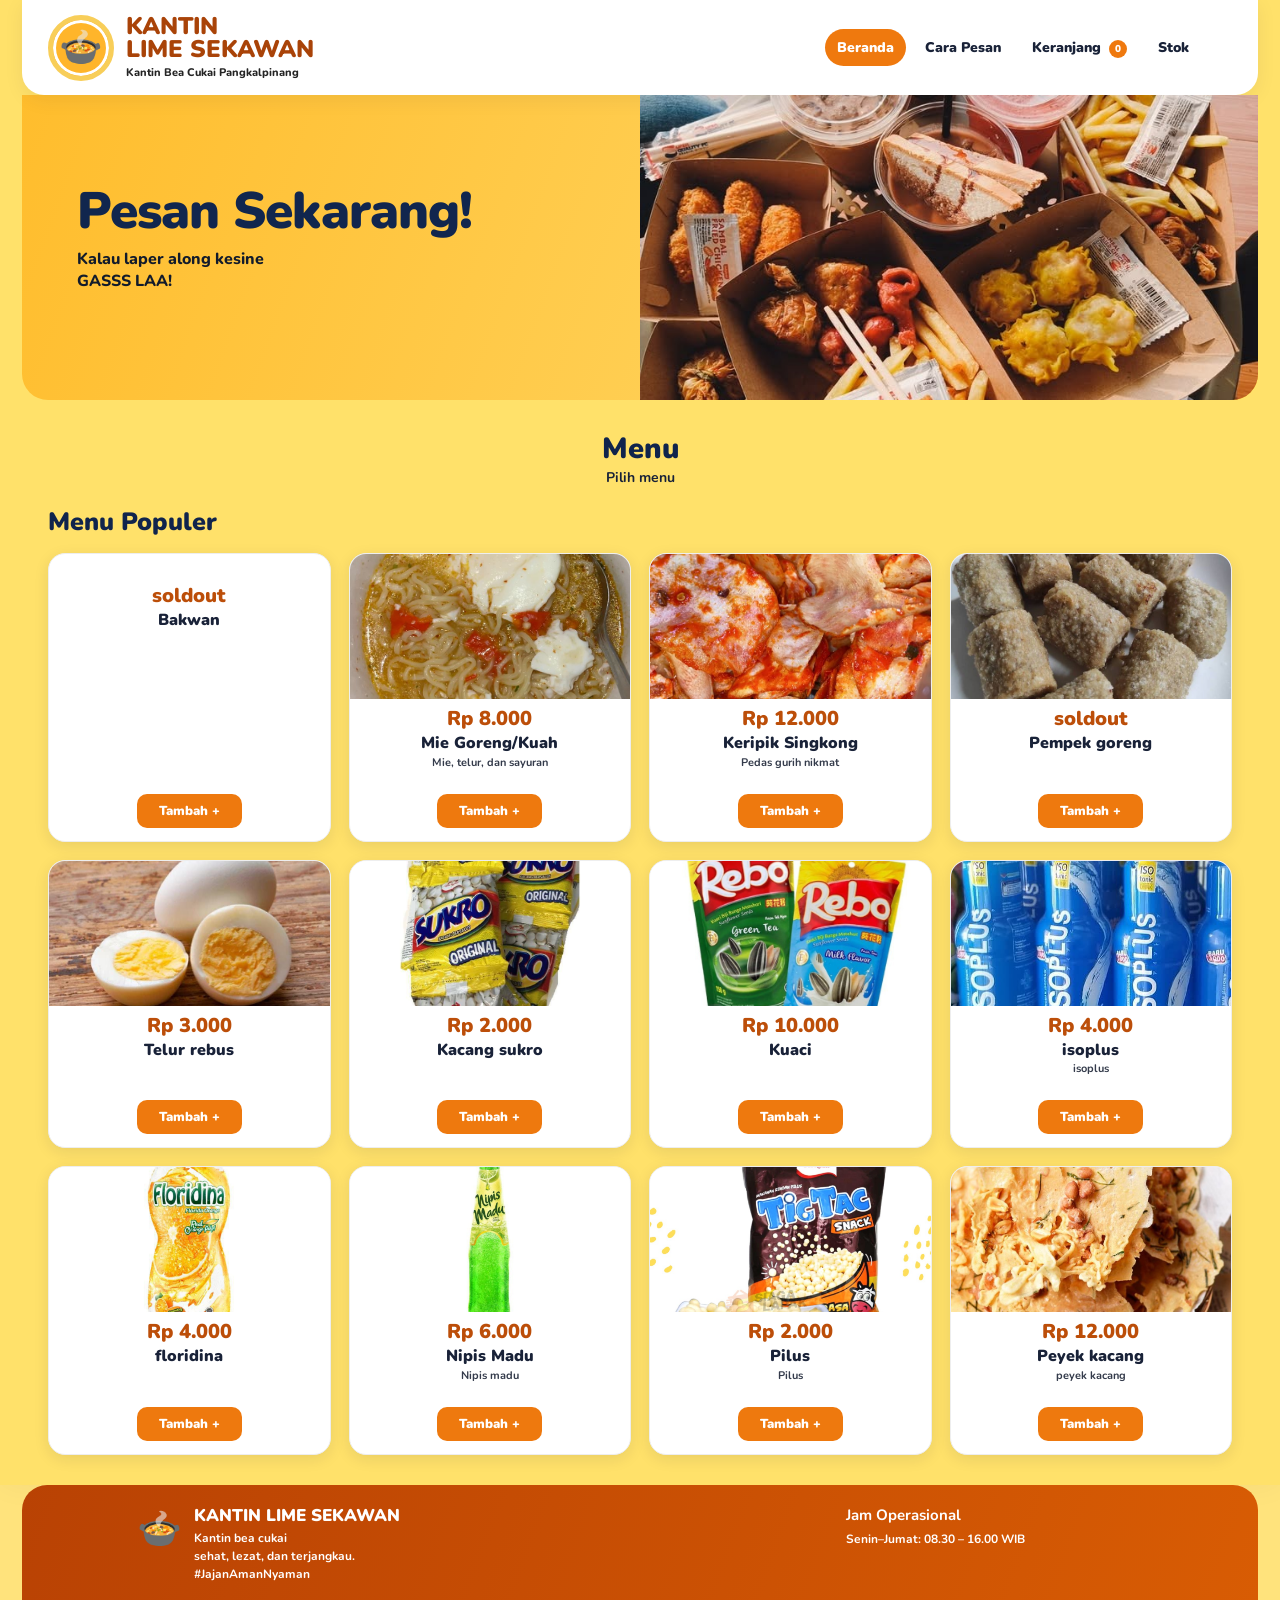
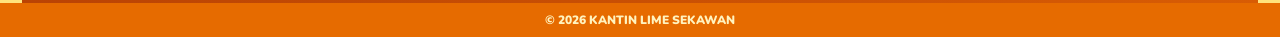
==== index.html @ b66ef0c9 "Update index.html" ====
<!DOCTYPE html><html lang="id"><head><meta charset="UTF-8"><meta name="viewport" content="width=device-width, initial-scale=1.0"><meta name="theme-color" content="#ef790e"><title>Beranda | Kantin Lime Sekawan</title><link rel="icon" type="image/svg+xml" href="data:image/svg+xml,%3Csvg xmlns='http://www.w3.org/2000/svg' viewBox='0 0 100 100'%3E%3Ctext y='.9em' font-size='90'%3E%F0%9F%8D%B2%3C/text%3E%3C/svg%3E"><link rel="stylesheet" href="style.css"></head><body><div class="page"><header class="topbar"><a class="brand" href="index.html"><div class="logo">🍲</div><div><h1>KANTIN<br>LIME SEKAWAN</h1><p>Kantin  Bea Cukai Pangkalpinang</p></div></a><nav class="nav" aria-label="Navigasi utama"><a href="index.html" class="active">Beranda</a><a href="cara-pesan.html">Cara Pesan</a><a href="keranjang.html">Keranjang <span class="cart-count" id="cartCount">0</span></a><a href="Stokbarang.html">Stok</a><a href=""></a></nav></header><section class="hero" id="beranda"><div class="hero-copy"><h2><br>Pesan Sekarang!</h2><p>Kalau laper along kesine<br>GASSS LAA!</p><div class=""></a></div><div class=""></div></div><div class="hero-photo"><img src="awalan.jpeg" alt="Aneka hidangan lezat"></div></section><main><div class="section-title"><h2> Menu</h2><p>Pilih menu </p></div><div class="menu-heading"><h2>Menu Populer</h2><a href="menu.html"> </a></div><div class="products"><article class="product" data-id="n" data-category="nasi" data-name="Bakwan" data-description="nasi, ayam kremes, sambal, lalapan"><div class=""><img src="" alt="" ></div><div class="product-body"><div class="price">soldout</div><h3>Bakwan</h3><div class="description"></div><div class="rating"></div><button class="add" type="button" data-id="Bakwan" data-name="Bakwan" data-price="2000">Tambah +</button></div></article><article class="product" data-id="mie-Goreng/Kuah" data-category="mie" data-name="mie goreng/Kuah " data-description="mie, telur, dan sayuran"><div class="food-img"><img src="mie.jpeg" alt="Mie Goreng/Kuah" ></div><div class="product-body"><div class="price">Rp 8.000</div><h3>Mie Goreng/Kuah</h3><div class="description">Mie, telur, dan sayuran</div><div class="rating"></div><button class="add" type="button" data-id="mie-goreng/Kuah" data-name="Mie Goreng/Kuah" data-price="8000">Tambah +</button></div></article><article class="product" data-id="Keripiksingkong" data-category="Keripik singkong" data-name="Keripik singkong" data-description="pedas guriih"><div class="food-img"><img src="keripik.jpeg" alt="Kripik Singkong" ></div><div class="product-body"><div class="price">Rp 12.000</div><h3>Keripik Singkong</h3><div class="description">Pedas gurih nikmat</div><div class="rating"></div><button class="add" type="button" data-id="Kripik" data-name="Keripik singkong" data-price="12000">Tambah +</button></div></article><article class="product" data-id="pempek" data-category="snack" data-name="Pempek" data-description=""><div class="food-img"><img src="Pempek.jpeg" alt="Pempek" ></div><div class="product-body"><div class="price">soldout</div><h3>Pempek goreng</h3><div class="description"></div><div class="rating"></div><button class="add" type="button" data-id="pempek" data-name="soldout" data-price="0">Tambah +</button></div></article><article class="product" data-id="telur rebus" data-category="telur rebus" data-name="telur rebus" data-description="telur rebus"><div class="food-img"><img src="telur rebus.jpeg" alt="telur rebus" ></div><div class="product-body"><div class="price">Rp 3.000</div><h3>Telur rebus</h3><div class="description"></div><div class="rating"></div><button class="add" type="button" data-id="telur rebus" data-name="Telur Rebus" data-price="3000">Tambah +</button></div></article><article class="product" data-id="kacang sukro" data-category="kacang sukro" data-name="kacang sukro" data-description="kacang sukro"><div class="food-img"><img src="kacang sukro.jpeg" alt="kacang sukro" ></div><div class="product-body"><div class="price">Rp 2.000</div><h3>Kacang sukro</h3><div class="description"></div><div class="rating"></div><button class="add" type="button" data-id="kacang sukro" data-name="kacang sukro" data-price="2000">Tambah +</button></div></article><article class="product" data-id="Kuaci" data-category="Kuaci" data-name="Kuaci" data-description="Kuaci"><div class="food-img"><img src="kuaci.jpeg" alt="kuaci" ></div><div class="product-body"><div class="price">Rp 10.000</div><h3>Kuaci</h3><div class="description"></div><div class="rating"></div><button class="add" type="button" data-id="Kuaci" data-name="Kuaci" data-price="10000">Tambah +</button></div></article><article class="product" data-id="isoplus" data-category="paket snack" data-name="isoplus" data-description="isoplus"><div class="food-img"><img src="isoplus.jpeg" alt="isoplus" ></div><div class="product-body"><div class="price">Rp 4.000</div><h3>isoplus</h3><div class="description">isoplus</div><div class="rating"></div><button class="add" type="button" data-id="isoplus" data-name="isoplus" data-price="4000">Tambah +</button></div></article><article class="product" data-id="floridina" data-category="paket snack" data-name="floridina" data-description="floridina"><div class="food-img"><img src="floridina.jpeg" alt="isoplus" ></div><div class="product-body"><div class="price">Rp 4.000</div><h3>floridina</h3><div class="description"></div><div class="rating"></div><button class="add" type="button" data-id="floridina" data-name="floridina" data-price="4000">Tambah +</button></div></article><article class="product"data-id="nipis"data-category="paket snack"data-name="nipis madu"data-description="nipis madu"><div class="food-img"><img src="nipismadu.jpeg" alt="Nipis Madu"></div><div class="product-body"><div class="price">Rp 6.000</div><h3>Nipis Madu</h3><div class="description">Nipis madu</div><div class="rating"></div><button class="add" type="button"data-id="nipis"data-name="nipis madu"data-price="6000">Tambah +</button></div></article><article class="product"data-id="pilus"data-category="paket snack"data-name="pilus"data-description="pilus"><div class="food-img"><img src="pilus.jpeg" alt="Pilus"></div><div class="product-body"><div class="price">Rp 2.000</div><h3>Pilus</h3><div class="description">Pilus</div><div class="rating"></div><button class="add" type="button"data-id="pilus"data-name="pilus"data-price="2000">Tambah +</button></div></article><article class="product"data-id="peyekkacang"data-category="paket snack"data-name="peyek kacang"data-description="peyek kacang"><div class="food-img"><img src="peyek kacang.jpg" alt="peyek kacang"></div><div class="product-body"><div class="price">Rp 12.000</div><h3>Peyek kacang</h3><div class="description">peyek kacang</div><div class="rating"></div><button class="add" type="button"data-id="pilus"data-name="peyek kacang"data-price="12000">Tambah +</button></div></article></div></article></div></main><footer class="footer" id="bantuan"><div class="footer-brand"><div class="footer-logo">🍲</div><div><h3>KANTIN LIME SEKAWAN</h3><p>Kantin bea cukai<br>sehat, lezat, dan terjangkau.<br>#JajanAmanNyaman</p></div></div><div><h4></h4><p><a href=""></a><br><a href=""></a><br><a href=""></a></p></div><div><h4>Jam Operasional</h4><p>Senin–Jumat: 08.30 – 16.00 WIB<br></p></div></footer><div class="copyright">© 2026 KANTIN LIME SEKAWAN </div><div class="toast" id="toast" role="status"></div><div class="mie-modal" id="mieModal" hidden><div class="mie-overlay" data-close-mie></div><div class="mie-dialog" role="dialog" aria-modal="true" aria-labelledby="mieTitle"><button type="button" class="mie-close" data-close-mie aria-label="Tutup">&times;</button><div class="mie-top"><div class="mie-food-pictures"><div class="mie-food-card"><img src="mie goreng.jpeg" alt="Mie Goreng"><span>Mie Goreng</span></div><div class="mie-food-card"><img src="mie.jpeg" alt="Mie Kuah"><span>Mie Kuah</span></div></div><div><h2 id="mieTitle">Mie Goreng/Kuah</h2><div class="mie-price">Rp 8.000</div><p>Pilih tambahan sesuai selera kamu!</p></div></div><section class="mie-section"><h3><span>1</span> Pilih jenis mi?</h3><div class="mie-options"><label class="mie-option"><input type="radio" name="jenisMie" value="Goreng" checked><span>🍜 Mie Goreng</span></label><label class="mie-option"><input type="radio" name="jenisMie" value="Kuah"><span>🍲 Mie Kuah</span></label><label class="mie-option"><input type="radio" name="jenisMie" value="Kuah"><span>🍜 Mie rendang </span></label></div></section><section class="mie-section"><h3><span>2</span> Pakai telur?</h3><div class="mie-options"><label class="mie-option"><input type="radio" name="telurMie" value="Tanpa telur" checked><span>Tanpa telur</span></label><label class="mie-option"><input type="radio" name="telurMie" value="Pakai telur"><span>🍳 Pakai telur</span></label></div></section><section class="mie-section"><h3><span>3</span> Pakai selada?</h3><div class="mie-options"><label class="mie-option"><input type="radio" name="seladaMie" value="Tanpa selada" checked><span>Tanpa sayur</span></label><label class="mie-option"><input type="radio" name="seladaMie" value="Pakai sayur"><span>🥬 Pakai sayur</span></label></div></section><section class="mie-section"><h3><span>4</span> Level cabe rawit 🌶️</h3><div class="mie-levels"><label><input type="radio" name="levelMie" value="1"><span>1</span></label><label><input type="radio" name="levelMie" value="2"><span>2</span></label><label><input type="radio" name="levelMie" value="3" checked><span>3</span></label><label><input type="radio" name="levelMie" value="4"><span>4</span></label><label><input type="radio" name="levelMie" value="5"><span>5</span></label></div></section><div class="mie-summary" id="mieSummary">🍜 Mie Goreng · Tanpa telur · Tanpa selada · Cabe level 3</div><button type="button" class="mie-submit" id="mieSubmit"> 🛒 Tambahkan ke Keranjang</button></div></div><script src="script.js"></script></div></body></html>
---- style.css ----
@import url('https://fonts.googleapis.com/css2?family=Nunito:wght@400;500;600;700;800;900&display=swap');
:root{--green:#08743d;--yellow:#f5b83e;--orange:#ef790e;--orange-dark:#bd4a05;--navy:#10244c;--cream:#fffdf7;--text:#192238;--muted:#6b7280;--border:#f0e2cd}
*{box-sizing:border-box}html{scroll-behavior:smooth}body{margin:0;background:#ffe37c;color:var(--text);font-family:Nunito,Arial,sans-serif}.page{max-width:1440px;min-height:100vh;margin:auto;background:#ffe16a;box-shadow:0 0 30px #17233b0b}a{color:inherit;text-decoration:none}button,input,textarea,select{font:inherit}button{cursor:pointer;border:0}.topbar{margin:0 22px;padding:12px 26px;min-height:95px;display:flex;align-items:center;justify-content:space-between;gap:20px;background:#fff;border-radius:0 0 22px 22px;box-shadow:0 5px 20px #16223a10;position:relative;z-index:2}.brand{display:flex;align-items:center;gap:12px;flex-shrink:0}.logo{width:66px;height:66px;border-radius:50%;background:#ffb52a;border:5px solid #f8ce59;display:grid;place-items:center;box-shadow:inset 0 0 0 3px #fff;font-size:35px}.brand h1{font-size:24px;line-height:.95;margin:0;color:#a94308;font-weight:1000}.brand p{margin:5px 0 0;font-size:11px;font-weight:800;color:#242424}.nav{display:flex;align-items:center;justify-content:flex-end;gap:7px;flex-wrap:wrap;font-size:14px;font-weight:900}.nav a{padding:9px 12px;border-radius:20px}.nav a.active,.nav a:hover{background:var(--orange);color:#fff}.nav .login{border:1.5px solid #df7b30;color:#b44a08}.cart-count{display:inline-grid;place-items:center;margin-left:4px;background:var(--orange);color:#fff;border-radius:50%;font-size:10px;width:18px;height:18px}.hero{margin:0 22px;min-height:305px;border-radius:0 0 26px 26px;overflow:hidden;display:grid;grid-template-columns:1fr 1fr;background:linear-gradient(110deg,#ffbd2d,#ffcf54 58%,#f7a31e);position:relative}.hero-copy{padding:38px 30px 25px 55px;position:relative;z-index:1}.hero-copy h2{font-size:clamp(36px,4vw,52px);line-height:1.02;letter-spacing:-1px;color:#11264e;margin:0 0 12px;font-weight:1000}.hero-copy p{font-size:16px;line-height:1.35;color:#121b2b;font-weight:800;margin:0 0 18px}.hero-buttons{display:flex;gap:12px;flex-wrap:wrap}.btn{padding:11px 20px;border-radius:12px;font-weight:1000;font-size:14px;display:inline-flex;align-items:center;gap:8px;transition:.2s}.btn:hover{transform:translateY(-2px)}.btn-orange{background:#f06e0a;color:#fff;box-shadow:0 4px 0 #d65a00}.btn-white{background:#fff;color:#c65a0a;border:1px solid #db7c2e}.promo{margin-top:15px;background:#fffdf6;border:1px solid #e6a343;border-radius:9px;padding:8px 12px;display:inline-block;font-size:11px;font-weight:900}.hero-photo{min-height:305px;position:relative;overflow:hidden;clip-path:ellipse(88% 100% at 70% 50%)}.hero-photo img{width:100%;height:100%;position:absolute;inset:0;object-fit:cover}main{padding:22px 48px 30px}.section-title{text-align:center;margin:10px 0 18px}.section-title h2{margin:0;color:var(--navy);font-size:29px;font-weight:1000;line-height:1.15}.section-title p{margin:3px 0 0;font-weight:700;font-size:14px}.page-intro{padding:30px 26px;margin:0 0 20px;border-radius:18px;background:linear-gradient(120deg,#ffe7a6,#fff7d8);text-align:center}.page-intro h2{margin:0;color:var(--navy);font-size:32px;font-weight:1000}.page-intro p{margin:6px 0 0;font-weight:700}.categories{display:flex;gap:12px;justify-content:center;margin:14px 0 25px;flex-wrap:wrap}.category{min-width:135px;background:#ffe5a1;border-radius:15px;padding:12px 16px;font-weight:1000;font-size:14px;transition:.2s;border:2px solid transparent}.category span{font-size:19px;margin-right:6px}.category:hover,.category.selected{background:var(--orange);color:#fff;transform:translateY(-2px)}.menu-heading{display:flex;align-items:center;justify-content:space-between;margin:10px 0 14px}.menu-heading h2{font-size:25px;color:var(--navy);margin:0;font-weight:1000}.menu-heading a{color:#c65a0a;font-weight:1000}.products{display:grid;grid-template-columns:repeat(4,minmax(0,1fr));gap:18px}.product{background:#fff;border-radius:17px;overflow:hidden;box-shadow:0 4px 15px #12203a18;border:1px solid #eee;transition:.25s;display:flex;flex-direction:column;min-width:0}.product:hover{transform:translateY(-4px);box-shadow:0 9px 22px #12203a20}.food-img{height:145px;background:#fff;display:flex;align-items:center;justify-content:center;overflow:hidden}.food-img img{width:100%;height:100%;object-fit:cover}.product-body{text-align:center;padding:8px 12px 13px;display:flex;flex-direction:column;flex:1}.price{font-size:20px;color:#bc4e09;font-weight:1000;line-height:1.15}.product h3{font-size:16px;margin:4px 0 2px;font-weight:1000;line-height:1.15}.description{font-size:11px;font-weight:700;color:#343b4b;min-height:29px}.rating{font-size:11px;font-weight:900;color:#444;margin:2px 0 8px}.rating span{color:#f4ae0a}.add{margin-top:auto;background:#ee790e;color:#fff;border-radius:10px;padding:8px 14px;font-size:13px;font-weight:1000;align-self:center;min-width:105px}.add:hover{background:#d85d00}.search-box{display:flex;gap:8px;max-width:680px;margin:18px auto 24px}.search-box input{flex:1;min-width:0;padding:13px 16px;border:1px solid #e7c995;border-radius:12px;outline:none;background:#fff}.search-box input:focus{border-color:var(--orange);box-shadow:0 0 0 3px #ef790e1c}.search-box button{background:var(--orange);color:#fff;border-radius:12px;padding:0 20px;font-weight:900}.results-note{text-align:center;font-size:13px;color:var(--muted);font-weight:800;margin:-10px 0 18px}.how-grid{display:grid;grid-template-columns:repeat(4,1fr);gap:16px}.step-card{border:1px solid #f0dec1;border-radius:16px;padding:21px;background:#fffaf0;position:relative}.step-number{font-size:12px;font-weight:1000;color:#b94a05;letter-spacing:2px}.step-emoji{font-size:32px;margin:8px 0}.step-card h3{margin:0 0 5px;color:var(--navy)}.step-card p{font-size:13px;line-height:1.5;margin:0;color:#535b68}.panel{max-width:700px;margin:0 auto;background:#fff;border:1px solid #f0dec1;box-shadow:0 7px 25px #26334a0d;border-radius:18px;padding:26px}.panel h2{margin:0 0 7px;color:var(--navy)}.panel-sub{color:var(--muted);font-size:13px;margin:0 0 20px}.form-group{display:flex;flex-direction:column;gap:6px;margin-bottom:15px}.form-group label{font-size:13px;font-weight:1000}.form-group input,.form-group textarea,.form-group select{padding:12px 13px;border:1px solid #e7d9c3;border-radius:10px;outline:none;background:#fff}.form-group input:focus,.form-group textarea:focus{border-color:var(--orange)}.form-group textarea{min-height:85px;resize:vertical}.form-actions{display:flex;gap:10px;flex-wrap:wrap}.full-btn{width:100%;justify-content:center}.notice{font-size:12px;color:#696f7a;line-height:1.5;background:#fff8e7;border-radius:10px;padding:11px 13px;margin-top:14px}.cart-list{display:flex;flex-direction:column;gap:12px}.cart-row{display:grid;grid-template-columns:1fr auto;gap:15px;align-items:center;border-bottom:1px solid #f0e8dc;padding:10px 0}.cart-row h3{font-size:15px;margin:0 0 4px}.cart-row p{font-size:12px;color:var(--muted);margin:0}.qty-controls{display:flex;align-items:center;gap:8px}.qty-controls button{background:#ffedc2;color:#9b4107;border-radius:8px;min-width:30px;height:30px;font-weight:1000}.qty-controls .remove-item{background:#ffeded;color:#aa2929;padding:0 9px}.cart-summary{border-top:2px dashed #ebd8b9;margin-top:20px;padding-top:18px;display:flex;align-items:center;justify-content:space-between;font-weight:1000}.cart-total{font-size:24px;color:#bc4e09}.empty-state{text-align:center;padding:35px 10px;color:#687080}.empty-state .emoji{font-size:46px}.footer{margin:0 22px;background:linear-gradient(110deg,#b94204,#d85c04);color:white;border-radius:25px 25px 0 0;padding:20px 9%;display:grid;grid-template-columns:1.2fr 1fr 1fr;gap:28px}.footer-brand{display:flex;gap:12px;align-items:flex-start}.footer-logo{font-size:36px}.footer h3{font-size:17px;line-height:1;margin:2px 0 5px;font-weight:1000}.footer p{margin:0;font-size:12px;line-height:1.5;font-weight:700}.footer h4{font-size:15px;margin:0 0 5px}.copyright{text-align:center;background:#e66b00;color:#fff3bf;font-size:12px;font-weight:900;padding:9px}.toast{position:fixed;bottom:20px;right:20px;max-width:90vw;background:#08743d;color:white;padding:13px 18px;border-radius:12px;box-shadow:0 8px 30px #0002;opacity:0;transform:translateY(12px);transition:.25s;z-index:20;pointer-events:none}.toast.show{opacity:1;transform:translateY(0)}.hide{display:none!important}
@media(max-width:1050px){.topbar{flex-wrap:wrap}.nav{justify-content:flex-start}.products{grid-template-columns:repeat(3,minmax(0,1fr))}.how-grid{grid-template-columns:repeat(2,1fr)}main{padding-left:28px;padding-right:28px}.hero-copy{padding-left:35px}}
@media(max-width:700px){.topbar{margin:0;padding:12px;border-radius:0;justify-content:center}.brand{width:100%;justify-content:center}.nav{justify-content:center;gap:3px;font-size:12px}.nav a{padding:7px 8px}.hero{margin:0;grid-template-columns:1fr;border-radius:0 0 18px 18px}.hero-copy{padding:28px 22px}.hero-photo{min-height:180px;clip-path:none;order:-1}.hero-copy h2{font-size:38px}.hero-copy p{font-size:14px}main{padding:17px 14px 24px}.products{grid-template-columns:repeat(2,minmax(0,1fr));gap:10px}.food-img{height:112px}.product-body{padding:8px 7px 10px}.price{font-size:17px}.product h3{font-size:14px}.description{font-size:10px;min-height:34px}.category{min-width:calc(50% - 8px);padding:10px 7px;font-size:12px}.how-grid{grid-template-columns:1fr}.footer{margin:10px 0 0;border-radius:20px 20px 0 0;grid-template-columns:1fr;gap:16px;padding:20px 24px}.page-intro h2{font-size:27px}.panel{padding:19px 15px}.cart-row{grid-template-columns:1fr}.qty-controls{justify-content:flex-start}.cart-summary{gap:8px;align-items:flex-start;flex-direction:column}}

.mie-modal[hidden] {
  display: none !important;
}

.mie-modal {
  position: fixed;
  inset: 0;
  z-index: 9999;
  display: grid;
  place-items: center;
  padding: 16px;
  font-family: inherit;
}

.mie-overlay {
  position: absolute;
  inset: 0;
  background: rgba(36, 25, 15, .65);
  backdrop-filter: blur(5px);
}

.mie-dialog {
  position: relative;
  z-index: 1;
  width: min(760px, 100%);
  max-height: 92vh;
  overflow-y: auto;
  padding: 28px;
  background: #fffaf3;
  color: #493526;
  border: 1px solid #f1e4d5;
  border-radius: 24px;
  box-shadow: 0 20px 70px #0003;
  animation: mieMasuk .22s ease-out;
}

@keyframes mieMasuk {
  from { opacity: 0; transform: translateY(12px) scale(.98); }
  to { opacity: 1; transform: translateY(0) scale(1); }
}

.mie-close {
  position: absolute;
  top: 12px;
  right: 16px;
  border: 0;
  background: transparent;
  color: #e87919;
  font-size: 32px;
  cursor: pointer;
}

.mie-top {
  display: grid;
  grid-template-columns: 1fr 1fr;
  align-items: center;
  gap: 22px;
  padding: 8px 0 22px;
}

.mie-food-pictures {
  display: grid;
  grid-template-columns: 1fr 1fr;
  gap: 10px;
}

.mie-food-card {
  overflow: hidden;
  border-radius: 16px;
  background: #f8e9d8;
  text-align: center;
  font-size: 13px;
  font-weight: 700;
}

.mie-food-card img {
  display: block;
  width: 100%;
  height: 100px;
  object-fit: cover;
}

.mie-food-card span {
  display: block;
  padding: 9px 3px;
}

.mie-top h2 {
  margin: 0 0 8px;
  font-size: clamp(20px, 3vw, 30px);
}

.mie-price {
  color: #e87919;
  font-size: 27px;
  font-weight: 800;
}

.mie-top p {
  color: #867668;
  font-size: 14px;
  line-height: 1.5;
}

.mie-section {
  padding: 18px 0;
  border-top: 1px solid #eee0d2;
}

.mie-section h3 {
  display: flex;
  align-items: center;
  gap: 12px;
  margin: 0 0 14px;
  font-size: 18px;
}

.mie-section h3 > span {
  display: grid;
  place-items: center;
  flex-shrink: 0;
  width: 34px;
  height: 34px;
  color: white;
  background: #ed801e;
  border-radius: 50%;
}

.mie-options {
  display: grid;
  grid-template-columns: 1fr 1fr;
  gap: 12px;
}

.mie-option {
  display: flex;
  align-items: center;
  min-height: 58px;
  gap: 10px;
  padding: 14px;
  border: 2px solid #eee3d7;
  border-radius: 16px;
  cursor: pointer;
  transition: .18s ease;
}

.mie-option:has(input:checked) {
  border-color: #ed801e;
  background: #fff0df;
}

.mie-option input,
.mie-levels input {
  accent-color: #ed801e;
}

.mie-option span {
  font-weight: 650;
}

.mie-levels {
  display: grid;
  grid-template-columns: repeat(5, 1fr);
  gap: 10px;
}

.mie-levels label {
  cursor: pointer;
}

.mie-levels input {
  position: absolute;
  opacity: 0;
}

.mie-levels label span {
  display: grid;
  place-items: center;
  min-height: 54px;
  border: 2px solid #eee3d7;
  border-radius: 15px;
  font-size: 18px;
  font-weight: 750;
}

.mie-levels input:checked + span {
  color: white;
  background: #ed801e;
  border-color: #ed801e;
}

.mie-option:focus-within,
.mie-levels input:focus-visible + span {
  outline: 2px solid #7c4a20;
  outline-offset: 3px;
}

.mie-summary {
  margin: 10px 0 16px;
  padding: 15px;
  border-radius: 15px;
  background: #fff0df;
  color: #774a26;
  font-size: 14px;
  line-height: 1.6;
}

.mie-submit {
  width: 100%;
  padding: 16px;
  border: 0;
  border-radius: 15px;
  background: linear-gradient(100deg, #ed801e, #e97512);
  color: white;
  font: inherit;
  font-weight: 750;
  cursor: pointer;
  transition: .2s;
}

.mie-submit:hover {
  filter: brightness(.95);
  transform: translateY(-1px);
}

@media (max-width: 560px) {
  .mie-dialog {
    padding: 20px 16px;
    border-radius: 20px;
  }

  .mie-top {
    grid-template-columns: 1fr;
    gap: 12px;
    padding-top: 22px;
  }

  .mie-food-card img {
    height: 90px;
  }

  .mie-section h3 {
    font-size: 16px;
  }

  .mie-option {
    padding: 11px 8px;
    font-size: 13px;
  }

  .mie-levels {
    gap: 6px;
  }
  
 }

/* NOTIFIKASI PESANAN DI TENGAH LAYAR */

.order-popup[hidden] {
    display: none !important;
}

.order-popup {
    position: fixed;
    inset: 0;
    z-index: 99999;
    display: flex;
    align-items: center;
    justify-content: center;
    padding: 20px;
    background: rgba(0, 0, 0, 0.65);
    backdrop-filter: blur(5px);
}

.order-popup-card {
    width: 100%;
    max-width: 380px;
    padding: 30px 24px;
    text-align: center;
    background: #ffffff;
    border-radius: 22px;
    box-shadow: 0 15px 50px rgba(0, 0, 0, 0.25);
    animation: popupMasuk 0.3s ease;
}

.order-popup-icon {
    display: flex;
    align-items: center;
    justify-content: center;
    width: 76px;
    height: 76px;
    margin: 0 auto 18px;
    border-radius: 50%;
    background: #dcfce7;
    color: #15803d;
    font-size: 45px;
    font-weight: bold;
}

.order-popup-card h2 {
    margin: 0 0 12px;
    color: #166534;
    font-size: 24px;
}

.order-popup-card p {
    margin: 0 0 24px;
    color: #555555;
    line-height: 1.6;
}

.order-popup-card button {
    width: 100%;
    padding: 13px 20px;
    border: none;
    border-radius: 12px;
    background: #ef790e;
    color: #ffffff;
    font-size: 16px;
    font-weight: bold;
    cursor: pointer;
}

.order-popup-card button:hover {
    background: #bd4a05;
}

@keyframes popupMasuk {
    from {
        opacity: 0;
        transform: translateY(15px) scale(0.95);
    }

    to {
        opacity: 1;
        transform: translateY(0) scale(1);
    }
}
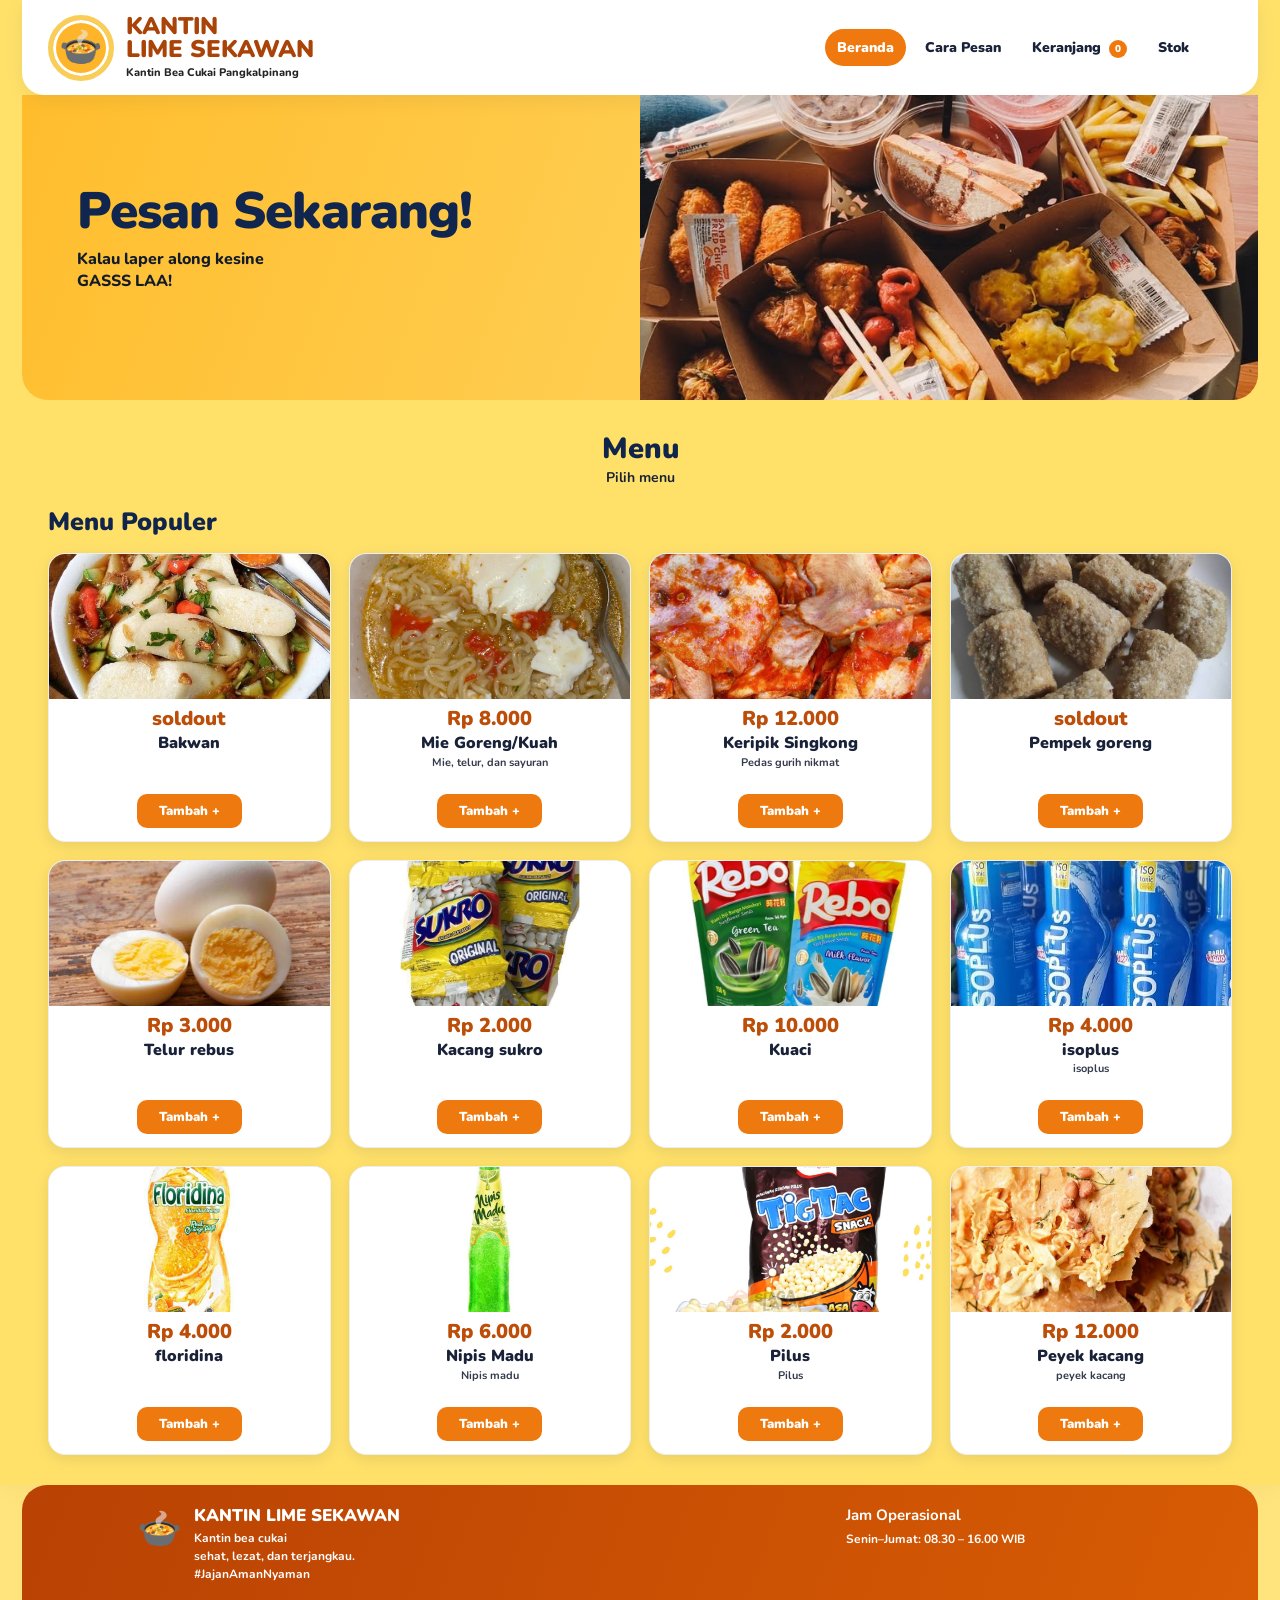
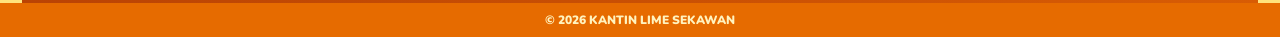
==== commit 28e83d5e: "Update index.html" ====
--- a/index.html
+++ b/index.html
@@ -1 +1 @@
-<!DOCTYPE html><html lang="id"><head><meta charset="UTF-8"><meta name="viewport" content="width=device-width, initial-scale=1.0"><meta name="theme-color" content="#ef790e"><title>Beranda | Kantin Lime Sekawan</title><link rel="icon" type="image/svg+xml" href="data:image/svg+xml,%3Csvg xmlns='http://www.w3.org/2000/svg' viewBox='0 0 100 100'%3E%3Ctext y='.9em' font-size='90'%3E%F0%9F%8D%B2%3C/text%3E%3C/svg%3E"><link rel="stylesheet" href="style.css"></head><body><div class="page"><header class="topbar"><a class="brand" href="index.html"><div class="logo">🍲</div><div><h1>KANTIN<br>LIME SEKAWAN</h1><p>Kantin  Bea Cukai Pangkalpinang</p></div></a><nav class="nav" aria-label="Navigasi utama"><a href="index.html" class="active">Beranda</a><a href="cara-pesan.html">Cara Pesan</a><a href="keranjang.html">Keranjang <span class="cart-count" id="cartCount">0</span></a><a href="Stokbarang.html">Stok</a><a href=""></a></nav></header><section class="hero" id="beranda"><div class="hero-copy"><h2><br>Pesan Sekarang!</h2><p>Kalau laper along kesine<br>GASSS LAA!</p><div class=""></a></div><div class=""></div></div><div class="hero-photo"><img src="awalan.jpeg" alt="Aneka hidangan lezat"></div></section><main><div class="section-title"><h2> Menu</h2><p>Pilih menu </p></div><div class="menu-heading"><h2>Menu Populer</h2><a href="menu.html"> </a></div><div class="products"><article class="product" data-id="n" data-category="nasi" data-name="Bakwan" data-description="nasi, ayam kremes, sambal, lalapan"><div class=""><img src="" alt="" ></div><div class="product-body"><div class="price">soldout</div><h3>Bakwan</h3><div class="description"></div><div class="rating"></div><button class="add" type="button" data-id="Bakwan" data-name="Bakwan" data-price="2000">Tambah +</button></div></article><article class="product" data-id="mie-Goreng/Kuah" data-category="mie" data-name="mie goreng/Kuah " data-description="mie, telur, dan sayuran"><div class="food-img"><img src="mie.jpeg" alt="Mie Goreng/Kuah" ></div><div class="product-body"><div class="price">Rp 8.000</div><h3>Mie Goreng/Kuah</h3><div class="description">Mie, telur, dan sayuran</div><div class="rating"></div><button class="add" type="button" data-id="mie-goreng/Kuah" data-name="Mie Goreng/Kuah" data-price="8000">Tambah +</button></div></article><article class="product" data-id="Keripiksingkong" data-category="Keripik singkong" data-name="Keripik singkong" data-description="pedas guriih"><div class="food-img"><img src="keripik.jpeg" alt="Kripik Singkong" ></div><div class="product-body"><div class="price">Rp 12.000</div><h3>Keripik Singkong</h3><div class="description">Pedas gurih nikmat</div><div class="rating"></div><button class="add" type="button" data-id="Kripik" data-name="Keripik singkong" data-price="12000">Tambah +</button></div></article><article class="product" data-id="pempek" data-category="snack" data-name="Pempek" data-description=""><div class="food-img"><img src="Pempek.jpeg" alt="Pempek" ></div><div class="product-body"><div class="price">soldout</div><h3>Pempek goreng</h3><div class="description"></div><div class="rating"></div><button class="add" type="button" data-id="pempek" data-name="soldout" data-price="0">Tambah +</button></div></article><article class="product" data-id="telur rebus" data-category="telur rebus" data-name="telur rebus" data-description="telur rebus"><div class="food-img"><img src="telur rebus.jpeg" alt="telur rebus" ></div><div class="product-body"><div class="price">Rp 3.000</div><h3>Telur rebus</h3><div class="description"></div><div class="rating"></div><button class="add" type="button" data-id="telur rebus" data-name="Telur Rebus" data-price="3000">Tambah +</button></div></article><article class="product" data-id="kacang sukro" data-category="kacang sukro" data-name="kacang sukro" data-description="kacang sukro"><div class="food-img"><img src="kacang sukro.jpeg" alt="kacang sukro" ></div><div class="product-body"><div class="price">Rp 2.000</div><h3>Kacang sukro</h3><div class="description"></div><div class="rating"></div><button class="add" type="button" data-id="kacang sukro" data-name="kacang sukro" data-price="2000">Tambah +</button></div></article><article class="product" data-id="Kuaci" data-category="Kuaci" data-name="Kuaci" data-description="Kuaci"><div class="food-img"><img src="kuaci.jpeg" alt="kuaci" ></div><div class="product-body"><div class="price">Rp 10.000</div><h3>Kuaci</h3><div class="description"></div><div class="rating"></div><button class="add" type="button" data-id="Kuaci" data-name="Kuaci" data-price="10000">Tambah +</button></div></article><article class="product" data-id="isoplus" data-category="paket snack" data-name="isoplus" data-description="isoplus"><div class="food-img"><img src="isoplus.jpeg" alt="isoplus" ></div><div class="product-body"><div class="price">Rp 4.000</div><h3>isoplus</h3><div class="description">isoplus</div><div class="rating"></div><button class="add" type="button" data-id="isoplus" data-name="isoplus" data-price="4000">Tambah +</button></div></article><article class="product" data-id="floridina" data-category="paket snack" data-name="floridina" data-description="floridina"><div class="food-img"><img src="floridina.jpeg" alt="isoplus" ></div><div class="product-body"><div class="price">Rp 4.000</div><h3>floridina</h3><div class="description"></div><div class="rating"></div><button class="add" type="button" data-id="floridina" data-name="floridina" data-price="4000">Tambah +</button></div></article><article class="product"data-id="nipis"data-category="paket snack"data-name="nipis madu"data-description="nipis madu"><div class="food-img"><img src="nipismadu.jpeg" alt="Nipis Madu"></div><div class="product-body"><div class="price">Rp 6.000</div><h3>Nipis Madu</h3><div class="description">Nipis madu</div><div class="rating"></div><button class="add" type="button"data-id="nipis"data-name="nipis madu"data-price="6000">Tambah +</button></div></article><article class="product"data-id="pilus"data-category="paket snack"data-name="pilus"data-description="pilus"><div class="food-img"><img src="pilus.jpeg" alt="Pilus"></div><div class="product-body"><div class="price">Rp 2.000</div><h3>Pilus</h3><div class="description">Pilus</div><div class="rating"></div><button class="add" type="button"data-id="pilus"data-name="pilus"data-price="2000">Tambah +</button></div></article><article class="product"data-id="peyekkacang"data-category="paket snack"data-name="peyek kacang"data-description="peyek kacang"><div class="food-img"><img src="peyek kacang.jpg" alt="peyek kacang"></div><div class="product-body"><div class="price">Rp 12.000</div><h3>Peyek kacang</h3><div class="description">peyek kacang</div><div class="rating"></div><button class="add" type="button"data-id="pilus"data-name="peyek kacang"data-price="12000">Tambah +</button></div></article></div></article></div></main><footer class="footer" id="bantuan"><div class="footer-brand"><div class="footer-logo">🍲</div><div><h3>KANTIN LIME SEKAWAN</h3><p>Kantin bea cukai<br>sehat, lezat, dan terjangkau.<br>#JajanAmanNyaman</p></div></div><div><h4></h4><p><a href=""></a><br><a href=""></a><br><a href=""></a></p></div><div><h4>Jam Operasional</h4><p>Senin–Jumat: 08.30 – 16.00 WIB<br></p></div></footer><div class="copyright">© 2026 KANTIN LIME SEKAWAN </div><div class="toast" id="toast" role="status"></div><div class="mie-modal" id="mieModal" hidden><div class="mie-overlay" data-close-mie></div><div class="mie-dialog" role="dialog" aria-modal="true" aria-labelledby="mieTitle"><button type="button" class="mie-close" data-close-mie aria-label="Tutup">&times;</button><div class="mie-top"><div class="mie-food-pictures"><div class="mie-food-card"><img src="mie goreng.jpeg" alt="Mie Goreng"><span>Mie Goreng</span></div><div class="mie-food-card"><img src="mie.jpeg" alt="Mie Kuah"><span>Mie Kuah</span></div></div><div><h2 id="mieTitle">Mie Goreng/Kuah</h2><div class="mie-price">Rp 8.000</div><p>Pilih tambahan sesuai selera kamu!</p></div></div><section class="mie-section"><h3><span>1</span> Pilih jenis mi?</h3><div class="mie-options"><label class="mie-option"><input type="radio" name="jenisMie" value="Goreng" checked><span>🍜 Mie Goreng</span></label><label class="mie-option"><input type="radio" name="jenisMie" value="Kuah"><span>🍲 Mie Kuah</span></label><label class="mie-option"><input type="radio" name="jenisMie" value="Kuah"><span>🍜 Mie rendang </span></label></div></section><section class="mie-section"><h3><span>2</span> Pakai telur?</h3><div class="mie-options"><label class="mie-option"><input type="radio" name="telurMie" value="Tanpa telur" checked><span>Tanpa telur</span></label><label class="mie-option"><input type="radio" name="telurMie" value="Pakai telur"><span>🍳 Pakai telur</span></label></div></section><section class="mie-section"><h3><span>3</span> Pakai selada?</h3><div class="mie-options"><label class="mie-option"><input type="radio" name="seladaMie" value="Tanpa selada" checked><span>Tanpa sayur</span></label><label class="mie-option"><input type="radio" name="seladaMie" value="Pakai sayur"><span>🥬 Pakai sayur</span></label></div></section><section class="mie-section"><h3><span>4</span> Level cabe rawit 🌶️</h3><div class="mie-levels"><label><input type="radio" name="levelMie" value="1"><span>1</span></label><label><input type="radio" name="levelMie" value="2"><span>2</span></label><label><input type="radio" name="levelMie" value="3" checked><span>3</span></label><label><input type="radio" name="levelMie" value="4"><span>4</span></label><label><input type="radio" name="levelMie" value="5"><span>5</span></label></div></section><div class="mie-summary" id="mieSummary">🍜 Mie Goreng · Tanpa telur · Tanpa selada · Cabe level 3</div><button type="button" class="mie-submit" id="mieSubmit"> 🛒 Tambahkan ke Keranjang</button></div></div><script src="script.js"></script></div></body></html>
+<!DOCTYPE html><html lang="id"><head><meta charset="UTF-8"><meta name="viewport" content="width=device-width, initial-scale=1.0"><meta name="theme-color" content="#ef790e"><title>Beranda | Kantin Lime Sekawan</title><link rel="icon" type="image/svg+xml" href="data:image/svg+xml,%3Csvg xmlns='http://www.w3.org/2000/svg' viewBox='0 0 100 100'%3E%3Ctext y='.9em' font-size='90'%3E%F0%9F%8D%B2%3C/text%3E%3C/svg%3E"><link rel="stylesheet" href="style.css"></head><body><div class="page"><header class="topbar"><a class="brand" href="index.html"><div class="logo">🍲</div><div><h1>KANTIN<br>LIME SEKAWAN</h1><p>Kantin  Bea Cukai Pangkalpinang</p></div></a><nav class="nav" aria-label="Navigasi utama"><a href="index.html" class="active">Beranda</a><a href="cara-pesan.html">Cara Pesan</a><a href="keranjang.html">Keranjang <span class="cart-count" id="cartCount">0</span></a><a href="Stokbarang.html">Stok</a><a href=""></a></nav></header><section class="hero" id="beranda"><div class="hero-copy"><h2><br>Pesan Sekarang!</h2><p>Kalau laper along kesine<br>GASSS LAA!</p><div class=""></a></div><div class=""></div></div><div class="hero-photo"><img src="awalan.jpeg" alt="Aneka hidangan lezat"></div></section><main><div class="section-title"><h2> Menu</h2><p>Pilih menu </p></div><div class="menu-heading"><h2>Menu Populer</h2><a href="menu.html"> </a></div><div class="products"><article class="product" data-id="n" data-category="nasi" data-name="Bakwan" data-description="nasi, ayam kremes, sambal, lalapan"><div class="food-img"><img src="bakwan.jpeg" alt="" ></div><div class="product-body"><div class="price">soldout</div><h3>Bakwan</h3><div class="description"></div><div class="rating"></div><button class="add" type="button" data-id="Bakwan" data-name="Bakwan" data-price="2000">Tambah +</button></div></article><article class="product" data-id="mie-Goreng/Kuah" data-category="mie" data-name="mie goreng/Kuah " data-description="mie, telur, dan sayuran"><div class="food-img"><img src="mie.jpeg" alt="Mie Goreng/Kuah" ></div><div class="product-body"><div class="price">Rp 8.000</div><h3>Mie Goreng/Kuah</h3><div class="description">Mie, telur, dan sayuran</div><div class="rating"></div><button class="add" type="button" data-id="mie-goreng/Kuah" data-name="Mie Goreng/Kuah" data-price="8000">Tambah +</button></div></article><article class="product" data-id="Keripiksingkong" data-category="Keripik singkong" data-name="Keripik singkong" data-description="pedas guriih"><div class="food-img"><img src="keripik.jpeg" alt="Kripik Singkong" ></div><div class="product-body"><div class="price">Rp 12.000</div><h3>Keripik Singkong</h3><div class="description">Pedas gurih nikmat</div><div class="rating"></div><button class="add" type="button" data-id="Kripik" data-name="Keripik singkong" data-price="12000">Tambah +</button></div></article><article class="product" data-id="pempek" data-category="snack" data-name="Pempek" data-description=""><div class="food-img"><img src="Pempek.jpeg" alt="Pempek" ></div><div class="product-body"><div class="price">soldout</div><h3>Pempek goreng</h3><div class="description"></div><div class="rating"></div><button class="add" type="button" data-id="pempek" data-name="soldout" data-price="0">Tambah +</button></div></article><article class="product" data-id="telur rebus" data-category="telur rebus" data-name="telur rebus" data-description="telur rebus"><div class="food-img"><img src="telur rebus.jpeg" alt="telur rebus" ></div><div class="product-body"><div class="price">Rp 3.000</div><h3>Telur rebus</h3><div class="description"></div><div class="rating"></div><button class="add" type="button" data-id="telur rebus" data-name="Telur Rebus" data-price="3000">Tambah +</button></div></article><article class="product" data-id="kacang sukro" data-category="kacang sukro" data-name="kacang sukro" data-description="kacang sukro"><div class="food-img"><img src="kacang sukro.jpeg" alt="kacang sukro" ></div><div class="product-body"><div class="price">Rp 2.000</div><h3>Kacang sukro</h3><div class="description"></div><div class="rating"></div><button class="add" type="button" data-id="kacang sukro" data-name="kacang sukro" data-price="2000">Tambah +</button></div></article><article class="product" data-id="Kuaci" data-category="Kuaci" data-name="Kuaci" data-description="Kuaci"><div class="food-img"><img src="kuaci.jpeg" alt="kuaci" ></div><div class="product-body"><div class="price">Rp 10.000</div><h3>Kuaci</h3><div class="description"></div><div class="rating"></div><button class="add" type="button" data-id="Kuaci" data-name="Kuaci" data-price="10000">Tambah +</button></div></article><article class="product" data-id="isoplus" data-category="paket snack" data-name="isoplus" data-description="isoplus"><div class="food-img"><img src="isoplus.jpeg" alt="isoplus" ></div><div class="product-body"><div class="price">Rp 4.000</div><h3>isoplus</h3><div class="description">isoplus</div><div class="rating"></div><button class="add" type="button" data-id="isoplus" data-name="isoplus" data-price="4000">Tambah +</button></div></article><article class="product" data-id="floridina" data-category="paket snack" data-name="floridina" data-description="floridina"><div class="food-img"><img src="floridina.jpeg" alt="isoplus" ></div><div class="product-body"><div class="price">Rp 4.000</div><h3>floridina</h3><div class="description"></div><div class="rating"></div><button class="add" type="button" data-id="floridina" data-name="floridina" data-price="4000">Tambah +</button></div></article><article class="product"data-id="nipis"data-category="paket snack"data-name="nipis madu"data-description="nipis madu"><div class="food-img"><img src="nipismadu.jpeg" alt="Nipis Madu"></div><div class="product-body"><div class="price">Rp 6.000</div><h3>Nipis Madu</h3><div class="description">Nipis madu</div><div class="rating"></div><button class="add" type="button"data-id="nipis"data-name="nipis madu"data-price="6000">Tambah +</button></div></article><article class="product"data-id="pilus"data-category="paket snack"data-name="pilus"data-description="pilus"><div class="food-img"><img src="pilus.jpeg" alt="Pilus"></div><div class="product-body"><div class="price">Rp 2.000</div><h3>Pilus</h3><div class="description">Pilus</div><div class="rating"></div><button class="add" type="button"data-id="pilus"data-name="pilus"data-price="2000">Tambah +</button></div></article><article class="product"data-id="peyekkacang"data-category="paket snack"data-name="peyek kacang"data-description="peyek kacang"><div class="food-img"><img src="peyek kacang.jpg" alt="peyek kacang"></div><div class="product-body"><div class="price">Rp 12.000</div><h3>Peyek kacang</h3><div class="description">peyek kacang</div><div class="rating"></div><button class="add" type="button"data-id="pilus"data-name="peyek kacang"data-price="12000">Tambah +</button></div></article></div></article></div></main><footer class="footer" id="bantuan"><div class="footer-brand"><div class="footer-logo">🍲</div><div><h3>KANTIN LIME SEKAWAN</h3><p>Kantin bea cukai<br>sehat, lezat, dan terjangkau.<br>#JajanAmanNyaman</p></div></div><div><h4></h4><p><a href=""></a><br><a href=""></a><br><a href=""></a></p></div><div><h4>Jam Operasional</h4><p>Senin–Jumat: 08.30 – 16.00 WIB<br></p></div></footer><div class="copyright">© 2026 KANTIN LIME SEKAWAN </div><div class="toast" id="toast" role="status"></div><div class="mie-modal" id="mieModal" hidden><div class="mie-overlay" data-close-mie></div><div class="mie-dialog" role="dialog" aria-modal="true" aria-labelledby="mieTitle"><button type="button" class="mie-close" data-close-mie aria-label="Tutup">&times;</button><div class="mie-top"><div class="mie-food-pictures"><div class="mie-food-card"><img src="mie goreng.jpeg" alt="Mie Goreng"><span>Mie Goreng</span></div><div class="mie-food-card"><img src="mie.jpeg" alt="Mie Kuah"><span>Mie Kuah</span></div></div><div><h2 id="mieTitle">Mie Goreng/Kuah</h2><div class="mie-price">Rp 8.000</div><p>Pilih tambahan sesuai selera kamu!</p></div></div><section class="mie-section"><h3><span>1</span> Pilih jenis mi?</h3><div class="mie-options"><label class="mie-option"><input type="radio" name="jenisMie" value="Goreng" checked><span>🍜 Mie Goreng</span></label><label class="mie-option"><input type="radio" name="jenisMie" value="Kuah"><span>🍲 Mie Kuah</span></label><label class="mie-option"><input type="radio" name="jenisMie" value="Kuah"><span>🍜 Mie rendang </span></label></div></section><section class="mie-section"><h3><span>2</span> Pakai telur?</h3><div class="mie-options"><label class="mie-option"><input type="radio" name="telurMie" value="Tanpa telur" checked><span>Tanpa telur</span></label><label class="mie-option"><input type="radio" name="telurMie" value="Pakai telur"><span>🍳 Pakai telur</span></label></div></section><section class="mie-section"><h3><span>3</span> Pakai selada?</h3><div class="mie-options"><label class="mie-option"><input type="radio" name="seladaMie" value="Tanpa selada" checked><span>Tanpa sayur</span></label><label class="mie-option"><input type="radio" name="seladaMie" value="Pakai sayur"><span>🥬 Pakai sayur</span></label></div></section><section class="mie-section"><h3><span>4</span> Level cabe rawit 🌶️</h3><div class="mie-levels"><label><input type="radio" name="levelMie" value="1"><span>1</span></label><label><input type="radio" name="levelMie" value="2"><span>2</span></label><label><input type="radio" name="levelMie" value="3" checked><span>3</span></label><label><input type="radio" name="levelMie" value="4"><span>4</span></label><label><input type="radio" name="levelMie" value="5"><span>5</span></label></div></section><div class="mie-summary" id="mieSummary">🍜 Mie Goreng · Tanpa telur · Tanpa selada · Cabe level 3</div><button type="button" class="mie-submit" id="mieSubmit"> 🛒 Tambahkan ke Keranjang</button></div></div><script src="script.js"></script></div></body></html>
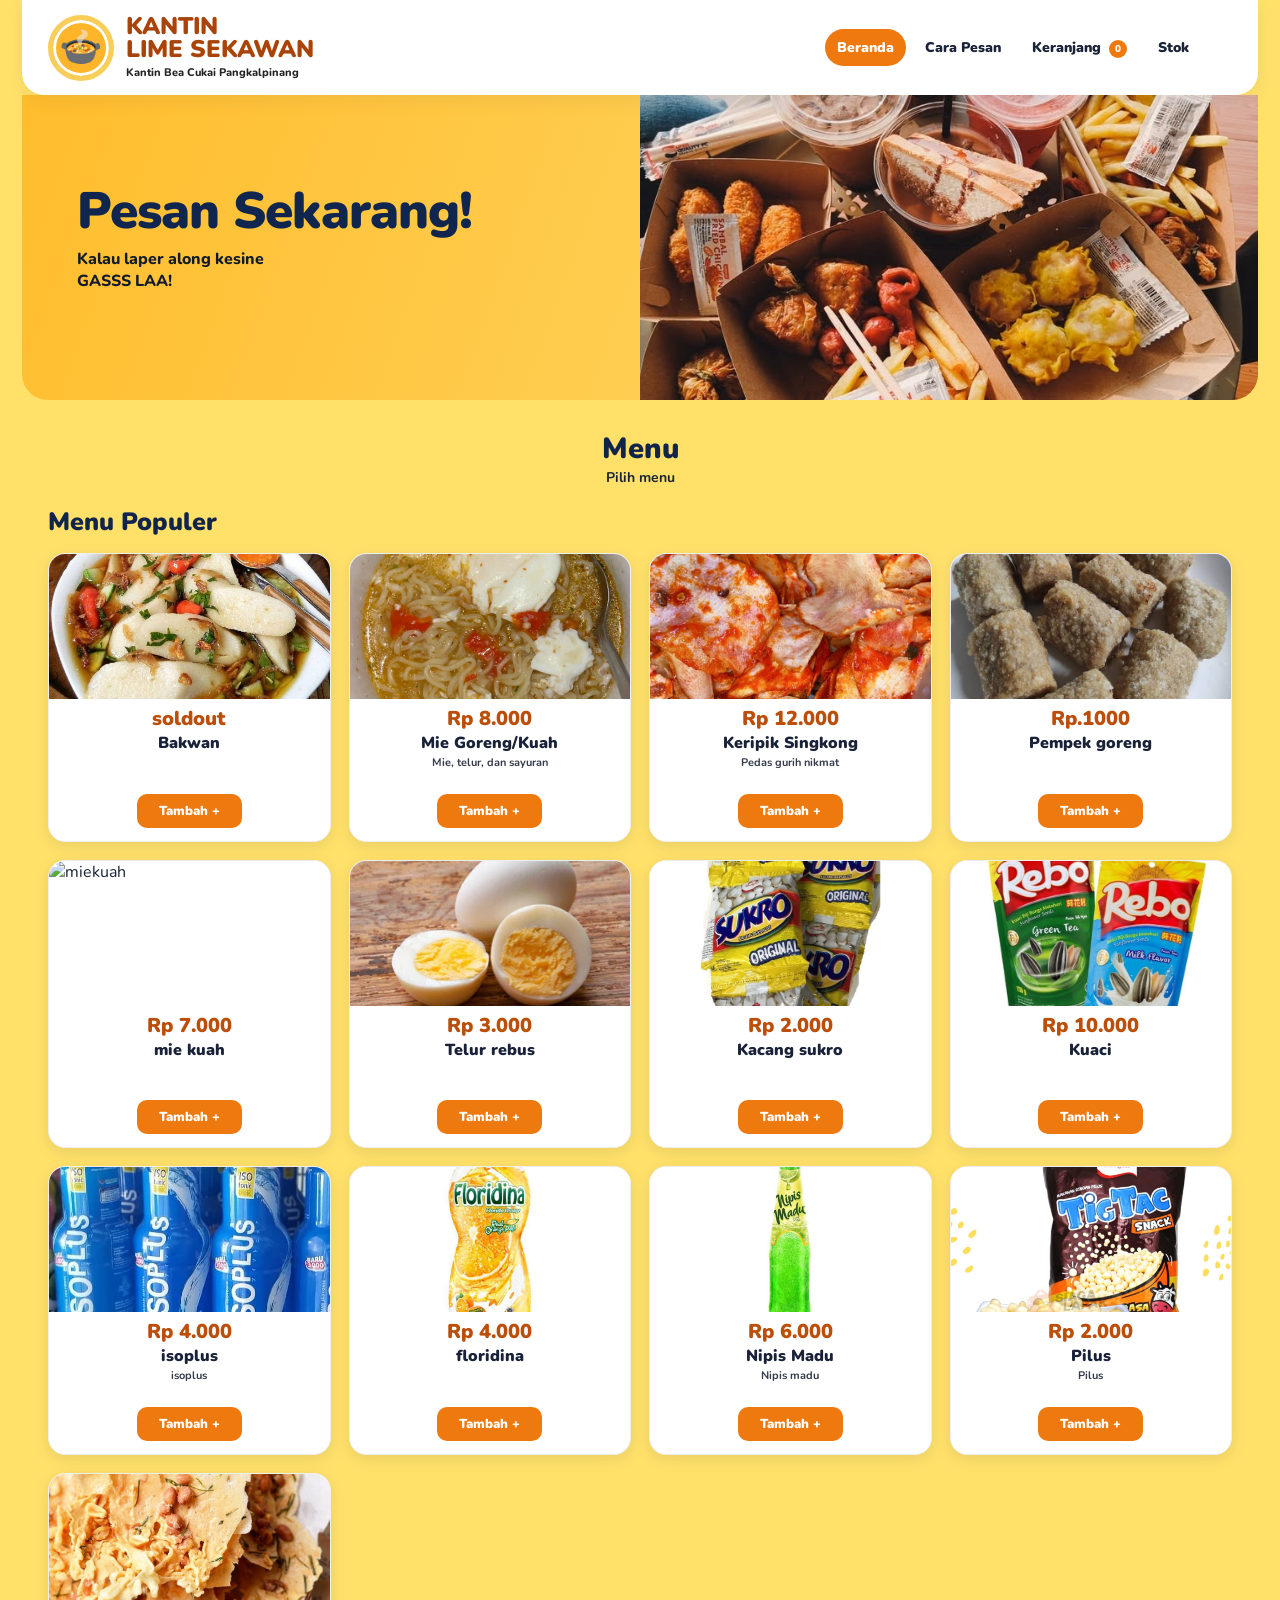
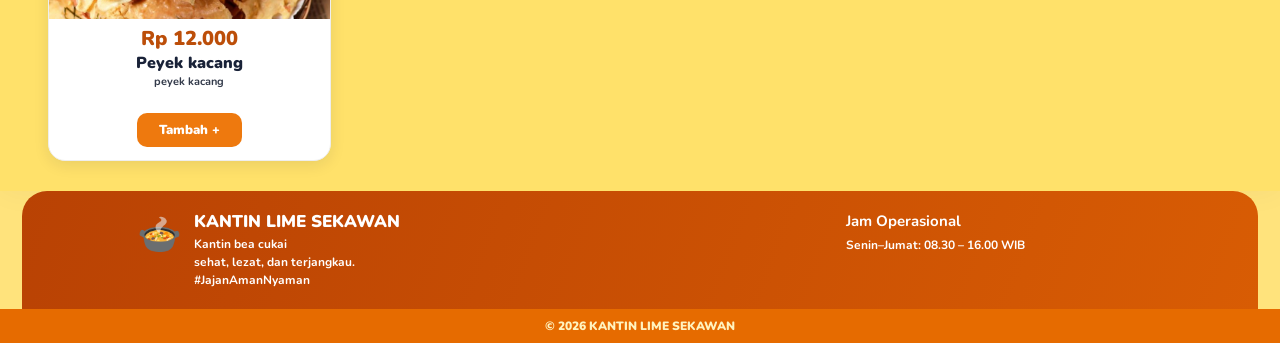
==== commit 52de8c78: "Update index.html" ====
--- a/index.html
+++ b/index.html
@@ -1 +1 @@
-<!DOCTYPE html><html lang="id"><head><meta charset="UTF-8"><meta name="viewport" content="width=device-width, initial-scale=1.0"><meta name="theme-color" content="#ef790e"><title>Beranda | Kantin Lime Sekawan</title><link rel="icon" type="image/svg+xml" href="data:image/svg+xml,%3Csvg xmlns='http://www.w3.org/2000/svg' viewBox='0 0 100 100'%3E%3Ctext y='.9em' font-size='90'%3E%F0%9F%8D%B2%3C/text%3E%3C/svg%3E"><link rel="stylesheet" href="style.css"></head><body><div class="page"><header class="topbar"><a class="brand" href="index.html"><div class="logo">🍲</div><div><h1>KANTIN<br>LIME SEKAWAN</h1><p>Kantin  Bea Cukai Pangkalpinang</p></div></a><nav class="nav" aria-label="Navigasi utama"><a href="index.html" class="active">Beranda</a><a href="cara-pesan.html">Cara Pesan</a><a href="keranjang.html">Keranjang <span class="cart-count" id="cartCount">0</span></a><a href="Stokbarang.html">Stok</a><a href=""></a></nav></header><section class="hero" id="beranda"><div class="hero-copy"><h2><br>Pesan Sekarang!</h2><p>Kalau laper along kesine<br>GASSS LAA!</p><div class=""></a></div><div class=""></div></div><div class="hero-photo"><img src="awalan.jpeg" alt="Aneka hidangan lezat"></div></section><main><div class="section-title"><h2> Menu</h2><p>Pilih menu </p></div><div class="menu-heading"><h2>Menu Populer</h2><a href="menu.html"> </a></div><div class="products"><article class="product" data-id="n" data-category="nasi" data-name="Bakwan" data-description="nasi, ayam kremes, sambal, lalapan"><div class="food-img"><img src="bakwan.jpeg" alt="" ></div><div class="product-body"><div class="price">soldout</div><h3>Bakwan</h3><div class="description"></div><div class="rating"></div><button class="add" type="button" data-id="Bakwan" data-name="Bakwan" data-price="2000">Tambah +</button></div></article><article class="product" data-id="mie-Goreng/Kuah" data-category="mie" data-name="mie goreng/Kuah " data-description="mie, telur, dan sayuran"><div class="food-img"><img src="mie.jpeg" alt="Mie Goreng/Kuah" ></div><div class="product-body"><div class="price">Rp 8.000</div><h3>Mie Goreng/Kuah</h3><div class="description">Mie, telur, dan sayuran</div><div class="rating"></div><button class="add" type="button" data-id="mie-goreng/Kuah" data-name="Mie Goreng/Kuah" data-price="8000">Tambah +</button></div></article><article class="product" data-id="Keripiksingkong" data-category="Keripik singkong" data-name="Keripik singkong" data-description="pedas guriih"><div class="food-img"><img src="keripik.jpeg" alt="Kripik Singkong" ></div><div class="product-body"><div class="price">Rp 12.000</div><h3>Keripik Singkong</h3><div class="description">Pedas gurih nikmat</div><div class="rating"></div><button class="add" type="button" data-id="Kripik" data-name="Keripik singkong" data-price="12000">Tambah +</button></div></article><article class="product" data-id="pempek" data-category="snack" data-name="Pempek" data-description=""><div class="food-img"><img src="Pempek.jpeg" alt="Pempek" ></div><div class="product-body"><div class="price">soldout</div><h3>Pempek goreng</h3><div class="description"></div><div class="rating"></div><button class="add" type="button" data-id="pempek" data-name="soldout" data-price="0">Tambah +</button></div></article><article class="product" data-id="telur rebus" data-category="telur rebus" data-name="telur rebus" data-description="telur rebus"><div class="food-img"><img src="telur rebus.jpeg" alt="telur rebus" ></div><div class="product-body"><div class="price">Rp 3.000</div><h3>Telur rebus</h3><div class="description"></div><div class="rating"></div><button class="add" type="button" data-id="telur rebus" data-name="Telur Rebus" data-price="3000">Tambah +</button></div></article><article class="product" data-id="kacang sukro" data-category="kacang sukro" data-name="kacang sukro" data-description="kacang sukro"><div class="food-img"><img src="kacang sukro.jpeg" alt="kacang sukro" ></div><div class="product-body"><div class="price">Rp 2.000</div><h3>Kacang sukro</h3><div class="description"></div><div class="rating"></div><button class="add" type="button" data-id="kacang sukro" data-name="kacang sukro" data-price="2000">Tambah +</button></div></article><article class="product" data-id="Kuaci" data-category="Kuaci" data-name="Kuaci" data-description="Kuaci"><div class="food-img"><img src="kuaci.jpeg" alt="kuaci" ></div><div class="product-body"><div class="price">Rp 10.000</div><h3>Kuaci</h3><div class="description"></div><div class="rating"></div><button class="add" type="button" data-id="Kuaci" data-name="Kuaci" data-price="10000">Tambah +</button></div></article><article class="product" data-id="isoplus" data-category="paket snack" data-name="isoplus" data-description="isoplus"><div class="food-img"><img src="isoplus.jpeg" alt="isoplus" ></div><div class="product-body"><div class="price">Rp 4.000</div><h3>isoplus</h3><div class="description">isoplus</div><div class="rating"></div><button class="add" type="button" data-id="isoplus" data-name="isoplus" data-price="4000">Tambah +</button></div></article><article class="product" data-id="floridina" data-category="paket snack" data-name="floridina" data-description="floridina"><div class="food-img"><img src="floridina.jpeg" alt="isoplus" ></div><div class="product-body"><div class="price">Rp 4.000</div><h3>floridina</h3><div class="description"></div><div class="rating"></div><button class="add" type="button" data-id="floridina" data-name="floridina" data-price="4000">Tambah +</button></div></article><article class="product"data-id="nipis"data-category="paket snack"data-name="nipis madu"data-description="nipis madu"><div class="food-img"><img src="nipismadu.jpeg" alt="Nipis Madu"></div><div class="product-body"><div class="price">Rp 6.000</div><h3>Nipis Madu</h3><div class="description">Nipis madu</div><div class="rating"></div><button class="add" type="button"data-id="nipis"data-name="nipis madu"data-price="6000">Tambah +</button></div></article><article class="product"data-id="pilus"data-category="paket snack"data-name="pilus"data-description="pilus"><div class="food-img"><img src="pilus.jpeg" alt="Pilus"></div><div class="product-body"><div class="price">Rp 2.000</div><h3>Pilus</h3><div class="description">Pilus</div><div class="rating"></div><button class="add" type="button"data-id="pilus"data-name="pilus"data-price="2000">Tambah +</button></div></article><article class="product"data-id="peyekkacang"data-category="paket snack"data-name="peyek kacang"data-description="peyek kacang"><div class="food-img"><img src="peyek kacang.jpg" alt="peyek kacang"></div><div class="product-body"><div class="price">Rp 12.000</div><h3>Peyek kacang</h3><div class="description">peyek kacang</div><div class="rating"></div><button class="add" type="button"data-id="pilus"data-name="peyek kacang"data-price="12000">Tambah +</button></div></article></div></article></div></main><footer class="footer" id="bantuan"><div class="footer-brand"><div class="footer-logo">🍲</div><div><h3>KANTIN LIME SEKAWAN</h3><p>Kantin bea cukai<br>sehat, lezat, dan terjangkau.<br>#JajanAmanNyaman</p></div></div><div><h4></h4><p><a href=""></a><br><a href=""></a><br><a href=""></a></p></div><div><h4>Jam Operasional</h4><p>Senin–Jumat: 08.30 – 16.00 WIB<br></p></div></footer><div class="copyright">© 2026 KANTIN LIME SEKAWAN </div><div class="toast" id="toast" role="status"></div><div class="mie-modal" id="mieModal" hidden><div class="mie-overlay" data-close-mie></div><div class="mie-dialog" role="dialog" aria-modal="true" aria-labelledby="mieTitle"><button type="button" class="mie-close" data-close-mie aria-label="Tutup">&times;</button><div class="mie-top"><div class="mie-food-pictures"><div class="mie-food-card"><img src="mie goreng.jpeg" alt="Mie Goreng"><span>Mie Goreng</span></div><div class="mie-food-card"><img src="mie.jpeg" alt="Mie Kuah"><span>Mie Kuah</span></div></div><div><h2 id="mieTitle">Mie Goreng/Kuah</h2><div class="mie-price">Rp 8.000</div><p>Pilih tambahan sesuai selera kamu!</p></div></div><section class="mie-section"><h3><span>1</span> Pilih jenis mi?</h3><div class="mie-options"><label class="mie-option"><input type="radio" name="jenisMie" value="Goreng" checked><span>🍜 Mie Goreng</span></label><label class="mie-option"><input type="radio" name="jenisMie" value="Kuah"><span>🍲 Mie Kuah</span></label><label class="mie-option"><input type="radio" name="jenisMie" value="Kuah"><span>🍜 Mie rendang </span></label></div></section><section class="mie-section"><h3><span>2</span> Pakai telur?</h3><div class="mie-options"><label class="mie-option"><input type="radio" name="telurMie" value="Tanpa telur" checked><span>Tanpa telur</span></label><label class="mie-option"><input type="radio" name="telurMie" value="Pakai telur"><span>🍳 Pakai telur</span></label></div></section><section class="mie-section"><h3><span>3</span> Pakai selada?</h3><div class="mie-options"><label class="mie-option"><input type="radio" name="seladaMie" value="Tanpa selada" checked><span>Tanpa sayur</span></label><label class="mie-option"><input type="radio" name="seladaMie" value="Pakai sayur"><span>🥬 Pakai sayur</span></label></div></section><section class="mie-section"><h3><span>4</span> Level cabe rawit 🌶️</h3><div class="mie-levels"><label><input type="radio" name="levelMie" value="1"><span>1</span></label><label><input type="radio" name="levelMie" value="2"><span>2</span></label><label><input type="radio" name="levelMie" value="3" checked><span>3</span></label><label><input type="radio" name="levelMie" value="4"><span>4</span></label><label><input type="radio" name="levelMie" value="5"><span>5</span></label></div></section><div class="mie-summary" id="mieSummary">🍜 Mie Goreng · Tanpa telur · Tanpa selada · Cabe level 3</div><button type="button" class="mie-submit" id="mieSubmit"> 🛒 Tambahkan ke Keranjang</button></div></div><script src="script.js"></script></div></body></html>
+<!DOCTYPE html><html lang="id"><head><meta charset="UTF-8"><meta name="viewport" content="width=device-width, initial-scale=1.0"><meta name="theme-color" content="#ef790e"><title>Beranda | Kantin Lime Sekawan</title><link rel="icon" type="image/svg+xml" href="data:image/svg+xml,%3Csvg xmlns='http://www.w3.org/2000/svg' viewBox='0 0 100 100'%3E%3Ctext y='.9em' font-size='90'%3E%F0%9F%8D%B2%3C/text%3E%3C/svg%3E"><link rel="stylesheet" href="style.css"></head><body><div class="page"><header class="topbar"><a class="brand" href="index.html"><div class="logo">🍲</div><div><h1>KANTIN<br>LIME SEKAWAN</h1><p>Kantin  Bea Cukai Pangkalpinang</p></div></a><nav class="nav" aria-label="Navigasi utama"><a href="index.html" class="active">Beranda</a><a href="cara-pesan.html">Cara Pesan</a><a href="keranjang.html">Keranjang <span class="cart-count" id="cartCount">0</span></a><a href="Stokbarang.html">Stok</a><a href=""></a></nav></header><section class="hero" id="beranda"><div class="hero-copy"><h2><br>Pesan Sekarang!</h2><p>Kalau laper along kesine<br>GASSS LAA!</p><div class=""></a></div><div class=""></div></div><div class="hero-photo"><img src="awalan.jpeg" alt="Aneka hidangan lezat"></div></section><main><div class="section-title"><h2> Menu</h2><p>Pilih menu </p></div><div class="menu-heading"><h2>Menu Populer</h2><a href="menu.html"> </a></div><div class="products"><article class="product" data-id="n" data-category="nasi" data-name="Bakwan" data-description="nasi, ayam kremes, sambal, lalapan"><div class="food-img"><img src="bakwan.jpeg" alt="" ></div><div class="product-body"><div class="price">soldout</div><h3>Bakwan</h3><div class="description"></div><div class="rating"></div><button class="add" type="button" data-id="Bakwan" data-name="Bakwan" data-price="2000">Tambah +</button></div></article><article class="product" data-id="mie-Goreng/Kuah" data-category="mie" data-name="mie goreng/Kuah " data-description="mie, telur, dan sayuran"><div class="food-img"><img src="mie.jpeg" alt="Mie Goreng/Kuah" ></div><div class="product-body"><div class="price">Rp 8.000</div><h3>Mie Goreng/Kuah</h3><div class="description">Mie, telur, dan sayuran</div><div class="rating"></div><button class="add" type="button" data-id="mie-goreng/Kuah" data-name="Mie Goreng/Kuah" data-price="8000">Tambah +</button></div></article><article class="product" data-id="Keripiksingkong" data-category="Keripik singkong" data-name="Keripik singkong" data-description="pedas guriih"><div class="food-img"><img src="keripik.jpeg" alt="Kripik Singkong" ></div><div class="product-body"><div class="price">Rp 12.000</div><h3>Keripik Singkong</h3><div class="description">Pedas gurih nikmat</div><div class="rating"></div><button class="add" type="button" data-id="Kripik" data-name="Keripik singkong" data-price="12000">Tambah +</button></div></article><article class="product" data-id="pempek" data-category="snack" data-name="Pempek" data-description=""><div class="food-img"><img src="Pempek.jpeg" alt="Pempek" ></div><div class="product-body"><div class="price">Rp.1000</div><h3>Pempek goreng</h3><div class="description"></div><div class="rating"></div><button class="add" type="button" data-id="pempek" data-name="soldout" data-price="1000">Tambah +</button></div></article><article class="product" data-id="miekuah" data-category="miekuah" data-name="miekuah" data-description="pedas guriih"><div class="food-img"><img src="miekuah.jpeg" alt="miekuah" ></div><div class="product-body"><div class="price">Rp 7.000</div><h3>mie kuah</h3><div class="description"></div><div class="rating"></div><button class="add" type="button" data-id="mie" data-name="miekuah" data-price="7000">Tambah +</button></div></article><article class="product" data-id="telur rebus" data-category="telur rebus" data-name="telur rebus" data-description="telur rebus"><div class="food-img"><img src="telur rebus.jpeg" alt="telur rebus" ></div><div class="product-body"><div class="price">Rp 3.000</div><h3>Telur rebus</h3><div class="description"></div><div class="rating"></div><button class="add" type="button" data-id="telur rebus" data-name="Telur Rebus" data-price="3000">Tambah +</button></div></article><article class="product" data-id="kacang sukro" data-category="kacang sukro" data-name="kacang sukro" data-description="kacang sukro"><div class="food-img"><img src="kacang sukro.jpeg" alt="kacang sukro" ></div><div class="product-body"><div class="price">Rp 2.000</div><h3>Kacang sukro</h3><div class="description"></div><div class="rating"></div><button class="add" type="button" data-id="kacang sukro" data-name="kacang sukro" data-price="2000">Tambah +</button></div></article><article class="product" data-id="Kuaci" data-category="Kuaci" data-name="Kuaci" data-description="Kuaci"><div class="food-img"><img src="kuaci.jpeg" alt="kuaci" ></div><div class="product-body"><div class="price">Rp 10.000</div><h3>Kuaci</h3><div class="description"></div><div class="rating"></div><button class="add" type="button" data-id="Kuaci" data-name="Kuaci" data-price="10000">Tambah +</button></div></article><article class="product" data-id="isoplus" data-category="paket snack" data-name="isoplus" data-description="isoplus"><div class="food-img"><img src="isoplus.jpeg" alt="isoplus" ></div><div class="product-body"><div class="price">Rp 4.000</div><h3>isoplus</h3><div class="description">isoplus</div><div class="rating"></div><button class="add" type="button" data-id="isoplus" data-name="isoplus" data-price="4000">Tambah +</button></div></article><article class="product" data-id="floridina" data-category="paket snack" data-name="floridina" data-description="floridina"><div class="food-img"><img src="floridina.jpeg" alt="isoplus" ></div><div class="product-body"><div class="price">Rp 4.000</div><h3>floridina</h3><div class="description"></div><div class="rating"></div><button class="add" type="button" data-id="floridina" data-name="floridina" data-price="4000">Tambah +</button></div></article><article class="product"data-id="nipis"data-category="paket snack"data-name="nipis madu"data-description="nipis madu"><div class="food-img"><img src="nipismadu.jpeg" alt="Nipis Madu"></div><div class="product-body"><div class="price">Rp 6.000</div><h3>Nipis Madu</h3><div class="description">Nipis madu</div><div class="rating"></div><button class="add" type="button"data-id="nipis"data-name="nipis madu"data-price="6000">Tambah +</button></div></article><article class="product"data-id="pilus"data-category="paket snack"data-name="pilus"data-description="pilus"><div class="food-img"><img src="pilus.jpeg" alt="Pilus"></div><div class="product-body"><div class="price">Rp 2.000</div><h3>Pilus</h3><div class="description">Pilus</div><div class="rating"></div><button class="add" type="button"data-id="pilus"data-name="pilus"data-price="2000">Tambah +</button></div></article><article class="product"data-id="peyekkacang"data-category="paket snack"data-name="peyek kacang"data-description="peyek kacang"><div class="food-img"><img src="peyek kacang.jpg" alt="peyek kacang"></div><div class="product-body"><div class="price">Rp 12.000</div><h3>Peyek kacang</h3><div class="description">peyek kacang</div><div class="rating"></div><button class="add" type="button"data-id="pilus"data-name="peyek kacang"data-price="12000">Tambah +</button></div></article></div></article></div></main><footer class="footer" id="bantuan"><div class="footer-brand"><div class="footer-logo">🍲</div><div><h3>KANTIN LIME SEKAWAN</h3><p>Kantin bea cukai<br>sehat, lezat, dan terjangkau.<br>#JajanAmanNyaman</p></div></div><div><h4></h4><p><a href=""></a><br><a href=""></a><br><a href=""></a></p></div><div><h4>Jam Operasional</h4><p>Senin–Jumat: 08.30 – 16.00 WIB<br></p></div></footer><div class="copyright">© 2026 KANTIN LIME SEKAWAN </div><div class="toast" id="toast" role="status"></div><div class="mie-modal" id="mieModal" hidden><div class="mie-overlay" data-close-mie></div><div class="mie-dialog" role="dialog" aria-modal="true" aria-labelledby="mieTitle"><button type="button" class="mie-close" data-close-mie aria-label="Tutup">&times;</button><div class="mie-top"><div class="mie-food-pictures"><div class="mie-food-card"><img src="mie goreng.jpeg" alt="Mie Goreng"><span>Mie Goreng</span></div><div class="mie-food-card"><img src="mie.jpeg" alt="Mie Kuah"><span>Mie Kuah</span></div></div><div><h2 id="mieTitle">Mie Goreng/Kuah</h2><div class="mie-price">Rp 8.000</div><p>Pilih tambahan sesuai selera kamu!</p></div></div><section class="mie-section"><h3><span>1</span> Pilih jenis mi?</h3><div class="mie-options"><label class="mie-option"><input type="radio" name="jenisMie" value="Goreng" checked><span>🍜 Mie Goreng</span></label><label class="mie-option"><input type="radio" name="jenisMie" value="Kuah"><span>🍲 Mie Kuah</span></label><label class="mie-option"><input type="radio" name="jenisMie" value="Kuah"><span>🍜 Mie rendang </span></label></div></section><section class="mie-section"><h3><span>2</span> Pakai telur?</h3><div class="mie-options"><label class="mie-option"><input type="radio" name="telurMie" value="Tanpa telur" checked><span>Tanpa telur</span></label><label class="mie-option"><input type="radio" name="telurMie" value="Pakai telur"><span>🍳 Pakai telur</span></label></div></section><section class="mie-section"><h3><span>3</span> Pakai selada?</h3><div class="mie-options"><label class="mie-option"><input type="radio" name="seladaMie" value="Tanpa selada" checked><span>Tanpa sayur</span></label><label class="mie-option"><input type="radio" name="seladaMie" value="Pakai sayur"><span>🥬 Pakai sayur</span></label></div></section><section class="mie-section"><h3><span>4</span> Level cabe rawit 🌶️</h3><div class="mie-levels"><label><input type="radio" name="levelMie" value="1"><span>1</span></label><label><input type="radio" name="levelMie" value="2"><span>2</span></label><label><input type="radio" name="levelMie" value="3" checked><span>3</span></label><label><input type="radio" name="levelMie" value="4"><span>4</span></label><label><input type="radio" name="levelMie" value="5"><span>5</span></label></div></section><div class="mie-summary" id="mieSummary">🍜 Mie Goreng · Tanpa telur · Tanpa selada · Cabe level 3</div><button type="button" class="mie-submit" id="mieSubmit"> 🛒 Tambahkan ke Keranjang</button></div></div><script src="script.js"></script></div></body></html>
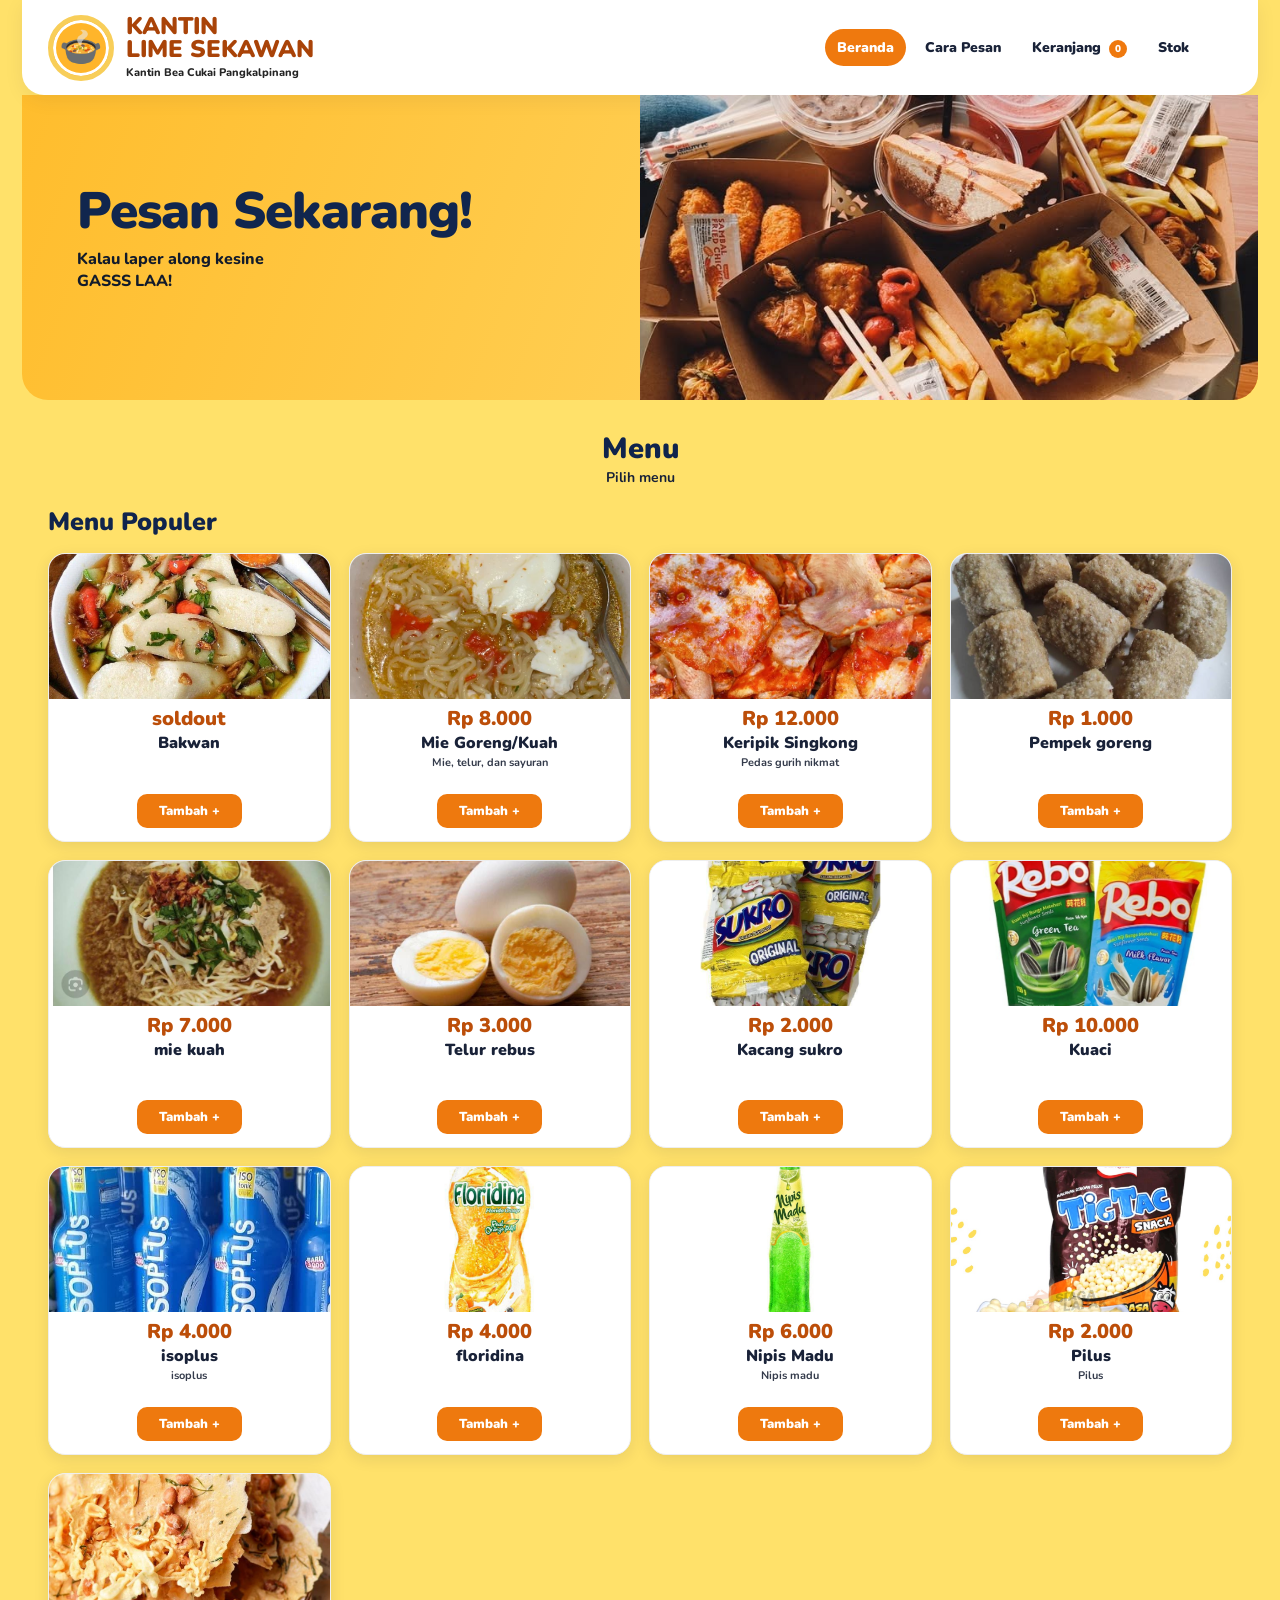
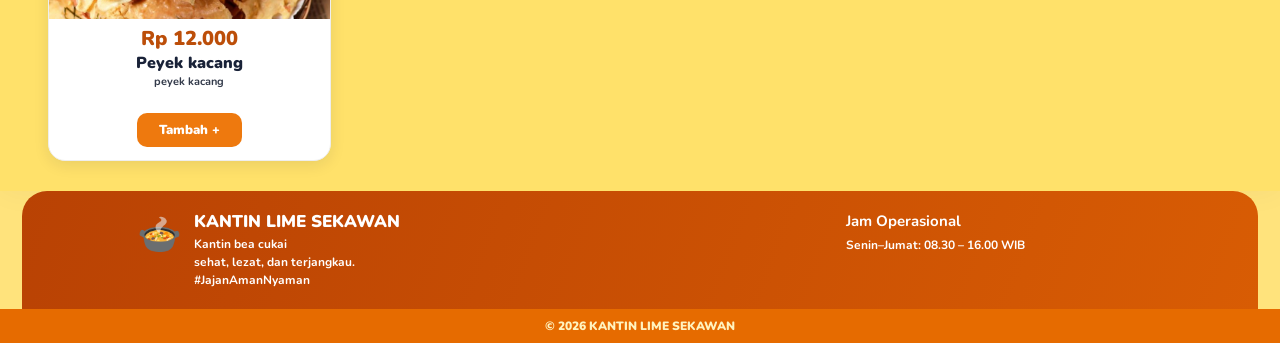
==== commit aa78c5ed: "Update index.html" ====
--- a/index.html
+++ b/index.html
@@ -1 +1 @@
-<!DOCTYPE html><html lang="id"><head><meta charset="UTF-8"><meta name="viewport" content="width=device-width, initial-scale=1.0"><meta name="theme-color" content="#ef790e"><title>Beranda | Kantin Lime Sekawan</title><link rel="icon" type="image/svg+xml" href="data:image/svg+xml,%3Csvg xmlns='http://www.w3.org/2000/svg' viewBox='0 0 100 100'%3E%3Ctext y='.9em' font-size='90'%3E%F0%9F%8D%B2%3C/text%3E%3C/svg%3E"><link rel="stylesheet" href="style.css"></head><body><div class="page"><header class="topbar"><a class="brand" href="index.html"><div class="logo">🍲</div><div><h1>KANTIN<br>LIME SEKAWAN</h1><p>Kantin  Bea Cukai Pangkalpinang</p></div></a><nav class="nav" aria-label="Navigasi utama"><a href="index.html" class="active">Beranda</a><a href="cara-pesan.html">Cara Pesan</a><a href="keranjang.html">Keranjang <span class="cart-count" id="cartCount">0</span></a><a href="Stokbarang.html">Stok</a><a href=""></a></nav></header><section class="hero" id="beranda"><div class="hero-copy"><h2><br>Pesan Sekarang!</h2><p>Kalau laper along kesine<br>GASSS LAA!</p><div class=""></a></div><div class=""></div></div><div class="hero-photo"><img src="awalan.jpeg" alt="Aneka hidangan lezat"></div></section><main><div class="section-title"><h2> Menu</h2><p>Pilih menu </p></div><div class="menu-heading"><h2>Menu Populer</h2><a href="menu.html"> </a></div><div class="products"><article class="product" data-id="n" data-category="nasi" data-name="Bakwan" data-description="nasi, ayam kremes, sambal, lalapan"><div class="food-img"><img src="bakwan.jpeg" alt="" ></div><div class="product-body"><div class="price">soldout</div><h3>Bakwan</h3><div class="description"></div><div class="rating"></div><button class="add" type="button" data-id="Bakwan" data-name="Bakwan" data-price="2000">Tambah +</button></div></article><article class="product" data-id="mie-Goreng/Kuah" data-category="mie" data-name="mie goreng/Kuah " data-description="mie, telur, dan sayuran"><div class="food-img"><img src="mie.jpeg" alt="Mie Goreng/Kuah" ></div><div class="product-body"><div class="price">Rp 8.000</div><h3>Mie Goreng/Kuah</h3><div class="description">Mie, telur, dan sayuran</div><div class="rating"></div><button class="add" type="button" data-id="mie-goreng/Kuah" data-name="Mie Goreng/Kuah" data-price="8000">Tambah +</button></div></article><article class="product" data-id="Keripiksingkong" data-category="Keripik singkong" data-name="Keripik singkong" data-description="pedas guriih"><div class="food-img"><img src="keripik.jpeg" alt="Kripik Singkong" ></div><div class="product-body"><div class="price">Rp 12.000</div><h3>Keripik Singkong</h3><div class="description">Pedas gurih nikmat</div><div class="rating"></div><button class="add" type="button" data-id="Kripik" data-name="Keripik singkong" data-price="12000">Tambah +</button></div></article><article class="product" data-id="pempek" data-category="snack" data-name="Pempek" data-description=""><div class="food-img"><img src="Pempek.jpeg" alt="Pempek" ></div><div class="product-body"><div class="price">Rp.1000</div><h3>Pempek goreng</h3><div class="description"></div><div class="rating"></div><button class="add" type="button" data-id="pempek" data-name="soldout" data-price="1000">Tambah +</button></div></article><article class="product" data-id="miekuah" data-category="miekuah" data-name="miekuah" data-description="pedas guriih"><div class="food-img"><img src="miekuah.jpeg" alt="miekuah" ></div><div class="product-body"><div class="price">Rp 7.000</div><h3>mie kuah</h3><div class="description"></div><div class="rating"></div><button class="add" type="button" data-id="mie" data-name="miekuah" data-price="7000">Tambah +</button></div></article><article class="product" data-id="telur rebus" data-category="telur rebus" data-name="telur rebus" data-description="telur rebus"><div class="food-img"><img src="telur rebus.jpeg" alt="telur rebus" ></div><div class="product-body"><div class="price">Rp 3.000</div><h3>Telur rebus</h3><div class="description"></div><div class="rating"></div><button class="add" type="button" data-id="telur rebus" data-name="Telur Rebus" data-price="3000">Tambah +</button></div></article><article class="product" data-id="kacang sukro" data-category="kacang sukro" data-name="kacang sukro" data-description="kacang sukro"><div class="food-img"><img src="kacang sukro.jpeg" alt="kacang sukro" ></div><div class="product-body"><div class="price">Rp 2.000</div><h3>Kacang sukro</h3><div class="description"></div><div class="rating"></div><button class="add" type="button" data-id="kacang sukro" data-name="kacang sukro" data-price="2000">Tambah +</button></div></article><article class="product" data-id="Kuaci" data-category="Kuaci" data-name="Kuaci" data-description="Kuaci"><div class="food-img"><img src="kuaci.jpeg" alt="kuaci" ></div><div class="product-body"><div class="price">Rp 10.000</div><h3>Kuaci</h3><div class="description"></div><div class="rating"></div><button class="add" type="button" data-id="Kuaci" data-name="Kuaci" data-price="10000">Tambah +</button></div></article><article class="product" data-id="isoplus" data-category="paket snack" data-name="isoplus" data-description="isoplus"><div class="food-img"><img src="isoplus.jpeg" alt="isoplus" ></div><div class="product-body"><div class="price">Rp 4.000</div><h3>isoplus</h3><div class="description">isoplus</div><div class="rating"></div><button class="add" type="button" data-id="isoplus" data-name="isoplus" data-price="4000">Tambah +</button></div></article><article class="product" data-id="floridina" data-category="paket snack" data-name="floridina" data-description="floridina"><div class="food-img"><img src="floridina.jpeg" alt="isoplus" ></div><div class="product-body"><div class="price">Rp 4.000</div><h3>floridina</h3><div class="description"></div><div class="rating"></div><button class="add" type="button" data-id="floridina" data-name="floridina" data-price="4000">Tambah +</button></div></article><article class="product"data-id="nipis"data-category="paket snack"data-name="nipis madu"data-description="nipis madu"><div class="food-img"><img src="nipismadu.jpeg" alt="Nipis Madu"></div><div class="product-body"><div class="price">Rp 6.000</div><h3>Nipis Madu</h3><div class="description">Nipis madu</div><div class="rating"></div><button class="add" type="button"data-id="nipis"data-name="nipis madu"data-price="6000">Tambah +</button></div></article><article class="product"data-id="pilus"data-category="paket snack"data-name="pilus"data-description="pilus"><div class="food-img"><img src="pilus.jpeg" alt="Pilus"></div><div class="product-body"><div class="price">Rp 2.000</div><h3>Pilus</h3><div class="description">Pilus</div><div class="rating"></div><button class="add" type="button"data-id="pilus"data-name="pilus"data-price="2000">Tambah +</button></div></article><article class="product"data-id="peyekkacang"data-category="paket snack"data-name="peyek kacang"data-description="peyek kacang"><div class="food-img"><img src="peyek kacang.jpg" alt="peyek kacang"></div><div class="product-body"><div class="price">Rp 12.000</div><h3>Peyek kacang</h3><div class="description">peyek kacang</div><div class="rating"></div><button class="add" type="button"data-id="pilus"data-name="peyek kacang"data-price="12000">Tambah +</button></div></article></div></article></div></main><footer class="footer" id="bantuan"><div class="footer-brand"><div class="footer-logo">🍲</div><div><h3>KANTIN LIME SEKAWAN</h3><p>Kantin bea cukai<br>sehat, lezat, dan terjangkau.<br>#JajanAmanNyaman</p></div></div><div><h4></h4><p><a href=""></a><br><a href=""></a><br><a href=""></a></p></div><div><h4>Jam Operasional</h4><p>Senin–Jumat: 08.30 – 16.00 WIB<br></p></div></footer><div class="copyright">© 2026 KANTIN LIME SEKAWAN </div><div class="toast" id="toast" role="status"></div><div class="mie-modal" id="mieModal" hidden><div class="mie-overlay" data-close-mie></div><div class="mie-dialog" role="dialog" aria-modal="true" aria-labelledby="mieTitle"><button type="button" class="mie-close" data-close-mie aria-label="Tutup">&times;</button><div class="mie-top"><div class="mie-food-pictures"><div class="mie-food-card"><img src="mie goreng.jpeg" alt="Mie Goreng"><span>Mie Goreng</span></div><div class="mie-food-card"><img src="mie.jpeg" alt="Mie Kuah"><span>Mie Kuah</span></div></div><div><h2 id="mieTitle">Mie Goreng/Kuah</h2><div class="mie-price">Rp 8.000</div><p>Pilih tambahan sesuai selera kamu!</p></div></div><section class="mie-section"><h3><span>1</span> Pilih jenis mi?</h3><div class="mie-options"><label class="mie-option"><input type="radio" name="jenisMie" value="Goreng" checked><span>🍜 Mie Goreng</span></label><label class="mie-option"><input type="radio" name="jenisMie" value="Kuah"><span>🍲 Mie Kuah</span></label><label class="mie-option"><input type="radio" name="jenisMie" value="Kuah"><span>🍜 Mie rendang </span></label></div></section><section class="mie-section"><h3><span>2</span> Pakai telur?</h3><div class="mie-options"><label class="mie-option"><input type="radio" name="telurMie" value="Tanpa telur" checked><span>Tanpa telur</span></label><label class="mie-option"><input type="radio" name="telurMie" value="Pakai telur"><span>🍳 Pakai telur</span></label></div></section><section class="mie-section"><h3><span>3</span> Pakai selada?</h3><div class="mie-options"><label class="mie-option"><input type="radio" name="seladaMie" value="Tanpa selada" checked><span>Tanpa sayur</span></label><label class="mie-option"><input type="radio" name="seladaMie" value="Pakai sayur"><span>🥬 Pakai sayur</span></label></div></section><section class="mie-section"><h3><span>4</span> Level cabe rawit 🌶️</h3><div class="mie-levels"><label><input type="radio" name="levelMie" value="1"><span>1</span></label><label><input type="radio" name="levelMie" value="2"><span>2</span></label><label><input type="radio" name="levelMie" value="3" checked><span>3</span></label><label><input type="radio" name="levelMie" value="4"><span>4</span></label><label><input type="radio" name="levelMie" value="5"><span>5</span></label></div></section><div class="mie-summary" id="mieSummary">🍜 Mie Goreng · Tanpa telur · Tanpa selada · Cabe level 3</div><button type="button" class="mie-submit" id="mieSubmit"> 🛒 Tambahkan ke Keranjang</button></div></div><script src="script.js"></script></div></body></html>
+<!DOCTYPE html><html lang="id"><head><meta charset="UTF-8"><meta name="viewport" content="width=device-width, initial-scale=1.0"><meta name="theme-color" content="#ef790e"><title>Beranda | Kantin Lime Sekawan</title><link rel="icon" type="image/svg+xml" href="data:image/svg+xml,%3Csvg xmlns='http://www.w3.org/2000/svg' viewBox='0 0 100 100'%3E%3Ctext y='.9em' font-size='90'%3E%F0%9F%8D%B2%3C/text%3E%3C/svg%3E"><link rel="stylesheet" href="style.css"></head><body><div class="page"><header class="topbar"><a class="brand" href="index.html"><div class="logo">🍲</div><div><h1>KANTIN<br>LIME SEKAWAN</h1><p>Kantin  Bea Cukai Pangkalpinang</p></div></a><nav class="nav" aria-label="Navigasi utama"><a href="index.html" class="active">Beranda</a><a href="cara-pesan.html">Cara Pesan</a><a href="keranjang.html">Keranjang <span class="cart-count" id="cartCount">0</span></a><a href="Stokbarang.html">Stok</a><a href=""></a></nav></header><section class="hero" id="beranda"><div class="hero-copy"><h2><br>Pesan Sekarang!</h2><p>Kalau laper along kesine<br>GASSS LAA!</p><div class=""></a></div><div class=""></div></div><div class="hero-photo"><img src="awalan.jpeg" alt="Aneka hidangan lezat"></div></section><main><div class="section-title"><h2> Menu</h2><p>Pilih menu </p></div><div class="menu-heading"><h2>Menu Populer</h2><a href="menu.html"> </a></div><div class="products"><article class="product" data-id="n" data-category="nasi" data-name="Bakwan" data-description="nasi, ayam kremes, sambal, lalapan"><div class="food-img"><img src="bakwan.jpeg" alt="" ></div><div class="product-body"><div class="price">soldout</div><h3>Bakwan</h3><div class="description"></div><div class="rating"></div><button class="add" type="button" data-id="Bakwan" data-name="Bakwan" data-price="2000">Tambah +</button></div></article><article class="product" data-id="mie-Goreng/Kuah" data-category="mie" data-name="mie goreng/Kuah " data-description="mie, telur, dan sayuran"><div class="food-img"><img src="mie.jpeg" alt="Mie Goreng/Kuah" ></div><div class="product-body"><div class="price">Rp 8.000</div><h3>Mie Goreng/Kuah</h3><div class="description">Mie, telur, dan sayuran</div><div class="rating"></div><button class="add" type="button" data-id="mie-goreng/Kuah" data-name="Mie Goreng/Kuah" data-price="8000">Tambah +</button></div></article><article class="product" data-id="Keripiksingkong" data-category="Keripik singkong" data-name="Keripik singkong" data-description="pedas guriih"><div class="food-img"><img src="keripik.jpeg" alt="Kripik Singkong" ></div><div class="product-body"><div class="price">Rp 12.000</div><h3>Keripik Singkong</h3><div class="description">Pedas gurih nikmat</div><div class="rating"></div><button class="add" type="button" data-id="Kripik" data-name="Keripik singkong" data-price="12000">Tambah +</button></div></article><article class="product" data-id="pempek" data-category="snack" data-name="Pempek" data-description=""><div class="food-img"><img src="Pempek.jpeg" alt="Pempek" ></div><div class="product-body"><div class="price">Rp 1.000</div><h3>Pempek goreng</h3><div class="description"></div><div class="rating"></div><button class="add" type="button" data-id="pempek" data-name="soldout" data-price="1000">Tambah +</button></div></article><article class="product" data-id="miekuah" data-category="miekuah" data-name="miekuah" data-description="pedas guriih"><div class="food-img"><img src="miekuah.jpeg" alt="miekuah" ></div><div class="product-body"><div class="price">Rp 7.000</div><h3>mie kuah</h3><div class="description"></div><div class="rating"></div><button class="add" type="button" data-id="mie" data-name="miekuah" data-price="7000">Tambah +</button></div></article><article class="product" data-id="telur rebus" data-category="telur rebus" data-name="telur rebus" data-description="telur rebus"><div class="food-img"><img src="telur rebus.jpeg" alt="telur rebus" ></div><div class="product-body"><div class="price">Rp 3.000</div><h3>Telur rebus</h3><div class="description"></div><div class="rating"></div><button class="add" type="button" data-id="telur rebus" data-name="Telur Rebus" data-price="3000">Tambah +</button></div></article><article class="product" data-id="kacang sukro" data-category="kacang sukro" data-name="kacang sukro" data-description="kacang sukro"><div class="food-img"><img src="kacang sukro.jpeg" alt="kacang sukro" ></div><div class="product-body"><div class="price">Rp 2.000</div><h3>Kacang sukro</h3><div class="description"></div><div class="rating"></div><button class="add" type="button" data-id="kacang sukro" data-name="kacang sukro" data-price="2000">Tambah +</button></div></article><article class="product" data-id="Kuaci" data-category="Kuaci" data-name="Kuaci" data-description="Kuaci"><div class="food-img"><img src="kuaci.jpeg" alt="kuaci" ></div><div class="product-body"><div class="price">Rp 10.000</div><h3>Kuaci</h3><div class="description"></div><div class="rating"></div><button class="add" type="button" data-id="Kuaci" data-name="Kuaci" data-price="10000">Tambah +</button></div></article><article class="product" data-id="isoplus" data-category="paket snack" data-name="isoplus" data-description="isoplus"><div class="food-img"><img src="isoplus.jpeg" alt="isoplus" ></div><div class="product-body"><div class="price">Rp 4.000</div><h3>isoplus</h3><div class="description">isoplus</div><div class="rating"></div><button class="add" type="button" data-id="isoplus" data-name="isoplus" data-price="4000">Tambah +</button></div></article><article class="product" data-id="floridina" data-category="paket snack" data-name="floridina" data-description="floridina"><div class="food-img"><img src="floridina.jpeg" alt="isoplus" ></div><div class="product-body"><div class="price">Rp 4.000</div><h3>floridina</h3><div class="description"></div><div class="rating"></div><button class="add" type="button" data-id="floridina" data-name="floridina" data-price="4000">Tambah +</button></div></article><article class="product"data-id="nipis"data-category="paket snack"data-name="nipis madu"data-description="nipis madu"><div class="food-img"><img src="nipismadu.jpeg" alt="Nipis Madu"></div><div class="product-body"><div class="price">Rp 6.000</div><h3>Nipis Madu</h3><div class="description">Nipis madu</div><div class="rating"></div><button class="add" type="button"data-id="nipis"data-name="nipis madu"data-price="6000">Tambah +</button></div></article><article class="product"data-id="pilus"data-category="paket snack"data-name="pilus"data-description="pilus"><div class="food-img"><img src="pilus.jpeg" alt="Pilus"></div><div class="product-body"><div class="price">Rp 2.000</div><h3>Pilus</h3><div class="description">Pilus</div><div class="rating"></div><button class="add" type="button"data-id="pilus"data-name="pilus"data-price="2000">Tambah +</button></div></article><article class="product"data-id="peyekkacang"data-category="paket snack"data-name="peyek kacang"data-description="peyek kacang"><div class="food-img"><img src="peyek kacang.jpg" alt="peyek kacang"></div><div class="product-body"><div class="price">Rp 12.000</div><h3>Peyek kacang</h3><div class="description">peyek kacang</div><div class="rating"></div><button class="add" type="button"data-id="pilus"data-name="peyek kacang"data-price="12000">Tambah +</button></div></article></div></article></div></main><footer class="footer" id="bantuan"><div class="footer-brand"><div class="footer-logo">🍲</div><div><h3>KANTIN LIME SEKAWAN</h3><p>Kantin bea cukai<br>sehat, lezat, dan terjangkau.<br>#JajanAmanNyaman</p></div></div><div><h4></h4><p><a href=""></a><br><a href=""></a><br><a href=""></a></p></div><div><h4>Jam Operasional</h4><p>Senin–Jumat: 08.30 – 16.00 WIB<br></p></div></footer><div class="copyright">© 2026 KANTIN LIME SEKAWAN </div><div class="toast" id="toast" role="status"></div><div class="mie-modal" id="mieModal" hidden><div class="mie-overlay" data-close-mie></div><div class="mie-dialog" role="dialog" aria-modal="true" aria-labelledby="mieTitle"><button type="button" class="mie-close" data-close-mie aria-label="Tutup">&times;</button><div class="mie-top"><div class="mie-food-pictures"><div class="mie-food-card"><img src="mie goreng.jpeg" alt="Mie Goreng"><span>Mie Goreng</span></div><div class="mie-food-card"><img src="mie.jpeg" alt="Mie Kuah"><span>Mie Kuah</span></div></div><div><h2 id="mieTitle">Mie Goreng/Kuah</h2><div class="mie-price">Rp 8.000</div><p>Pilih tambahan sesuai selera kamu!</p></div></div><section class="mie-section"><h3><span>1</span> Pilih jenis mi?</h3><div class="mie-options"><label class="mie-option"><input type="radio" name="jenisMie" value="Goreng" checked><span>🍜 Mie Goreng</span></label><label class="mie-option"><input type="radio" name="jenisMie" value="Kuah"><span>🍲 Mie Kuah</span></label><label class="mie-option"><input type="radio" name="jenisMie" value="Kuah"><span>🍜 Mie rendang </span></label></div></section><section class="mie-section"><h3><span>2</span> Pakai telur?</h3><div class="mie-options"><label class="mie-option"><input type="radio" name="telurMie" value="Tanpa telur" checked><span>Tanpa telur</span></label><label class="mie-option"><input type="radio" name="telurMie" value="Pakai telur"><span>🍳 Pakai telur</span></label></div></section><section class="mie-section"><h3><span>3</span> Pakai selada?</h3><div class="mie-options"><label class="mie-option"><input type="radio" name="seladaMie" value="Tanpa selada" checked><span>Tanpa sayur</span></label><label class="mie-option"><input type="radio" name="seladaMie" value="Pakai sayur"><span>🥬 Pakai sayur</span></label></div></section><section class="mie-section"><h3><span>4</span> Level cabe rawit 🌶️</h3><div class="mie-levels"><label><input type="radio" name="levelMie" value="1"><span>1</span></label><label><input type="radio" name="levelMie" value="2"><span>2</span></label><label><input type="radio" name="levelMie" value="3" checked><span>3</span></label><label><input type="radio" name="levelMie" value="4"><span>4</span></label><label><input type="radio" name="levelMie" value="5"><span>5</span></label></div></section><div class="mie-summary" id="mieSummary">🍜 Mie Goreng · Tanpa telur · Tanpa selada · Cabe level 3</div><button type="button" class="mie-submit" id="mieSubmit"> 🛒 Tambahkan ke Keranjang</button></div></div><script src="script.js"></script></div></body></html>
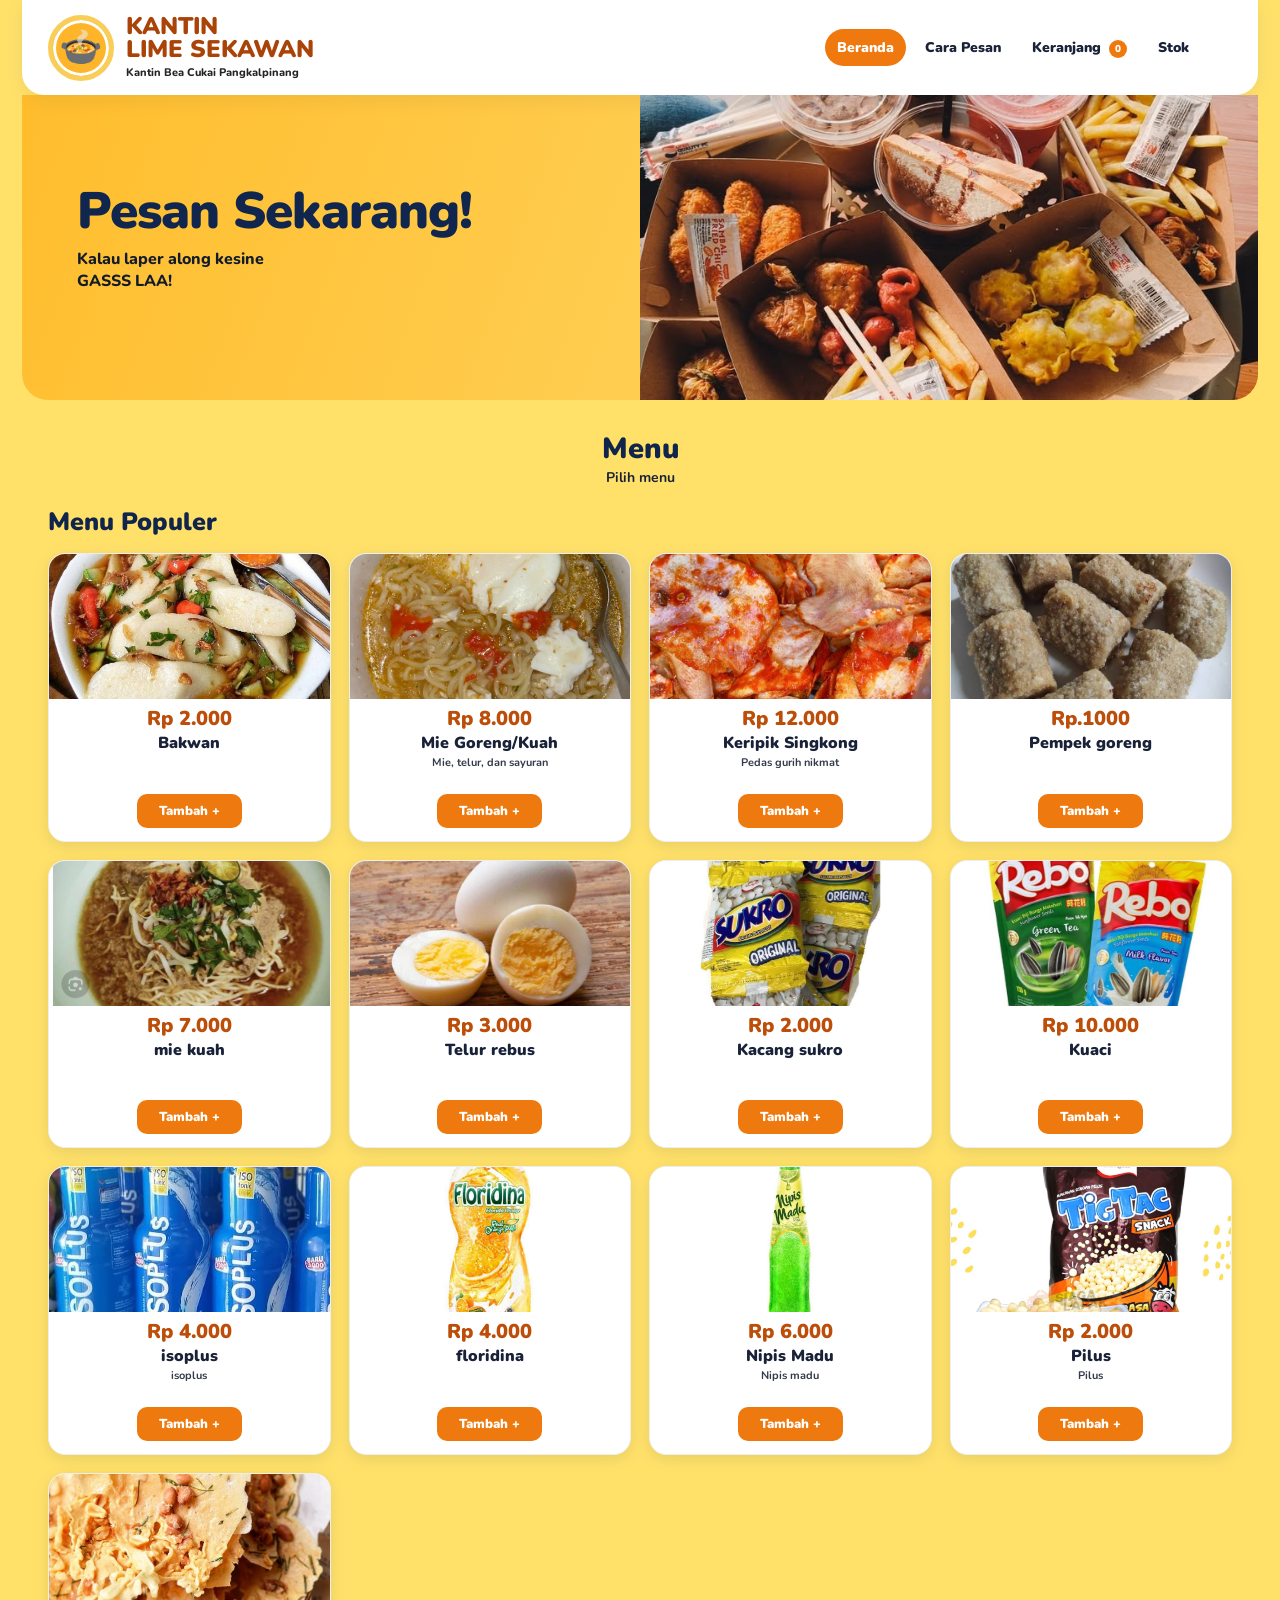
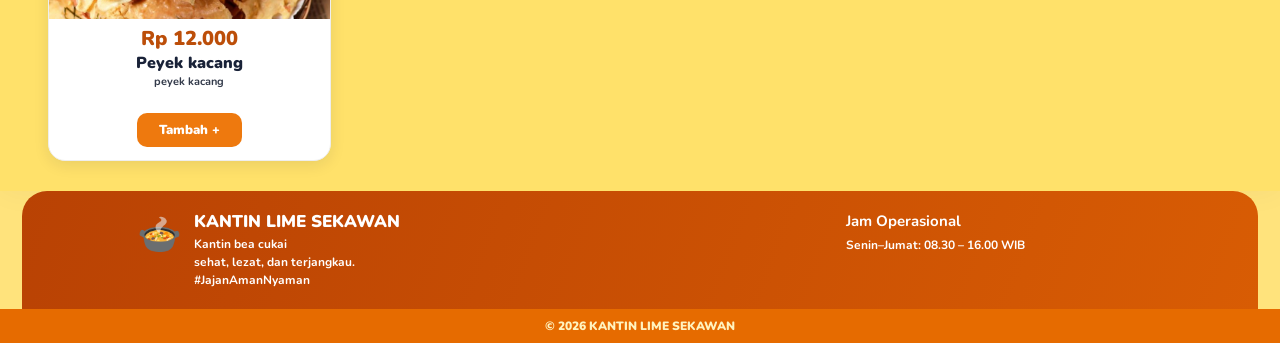
==== commit 300429d4: "Update index.html" ====
--- a/index.html
+++ b/index.html
@@ -1 +1 @@
-<!DOCTYPE html><html lang="id"><head><meta charset="UTF-8"><meta name="viewport" content="width=device-width, initial-scale=1.0"><meta name="theme-color" content="#ef790e"><title>Beranda | Kantin Lime Sekawan</title><link rel="icon" type="image/svg+xml" href="data:image/svg+xml,%3Csvg xmlns='http://www.w3.org/2000/svg' viewBox='0 0 100 100'%3E%3Ctext y='.9em' font-size='90'%3E%F0%9F%8D%B2%3C/text%3E%3C/svg%3E"><link rel="stylesheet" href="style.css"></head><body><div class="page"><header class="topbar"><a class="brand" href="index.html"><div class="logo">🍲</div><div><h1>KANTIN<br>LIME SEKAWAN</h1><p>Kantin  Bea Cukai Pangkalpinang</p></div></a><nav class="nav" aria-label="Navigasi utama"><a href="index.html" class="active">Beranda</a><a href="cara-pesan.html">Cara Pesan</a><a href="keranjang.html">Keranjang <span class="cart-count" id="cartCount">0</span></a><a href="Stokbarang.html">Stok</a><a href=""></a></nav></header><section class="hero" id="beranda"><div class="hero-copy"><h2><br>Pesan Sekarang!</h2><p>Kalau laper along kesine<br>GASSS LAA!</p><div class=""></a></div><div class=""></div></div><div class="hero-photo"><img src="awalan.jpeg" alt="Aneka hidangan lezat"></div></section><main><div class="section-title"><h2> Menu</h2><p>Pilih menu </p></div><div class="menu-heading"><h2>Menu Populer</h2><a href="menu.html"> </a></div><div class="products"><article class="product" data-id="n" data-category="nasi" data-name="Bakwan" data-description="nasi, ayam kremes, sambal, lalapan"><div class="food-img"><img src="bakwan.jpeg" alt="" ></div><div class="product-body"><div class="price">soldout</div><h3>Bakwan</h3><div class="description"></div><div class="rating"></div><button class="add" type="button" data-id="Bakwan" data-name="Bakwan" data-price="2000">Tambah +</button></div></article><article class="product" data-id="mie-Goreng/Kuah" data-category="mie" data-name="mie goreng/Kuah " data-description="mie, telur, dan sayuran"><div class="food-img"><img src="mie.jpeg" alt="Mie Goreng/Kuah" ></div><div class="product-body"><div class="price">Rp 8.000</div><h3>Mie Goreng/Kuah</h3><div class="description">Mie, telur, dan sayuran</div><div class="rating"></div><button class="add" type="button" data-id="mie-goreng/Kuah" data-name="Mie Goreng/Kuah" data-price="8000">Tambah +</button></div></article><article class="product" data-id="Keripiksingkong" data-category="Keripik singkong" data-name="Keripik singkong" data-description="pedas guriih"><div class="food-img"><img src="keripik.jpeg" alt="Kripik Singkong" ></div><div class="product-body"><div class="price">Rp 12.000</div><h3>Keripik Singkong</h3><div class="description">Pedas gurih nikmat</div><div class="rating"></div><button class="add" type="button" data-id="Kripik" data-name="Keripik singkong" data-price="12000">Tambah +</button></div></article><article class="product" data-id="pempek" data-category="snack" data-name="Pempek" data-description=""><div class="food-img"><img src="Pempek.jpeg" alt="Pempek" ></div><div class="product-body"><div class="price">Rp 1.000</div><h3>Pempek goreng</h3><div class="description"></div><div class="rating"></div><button class="add" type="button" data-id="pempek" data-name="soldout" data-price="1000">Tambah +</button></div></article><article class="product" data-id="miekuah" data-category="miekuah" data-name="miekuah" data-description="pedas guriih"><div class="food-img"><img src="miekuah.jpeg" alt="miekuah" ></div><div class="product-body"><div class="price">Rp 7.000</div><h3>mie kuah</h3><div class="description"></div><div class="rating"></div><button class="add" type="button" data-id="mie" data-name="miekuah" data-price="7000">Tambah +</button></div></article><article class="product" data-id="telur rebus" data-category="telur rebus" data-name="telur rebus" data-description="telur rebus"><div class="food-img"><img src="telur rebus.jpeg" alt="telur rebus" ></div><div class="product-body"><div class="price">Rp 3.000</div><h3>Telur rebus</h3><div class="description"></div><div class="rating"></div><button class="add" type="button" data-id="telur rebus" data-name="Telur Rebus" data-price="3000">Tambah +</button></div></article><article class="product" data-id="kacang sukro" data-category="kacang sukro" data-name="kacang sukro" data-description="kacang sukro"><div class="food-img"><img src="kacang sukro.jpeg" alt="kacang sukro" ></div><div class="product-body"><div class="price">Rp 2.000</div><h3>Kacang sukro</h3><div class="description"></div><div class="rating"></div><button class="add" type="button" data-id="kacang sukro" data-name="kacang sukro" data-price="2000">Tambah +</button></div></article><article class="product" data-id="Kuaci" data-category="Kuaci" data-name="Kuaci" data-description="Kuaci"><div class="food-img"><img src="kuaci.jpeg" alt="kuaci" ></div><div class="product-body"><div class="price">Rp 10.000</div><h3>Kuaci</h3><div class="description"></div><div class="rating"></div><button class="add" type="button" data-id="Kuaci" data-name="Kuaci" data-price="10000">Tambah +</button></div></article><article class="product" data-id="isoplus" data-category="paket snack" data-name="isoplus" data-description="isoplus"><div class="food-img"><img src="isoplus.jpeg" alt="isoplus" ></div><div class="product-body"><div class="price">Rp 4.000</div><h3>isoplus</h3><div class="description">isoplus</div><div class="rating"></div><button class="add" type="button" data-id="isoplus" data-name="isoplus" data-price="4000">Tambah +</button></div></article><article class="product" data-id="floridina" data-category="paket snack" data-name="floridina" data-description="floridina"><div class="food-img"><img src="floridina.jpeg" alt="isoplus" ></div><div class="product-body"><div class="price">Rp 4.000</div><h3>floridina</h3><div class="description"></div><div class="rating"></div><button class="add" type="button" data-id="floridina" data-name="floridina" data-price="4000">Tambah +</button></div></article><article class="product"data-id="nipis"data-category="paket snack"data-name="nipis madu"data-description="nipis madu"><div class="food-img"><img src="nipismadu.jpeg" alt="Nipis Madu"></div><div class="product-body"><div class="price">Rp 6.000</div><h3>Nipis Madu</h3><div class="description">Nipis madu</div><div class="rating"></div><button class="add" type="button"data-id="nipis"data-name="nipis madu"data-price="6000">Tambah +</button></div></article><article class="product"data-id="pilus"data-category="paket snack"data-name="pilus"data-description="pilus"><div class="food-img"><img src="pilus.jpeg" alt="Pilus"></div><div class="product-body"><div class="price">Rp 2.000</div><h3>Pilus</h3><div class="description">Pilus</div><div class="rating"></div><button class="add" type="button"data-id="pilus"data-name="pilus"data-price="2000">Tambah +</button></div></article><article class="product"data-id="peyekkacang"data-category="paket snack"data-name="peyek kacang"data-description="peyek kacang"><div class="food-img"><img src="peyek kacang.jpg" alt="peyek kacang"></div><div class="product-body"><div class="price">Rp 12.000</div><h3>Peyek kacang</h3><div class="description">peyek kacang</div><div class="rating"></div><button class="add" type="button"data-id="pilus"data-name="peyek kacang"data-price="12000">Tambah +</button></div></article></div></article></div></main><footer class="footer" id="bantuan"><div class="footer-brand"><div class="footer-logo">🍲</div><div><h3>KANTIN LIME SEKAWAN</h3><p>Kantin bea cukai<br>sehat, lezat, dan terjangkau.<br>#JajanAmanNyaman</p></div></div><div><h4></h4><p><a href=""></a><br><a href=""></a><br><a href=""></a></p></div><div><h4>Jam Operasional</h4><p>Senin–Jumat: 08.30 – 16.00 WIB<br></p></div></footer><div class="copyright">© 2026 KANTIN LIME SEKAWAN </div><div class="toast" id="toast" role="status"></div><div class="mie-modal" id="mieModal" hidden><div class="mie-overlay" data-close-mie></div><div class="mie-dialog" role="dialog" aria-modal="true" aria-labelledby="mieTitle"><button type="button" class="mie-close" data-close-mie aria-label="Tutup">&times;</button><div class="mie-top"><div class="mie-food-pictures"><div class="mie-food-card"><img src="mie goreng.jpeg" alt="Mie Goreng"><span>Mie Goreng</span></div><div class="mie-food-card"><img src="mie.jpeg" alt="Mie Kuah"><span>Mie Kuah</span></div></div><div><h2 id="mieTitle">Mie Goreng/Kuah</h2><div class="mie-price">Rp 8.000</div><p>Pilih tambahan sesuai selera kamu!</p></div></div><section class="mie-section"><h3><span>1</span> Pilih jenis mi?</h3><div class="mie-options"><label class="mie-option"><input type="radio" name="jenisMie" value="Goreng" checked><span>🍜 Mie Goreng</span></label><label class="mie-option"><input type="radio" name="jenisMie" value="Kuah"><span>🍲 Mie Kuah</span></label><label class="mie-option"><input type="radio" name="jenisMie" value="Kuah"><span>🍜 Mie rendang </span></label></div></section><section class="mie-section"><h3><span>2</span> Pakai telur?</h3><div class="mie-options"><label class="mie-option"><input type="radio" name="telurMie" value="Tanpa telur" checked><span>Tanpa telur</span></label><label class="mie-option"><input type="radio" name="telurMie" value="Pakai telur"><span>🍳 Pakai telur</span></label></div></section><section class="mie-section"><h3><span>3</span> Pakai selada?</h3><div class="mie-options"><label class="mie-option"><input type="radio" name="seladaMie" value="Tanpa selada" checked><span>Tanpa sayur</span></label><label class="mie-option"><input type="radio" name="seladaMie" value="Pakai sayur"><span>🥬 Pakai sayur</span></label></div></section><section class="mie-section"><h3><span>4</span> Level cabe rawit 🌶️</h3><div class="mie-levels"><label><input type="radio" name="levelMie" value="1"><span>1</span></label><label><input type="radio" name="levelMie" value="2"><span>2</span></label><label><input type="radio" name="levelMie" value="3" checked><span>3</span></label><label><input type="radio" name="levelMie" value="4"><span>4</span></label><label><input type="radio" name="levelMie" value="5"><span>5</span></label></div></section><div class="mie-summary" id="mieSummary">🍜 Mie Goreng · Tanpa telur · Tanpa selada · Cabe level 3</div><button type="button" class="mie-submit" id="mieSubmit"> 🛒 Tambahkan ke Keranjang</button></div></div><script src="script.js"></script></div></body></html>
+ <!DOCTYPE html><html lang="id"><head><meta charset="UTF-8"><meta name="viewport" content="width=device-width, initial-scale=1.0"><meta name="theme-color" content="#ef790e"><title>Beranda | Kantin Lime Sekawan</title><link rel="icon" type="image/svg+xml" href="data:image/svg+xml,%3Csvg xmlns='http://www.w3.org/2000/svg' viewBox='0 0 100 100'%3E%3Ctext y='.9em' font-size='90'%3E%F0%9F%8D%B2%3C/text%3E%3C/svg%3E"><link rel="stylesheet" href="style.css"></head><body><div class="page"><header class="topbar"><a class="brand" href="index.html"><div class="logo">🍲</div><div><h1>KANTIN<br>LIME SEKAWAN</h1><p>Kantin  Bea Cukai Pangkalpinang</p></div></a><nav class="nav" aria-label="Navigasi utama"><a href="index.html" class="active">Beranda</a><a href="cara-pesan.html">Cara Pesan</a><a href="keranjang.html">Keranjang <span class="cart-count" id="cartCount">0</span></a><a href="Stokbarang.html">Stok</a><a href=""></a></nav></header><section class="hero" id="beranda"><div class="hero-copy"><h2><br>Pesan Sekarang!</h2><p>Kalau laper along kesine<br>GASSS LAA!</p><div class=""></a></div><div class=""></div></div><div class="hero-photo"><img src="awalan.jpeg" alt="Aneka hidangan lezat"></div></section><main><div class="section-title"><h2> Menu</h2><p>Pilih menu </p></div><div class="menu-heading"><h2>Menu Populer</h2><a href="menu.html"> </a></div><div class="products"><article class="product" data-id="n" data-category="nasi" data-name="Bakwan" data-description="nasi, ayam kremes, sambal, lalapan"><div class="food-img"><img src="bakwan.jpeg" alt="" ></div><div class="product-body"><div class="price">Rp 2.000</div><h3>Bakwan</h3><div class="description"></div><div class="rating"></div><button class="add" type="button" data-id="Bakwan" data-name="Bakwan" data-price="2000">Tambah +</button></div></article><article class="product" data-id="mie-Goreng/Kuah" data-category="mie" data-name="mie goreng/Kuah " data-description="mie, telur, dan sayuran"><div class="food-img"><img src="mie.jpeg" alt="Mie Goreng/Kuah" ></div><div class="product-body"><div class="price">Rp 8.000</div><h3>Mie Goreng/Kuah</h3><div class="description">Mie, telur, dan sayuran</div><div class="rating"></div><button class="add" type="button" data-id="mie-goreng/Kuah" data-name="Mie Goreng/Kuah" data-price="8000">Tambah +</button></div></article><article class="product" data-id="Keripiksingkong" data-category="Keripik singkong" data-name="Keripik singkong" data-description="pedas guriih"><div class="food-img"><img src="keripik.jpeg" alt="Kripik Singkong" ></div><div class="product-body"><div class="price">Rp 12.000</div><h3>Keripik Singkong</h3><div class="description">Pedas gurih nikmat</div><div class="rating"></div><button class="add" type="button" data-id="Kripik" data-name="Keripik singkong" data-price="12000">Tambah +</button></div></article><article class="product" data-id="pempek" data-category="snack" data-name="Pempek" data-description=""><div class="food-img"><img src="Pempek.jpeg" alt="Pempek" ></div><div class="product-body"><div class="price">Rp.1000</div><h3>Pempek goreng</h3><div class="description"></div><div class="rating"></div><button class="add" type="button" data-id="pempek" data-name="soldout" data-price="1000">Tambah +</button></div></article><article class="product" data-id="miekuah" data-category="miekuah" data-name="miekuah" data-description="pedas guriih"><div class="food-img"><img src="miekuah.jpeg" alt="miekuah" ></div><div class="product-body"><div class="price">Rp 7.000</div><h3>mie kuah</h3><div class="description"></div><div class="rating"></div><button class="add" type="button" data-id="mie" data-name="miekuah" data-price="7000">Tambah +</button></div></article><article class="product" data-id="telur rebus" data-category="telur rebus" data-name="telur rebus" data-description="telur rebus"><div class="food-img"><img src="telur rebus.jpeg" alt="telur rebus" ></div><div class="product-body"><div class="price">Rp 3.000</div><h3>Telur rebus</h3><div class="description"></div><div class="rating"></div><button class="add" type="button" data-id="telur rebus" data-name="Telur Rebus" data-price="3000">Tambah +</button></div></article><article class="product" data-id="kacang sukro" data-category="kacang sukro" data-name="kacang sukro" data-description="kacang sukro"><div class="food-img"><img src="kacang sukro.jpeg" alt="kacang sukro" ></div><div class="product-body"><div class="price">Rp 2.000</div><h3>Kacang sukro</h3><div class="description"></div><div class="rating"></div><button class="add" type="button" data-id="kacang sukro" data-name="kacang sukro" data-price="2000">Tambah +</button></div></article><article class="product" data-id="Kuaci" data-category="Kuaci" data-name="Kuaci" data-description="Kuaci"><div class="food-img"><img src="kuaci.jpeg" alt="kuaci" ></div><div class="product-body"><div class="price">Rp 10.000</div><h3>Kuaci</h3><div class="description"></div><div class="rating"></div><button class="add" type="button" data-id="Kuaci" data-name="Kuaci" data-price="10000">Tambah +</button></div></article><article class="product" data-id="isoplus" data-category="paket snack" data-name="isoplus" data-description="isoplus"><div class="food-img"><img src="isoplus.jpeg" alt="isoplus" ></div><div class="product-body"><div class="price">Rp 4.000</div><h3>isoplus</h3><div class="description">isoplus</div><div class="rating"></div><button class="add" type="button" data-id="isoplus" data-name="isoplus" data-price="4000">Tambah +</button></div></article><article class="product" data-id="floridina" data-category="paket snack" data-name="floridina" data-description="floridina"><div class="food-img"><img src="floridina.jpeg" alt="isoplus" ></div><div class="product-body"><div class="price">Rp 4.000</div><h3>floridina</h3><div class="description"></div><div class="rating"></div><button class="add" type="button" data-id="floridina" data-name="floridina" data-price="4000">Tambah +</button></div></article><article class="product"data-id="nipis"data-category="paket snack"data-name="nipis madu"data-description="nipis madu"><div class="food-img"><img src="nipismadu.jpeg" alt="Nipis Madu"></div><div class="product-body"><div class="price">Rp 6.000</div><h3>Nipis Madu</h3><div class="description">Nipis madu</div><div class="rating"></div><button class="add" type="button"data-id="nipis"data-name="nipis madu"data-price="6000">Tambah +</button></div></article><article class="product"data-id="pilus"data-category="paket snack"data-name="pilus"data-description="pilus"><div class="food-img"><img src="pilus.jpeg" alt="Pilus"></div><div class="product-body"><div class="price">Rp 2.000</div><h3>Pilus</h3><div class="description">Pilus</div><div class="rating"></div><button class="add" type="button"data-id="pilus"data-name="pilus"data-price="2000">Tambah +</button></div></article><article class="product"data-id="peyekkacang"data-category="paket snack"data-name="peyek kacang"data-description="peyek kacang"><div class="food-img"><img src="peyek kacang.jpg" alt="peyek kacang"></div><div class="product-body"><div class="price">Rp 12.000</div><h3>Peyek kacang</h3><div class="description">peyek kacang</div><div class="rating"></div><button class="add" type="button"data-id="pilus"data-name="peyek kacang"data-price="12000">Tambah +</button></div></article></div></article></div></main><footer class="footer" id="bantuan"><div class="footer-brand"><div class="footer-logo">🍲</div><div><h3>KANTIN LIME SEKAWAN</h3><p>Kantin bea cukai<br>sehat, lezat, dan terjangkau.<br>#JajanAmanNyaman</p></div></div><div><h4></h4><p><a href=""></a><br><a href=""></a><br><a href=""></a></p></div><div><h4>Jam Operasional</h4><p>Senin–Jumat: 08.30 – 16.00 WIB<br></p></div></footer><div class="copyright">© 2026 KANTIN LIME SEKAWAN </div><div class="toast" id="toast" role="status"></div><div class="mie-modal" id="mieModal" hidden><div class="mie-overlay" data-close-mie></div><div class="mie-dialog" role="dialog" aria-modal="true" aria-labelledby="mieTitle"><button type="button" class="mie-close" data-close-mie aria-label="Tutup">&times;</button><div class="mie-top"><div class="mie-food-pictures"><div class="mie-food-card"><img src="mie goreng.jpeg" alt="Mie Goreng"><span>Mie Goreng</span></div><div class="mie-food-card"><img src="mie.jpeg" alt="Mie Kuah"><span>Mie Kuah</span></div></div><div><h2 id="mieTitle">Mie Goreng/Kuah</h2><div class="mie-price">Rp 8.000</div><p>Pilih tambahan sesuai selera kamu!</p></div></div><section class="mie-section"><h3><span>1</span> Pilih jenis mi?</h3><div class="mie-options"><label class="mie-option"><input type="radio" name="jenisMie" value="Goreng" checked><span>🍜 Mie Goreng</span></label><label class="mie-option"><input type="radio" name="jenisMie" value="Kuah"><span>🍲 Mie Kuah</span></label><label class="mie-option"><input type="radio" name="jenisMie" value="Kuah"><span>🍜 Mie rendang </span></label></div></section><section class="mie-section"><h3><span>2</span> Pakai telur?</h3><div class="mie-options"><label class="mie-option"><input type="radio" name="telurMie" value="Tanpa telur" checked><span>Tanpa telur</span></label><label class="mie-option"><input type="radio" name="telurMie" value="Pakai telur"><span>🍳 Pakai telur</span></label></div></section><section class="mie-section"><h3><span>3</span> Pakai selada?</h3><div class="mie-options"><label class="mie-option"><input type="radio" name="seladaMie" value="Tanpa selada" checked><span>Tanpa sayur</span></label><label class="mie-option"><input type="radio" name="seladaMie" value="Pakai sayur"><span>🥬 Pakai sayur</span></label></div></section><section class="mie-section"><h3><span>4</span> Level cabe rawit 🌶️</h3><div class="mie-levels"><label><input type="radio" name="levelMie" value="1"><span>1</span></label><label><input type="radio" name="levelMie" value="2"><span>2</span></label><label><input type="radio" name="levelMie" value="3" checked><span>3</span></label><label><input type="radio" name="levelMie" value="4"><span>4</span></label><label><input type="radio" name="levelMie" value="5"><span>5</span></label></div></section><div class="mie-summary" id="mieSummary">🍜 Mie Goreng · Tanpa telur · Tanpa selada · Cabe level 3</div><button type="button" class="mie-submit" id="mieSubmit"> 🛒 Tambahkan ke Keranjang</button></div></div><script src="script.js"></script></div></body></html>
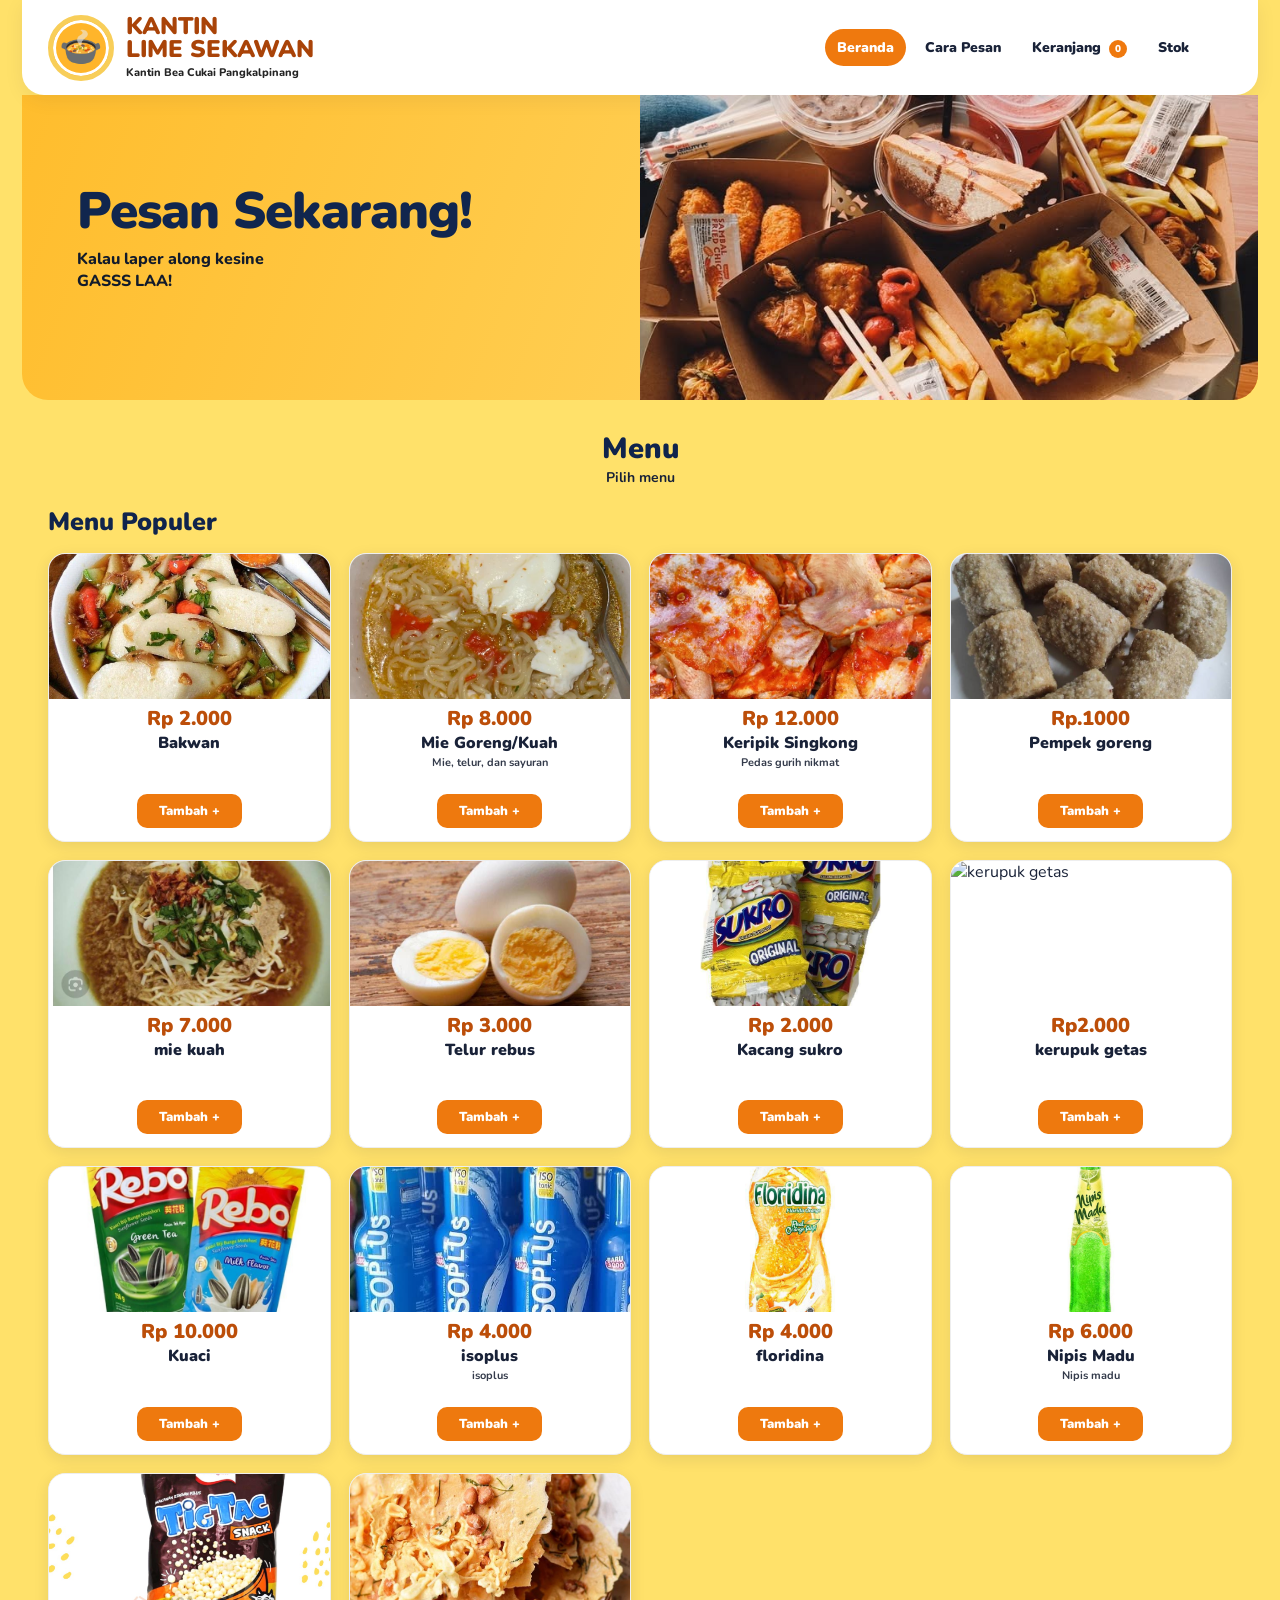
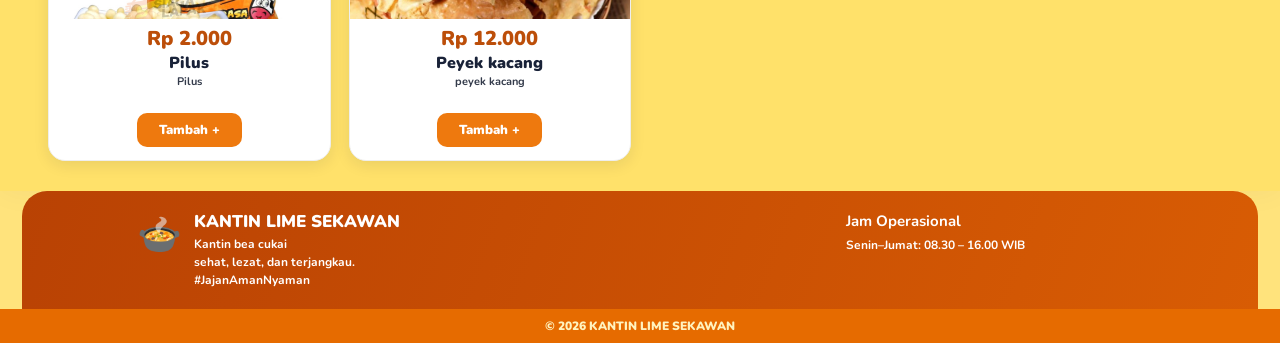
==== commit a4aef399: "Update index.html" ====
--- a/index.html
+++ b/index.html
@@ -1 +1 @@
- <!DOCTYPE html><html lang="id"><head><meta charset="UTF-8"><meta name="viewport" content="width=device-width, initial-scale=1.0"><meta name="theme-color" content="#ef790e"><title>Beranda | Kantin Lime Sekawan</title><link rel="icon" type="image/svg+xml" href="data:image/svg+xml,%3Csvg xmlns='http://www.w3.org/2000/svg' viewBox='0 0 100 100'%3E%3Ctext y='.9em' font-size='90'%3E%F0%9F%8D%B2%3C/text%3E%3C/svg%3E"><link rel="stylesheet" href="style.css"></head><body><div class="page"><header class="topbar"><a class="brand" href="index.html"><div class="logo">🍲</div><div><h1>KANTIN<br>LIME SEKAWAN</h1><p>Kantin  Bea Cukai Pangkalpinang</p></div></a><nav class="nav" aria-label="Navigasi utama"><a href="index.html" class="active">Beranda</a><a href="cara-pesan.html">Cara Pesan</a><a href="keranjang.html">Keranjang <span class="cart-count" id="cartCount">0</span></a><a href="Stokbarang.html">Stok</a><a href=""></a></nav></header><section class="hero" id="beranda"><div class="hero-copy"><h2><br>Pesan Sekarang!</h2><p>Kalau laper along kesine<br>GASSS LAA!</p><div class=""></a></div><div class=""></div></div><div class="hero-photo"><img src="awalan.jpeg" alt="Aneka hidangan lezat"></div></section><main><div class="section-title"><h2> Menu</h2><p>Pilih menu </p></div><div class="menu-heading"><h2>Menu Populer</h2><a href="menu.html"> </a></div><div class="products"><article class="product" data-id="n" data-category="nasi" data-name="Bakwan" data-description="nasi, ayam kremes, sambal, lalapan"><div class="food-img"><img src="bakwan.jpeg" alt="" ></div><div class="product-body"><div class="price">Rp 2.000</div><h3>Bakwan</h3><div class="description"></div><div class="rating"></div><button class="add" type="button" data-id="Bakwan" data-name="Bakwan" data-price="2000">Tambah +</button></div></article><article class="product" data-id="mie-Goreng/Kuah" data-category="mie" data-name="mie goreng/Kuah " data-description="mie, telur, dan sayuran"><div class="food-img"><img src="mie.jpeg" alt="Mie Goreng/Kuah" ></div><div class="product-body"><div class="price">Rp 8.000</div><h3>Mie Goreng/Kuah</h3><div class="description">Mie, telur, dan sayuran</div><div class="rating"></div><button class="add" type="button" data-id="mie-goreng/Kuah" data-name="Mie Goreng/Kuah" data-price="8000">Tambah +</button></div></article><article class="product" data-id="Keripiksingkong" data-category="Keripik singkong" data-name="Keripik singkong" data-description="pedas guriih"><div class="food-img"><img src="keripik.jpeg" alt="Kripik Singkong" ></div><div class="product-body"><div class="price">Rp 12.000</div><h3>Keripik Singkong</h3><div class="description">Pedas gurih nikmat</div><div class="rating"></div><button class="add" type="button" data-id="Kripik" data-name="Keripik singkong" data-price="12000">Tambah +</button></div></article><article class="product" data-id="pempek" data-category="snack" data-name="Pempek" data-description=""><div class="food-img"><img src="Pempek.jpeg" alt="Pempek" ></div><div class="product-body"><div class="price">Rp.1000</div><h3>Pempek goreng</h3><div class="description"></div><div class="rating"></div><button class="add" type="button" data-id="pempek" data-name="soldout" data-price="1000">Tambah +</button></div></article><article class="product" data-id="miekuah" data-category="miekuah" data-name="miekuah" data-description="pedas guriih"><div class="food-img"><img src="miekuah.jpeg" alt="miekuah" ></div><div class="product-body"><div class="price">Rp 7.000</div><h3>mie kuah</h3><div class="description"></div><div class="rating"></div><button class="add" type="button" data-id="mie" data-name="miekuah" data-price="7000">Tambah +</button></div></article><article class="product" data-id="telur rebus" data-category="telur rebus" data-name="telur rebus" data-description="telur rebus"><div class="food-img"><img src="telur rebus.jpeg" alt="telur rebus" ></div><div class="product-body"><div class="price">Rp 3.000</div><h3>Telur rebus</h3><div class="description"></div><div class="rating"></div><button class="add" type="button" data-id="telur rebus" data-name="Telur Rebus" data-price="3000">Tambah +</button></div></article><article class="product" data-id="kacang sukro" data-category="kacang sukro" data-name="kacang sukro" data-description="kacang sukro"><div class="food-img"><img src="kacang sukro.jpeg" alt="kacang sukro" ></div><div class="product-body"><div class="price">Rp 2.000</div><h3>Kacang sukro</h3><div class="description"></div><div class="rating"></div><button class="add" type="button" data-id="kacang sukro" data-name="kacang sukro" data-price="2000">Tambah +</button></div></article><article class="product" data-id="Kuaci" data-category="Kuaci" data-name="Kuaci" data-description="Kuaci"><div class="food-img"><img src="kuaci.jpeg" alt="kuaci" ></div><div class="product-body"><div class="price">Rp 10.000</div><h3>Kuaci</h3><div class="description"></div><div class="rating"></div><button class="add" type="button" data-id="Kuaci" data-name="Kuaci" data-price="10000">Tambah +</button></div></article><article class="product" data-id="isoplus" data-category="paket snack" data-name="isoplus" data-description="isoplus"><div class="food-img"><img src="isoplus.jpeg" alt="isoplus" ></div><div class="product-body"><div class="price">Rp 4.000</div><h3>isoplus</h3><div class="description">isoplus</div><div class="rating"></div><button class="add" type="button" data-id="isoplus" data-name="isoplus" data-price="4000">Tambah +</button></div></article><article class="product" data-id="floridina" data-category="paket snack" data-name="floridina" data-description="floridina"><div class="food-img"><img src="floridina.jpeg" alt="isoplus" ></div><div class="product-body"><div class="price">Rp 4.000</div><h3>floridina</h3><div class="description"></div><div class="rating"></div><button class="add" type="button" data-id="floridina" data-name="floridina" data-price="4000">Tambah +</button></div></article><article class="product"data-id="nipis"data-category="paket snack"data-name="nipis madu"data-description="nipis madu"><div class="food-img"><img src="nipismadu.jpeg" alt="Nipis Madu"></div><div class="product-body"><div class="price">Rp 6.000</div><h3>Nipis Madu</h3><div class="description">Nipis madu</div><div class="rating"></div><button class="add" type="button"data-id="nipis"data-name="nipis madu"data-price="6000">Tambah +</button></div></article><article class="product"data-id="pilus"data-category="paket snack"data-name="pilus"data-description="pilus"><div class="food-img"><img src="pilus.jpeg" alt="Pilus"></div><div class="product-body"><div class="price">Rp 2.000</div><h3>Pilus</h3><div class="description">Pilus</div><div class="rating"></div><button class="add" type="button"data-id="pilus"data-name="pilus"data-price="2000">Tambah +</button></div></article><article class="product"data-id="peyekkacang"data-category="paket snack"data-name="peyek kacang"data-description="peyek kacang"><div class="food-img"><img src="peyek kacang.jpg" alt="peyek kacang"></div><div class="product-body"><div class="price">Rp 12.000</div><h3>Peyek kacang</h3><div class="description">peyek kacang</div><div class="rating"></div><button class="add" type="button"data-id="pilus"data-name="peyek kacang"data-price="12000">Tambah +</button></div></article></div></article></div></main><footer class="footer" id="bantuan"><div class="footer-brand"><div class="footer-logo">🍲</div><div><h3>KANTIN LIME SEKAWAN</h3><p>Kantin bea cukai<br>sehat, lezat, dan terjangkau.<br>#JajanAmanNyaman</p></div></div><div><h4></h4><p><a href=""></a><br><a href=""></a><br><a href=""></a></p></div><div><h4>Jam Operasional</h4><p>Senin–Jumat: 08.30 – 16.00 WIB<br></p></div></footer><div class="copyright">© 2026 KANTIN LIME SEKAWAN </div><div class="toast" id="toast" role="status"></div><div class="mie-modal" id="mieModal" hidden><div class="mie-overlay" data-close-mie></div><div class="mie-dialog" role="dialog" aria-modal="true" aria-labelledby="mieTitle"><button type="button" class="mie-close" data-close-mie aria-label="Tutup">&times;</button><div class="mie-top"><div class="mie-food-pictures"><div class="mie-food-card"><img src="mie goreng.jpeg" alt="Mie Goreng"><span>Mie Goreng</span></div><div class="mie-food-card"><img src="mie.jpeg" alt="Mie Kuah"><span>Mie Kuah</span></div></div><div><h2 id="mieTitle">Mie Goreng/Kuah</h2><div class="mie-price">Rp 8.000</div><p>Pilih tambahan sesuai selera kamu!</p></div></div><section class="mie-section"><h3><span>1</span> Pilih jenis mi?</h3><div class="mie-options"><label class="mie-option"><input type="radio" name="jenisMie" value="Goreng" checked><span>🍜 Mie Goreng</span></label><label class="mie-option"><input type="radio" name="jenisMie" value="Kuah"><span>🍲 Mie Kuah</span></label><label class="mie-option"><input type="radio" name="jenisMie" value="Kuah"><span>🍜 Mie rendang </span></label></div></section><section class="mie-section"><h3><span>2</span> Pakai telur?</h3><div class="mie-options"><label class="mie-option"><input type="radio" name="telurMie" value="Tanpa telur" checked><span>Tanpa telur</span></label><label class="mie-option"><input type="radio" name="telurMie" value="Pakai telur"><span>🍳 Pakai telur</span></label></div></section><section class="mie-section"><h3><span>3</span> Pakai selada?</h3><div class="mie-options"><label class="mie-option"><input type="radio" name="seladaMie" value="Tanpa selada" checked><span>Tanpa sayur</span></label><label class="mie-option"><input type="radio" name="seladaMie" value="Pakai sayur"><span>🥬 Pakai sayur</span></label></div></section><section class="mie-section"><h3><span>4</span> Level cabe rawit 🌶️</h3><div class="mie-levels"><label><input type="radio" name="levelMie" value="1"><span>1</span></label><label><input type="radio" name="levelMie" value="2"><span>2</span></label><label><input type="radio" name="levelMie" value="3" checked><span>3</span></label><label><input type="radio" name="levelMie" value="4"><span>4</span></label><label><input type="radio" name="levelMie" value="5"><span>5</span></label></div></section><div class="mie-summary" id="mieSummary">🍜 Mie Goreng · Tanpa telur · Tanpa selada · Cabe level 3</div><button type="button" class="mie-submit" id="mieSubmit"> 🛒 Tambahkan ke Keranjang</button></div></div><script src="script.js"></script></div></body></html>
+<!DOCTYPE html><html lang="id"><head><meta charset="UTF-8"><meta name="viewport" content="width=device-width, initial-scale=1.0"><meta name="theme-color" content="#ef790e"><title>Beranda | Kantin Lime Sekawan</title><link rel="icon" type="image/svg+xml" href="data:image/svg+xml,%3Csvg xmlns='http://www.w3.org/2000/svg' viewBox='0 0 100 100'%3E%3Ctext y='.9em' font-size='90'%3E%F0%9F%8D%B2%3C/text%3E%3C/svg%3E"><link rel="stylesheet" href="style.css"></head><body><div class="page"><header class="topbar"><a class="brand" href="index.html"><div class="logo">🍲</div><div><h1>KANTIN<br>LIME SEKAWAN</h1><p>Kantin  Bea Cukai Pangkalpinang</p></div></a><nav class="nav" aria-label="Navigasi utama"><a href="index.html" class="active">Beranda</a><a href="cara-pesan.html">Cara Pesan</a><a href="keranjang.html">Keranjang <span class="cart-count" id="cartCount">0</span></a><a href="Stokbarang.html">Stok</a><a href=""></a></nav></header><section class="hero" id="beranda"><div class="hero-copy"><h2><br>Pesan Sekarang!</h2><p>Kalau laper along kesine<br>GASSS LAA!</p><div class=""></a></div><div class=""></div></div><div class="hero-photo"><img src="awalan.jpeg" alt="Aneka hidangan lezat"></div></section><main><div class="section-title"><h2> Menu</h2><p>Pilih menu </p></div><div class="menu-heading"><h2>Menu Populer</h2><a href="menu.html"> </a></div><div class="products"><article class="product" data-id="n" data-category="nasi" data-name="Bakwan" data-description="nasi, ayam kremes, sambal, lalapan"><div class="food-img"><img src="bakwan.jpeg" alt="" ></div><div class="product-body"><div class="price">Rp 2.000</div><h3>Bakwan</h3><div class="description"></div><div class="rating"></div><button class="add" type="button" data-id="Bakwan" data-name="Bakwan" data-price="2000">Tambah +</button></div></article><article class="product" data-id="mie-Goreng/Kuah" data-category="mie" data-name="mie goreng/Kuah " data-description="mie, telur, dan sayuran"><div class="food-img"><img src="mie.jpeg" alt="Mie Goreng/Kuah" ></div><div class="product-body"><div class="price">Rp 8.000</div><h3>Mie Goreng/Kuah</h3><div class="description">Mie, telur, dan sayuran</div><div class="rating"></div><button class="add" type="button" data-id="mie-goreng/Kuah" data-name="Mie Goreng/Kuah" data-price="8000">Tambah +</button></div></article><article class="product" data-id="Keripiksingkong" data-category="Keripik singkong" data-name="Keripik singkong" data-description="pedas guriih"><div class="food-img"><img src="keripik.jpeg" alt="Kripik Singkong" ></div><div class="product-body"><div class="price">Rp 12.000</div><h3>Keripik Singkong</h3><div class="description">Pedas gurih nikmat</div><div class="rating"></div><button class="add" type="button" data-id="Kripik" data-name="Keripik singkong" data-price="12000">Tambah +</button></div></article><article class="product" data-id="pempek" data-category="snack" data-name="Pempek" data-description=""><div class="food-img"><img src="Pempek.jpeg" alt="Pempek" ></div><div class="product-body"><div class="price">Rp.1000</div><h3>Pempek goreng</h3><div class="description"></div><div class="rating"></div><button class="add" type="button" data-id="pempek" data-name="soldout" data-price="1000">Tambah +</button></div></article><article class="product" data-id="miekuah" data-category="miekuah" data-name="miekuah" data-description="pedas guriih"><div class="food-img"><img src="miekuah.jpeg" alt="miekuah" ></div><div class="product-body"><div class="price">Rp 7.000</div><h3>mie kuah</h3><div class="description"></div><div class="rating"></div><button class="add" type="button" data-id="mie" data-name="miekuah" data-price="7000">Tambah +</button></div></article><article class="product" data-id="telur rebus" data-category="telur rebus" data-name="telur rebus" data-description="telur rebus"><div class="food-img"><img src="telur rebus.jpeg" alt="telur rebus" ></div><div class="product-body"><div class="price">Rp 3.000</div><h3>Telur rebus</h3><div class="description"></div><div class="rating"></div><button class="add" type="button" data-id="telur rebus" data-name="Telur Rebus" data-price="3000">Tambah +</button></div></article><article class="product" data-id="kacang sukro" data-category="kacang sukro" data-name="kacang sukro" data-description="kacang sukro"><div class="food-img"><img src="kacang sukro.jpeg" alt="kacang sukro" ></div><div class="product-body"><div class="price">Rp 2.000</div><h3>Kacang sukro</h3><div class="description"></div><div class="rating"></div><button class="add" type="button" data-id="kacang sukro" data-name="kacang sukro" data-price="2000">Tambah +</button></div></article><article class="product" data-id="isoplus" data-category="paket snack" data-name="kerupuk getas" data-description="kerupuk getas"><div class="food-img"><img src="kerupuk getas.jpeg" alt="kerupuk getas" ></div><div class="product-body"><div class="price">Rp2.000</div><h3>kerupuk getas</h3><div class="description"></div><div class="rating"></div><button class="add" type="button" data-id=kerupukgetas" data-name="kerupukgetas" data-price="2000">Tambah +</button></div></article><article class="product" data-id="Kuaci" data-category="Kuaci" data-name="Kuaci" data-description="Kuaci"><div class="food-img"><img src="kuaci.jpeg" alt="kuaci" ></div><div class="product-body"><div class="price">Rp 10.000</div><h3>Kuaci</h3><div class="description"></div><div class="rating"></div><button class="add" type="button" data-id="Kuaci" data-name="Kuaci" data-price="10000">Tambah +</button></div></article><article class="product" data-id="isoplus" data-category="paket snack" data-name="isoplus" data-description="isoplus"><div class="food-img"><img src="isoplus.jpeg" alt="isoplus" ></div><div class="product-body"><div class="price">Rp 4.000</div><h3>isoplus</h3><div class="description">isoplus</div><div class="rating"></div><button class="add" type="button" data-id="isoplus" data-name="isoplus" data-price="4000">Tambah +</button></div></article><article class="product" data-id="floridina" data-category="paket snack" data-name="floridina" data-description="floridina"><div class="food-img"><img src="floridina.jpeg" alt="isoplus" ></div><div class="product-body"><div class="price">Rp 4.000</div><h3>floridina</h3><div class="description"></div><div class="rating"></div><button class="add" type="button" data-id="floridina" data-name="floridina" data-price="4000">Tambah +</button></div></article><article class="product"data-id="nipis"data-category="paket snack"data-name="nipis madu"data-description="nipis madu"><div class="food-img"><img src="nipismadu.jpeg" alt="Nipis Madu"></div><div class="product-body"><div class="price">Rp 6.000</div><h3>Nipis Madu</h3><div class="description">Nipis madu</div><div class="rating"></div><button class="add" type="button"data-id="nipis"data-name="nipis madu"data-price="6000">Tambah +</button></div></article><article class="product"data-id="pilus"data-category="paket snack"data-name="pilus"data-description="pilus"><div class="food-img"><img src="pilus.jpeg" alt="Pilus"></div><div class="product-body"><div class="price">Rp 2.000</div><h3>Pilus</h3><div class="description">Pilus</div><div class="rating"></div><button class="add" type="button"data-id="pilus"data-name="pilus"data-price="2000">Tambah +</button></div></article><article class="product"data-id="peyekkacang"data-category="paket snack"data-name="peyek kacang"data-description="peyek kacang"><div class="food-img"><img src="peyek kacang.jpg" alt="peyek kacang"></div><div class="product-body"><div class="price">Rp 12.000</div><h3>Peyek kacang</h3><div class="description">peyek kacang</div><div class="rating"></div><button class="add" type="button"data-id="pilus"data-name="peyek kacang"data-price="12000">Tambah +</button></div></article></div></article></div></main><footer class="footer" id="bantuan"><div class="footer-brand"><div class="footer-logo">🍲</div><div><h3>KANTIN LIME SEKAWAN</h3><p>Kantin bea cukai<br>sehat, lezat, dan terjangkau.<br>#JajanAmanNyaman</p></div></div><div><h4></h4><p><a href=""></a><br><a href=""></a><br><a href=""></a></p></div><div><h4>Jam Operasional</h4><p>Senin–Jumat: 08.30 – 16.00 WIB<br></p></div></footer><div class="copyright">© 2026 KANTIN LIME SEKAWAN </div><div class="toast" id="toast" role="status"></div><div class="mie-modal" id="mieModal" hidden><div class="mie-overlay" data-close-mie></div><div class="mie-dialog" role="dialog" aria-modal="true" aria-labelledby="mieTitle"><button type="button" class="mie-close" data-close-mie aria-label="Tutup">&times;</button><div class="mie-top"><div class="mie-food-pictures"><div class="mie-food-card"><img src="mie goreng.jpeg" alt="Mie Goreng"><span>Mie Goreng</span></div><div class="mie-food-card"><img src="mie.jpeg" alt="Mie Kuah"><span>Mie Kuah</span></div></div><div><h2 id="mieTitle">Mie Goreng/Kuah</h2><div class="mie-price">Rp 8.000</div><p>Pilih tambahan sesuai selera kamu!</p></div></div><section class="mie-section"><h3><span>1</span> Pilih jenis mi?</h3><div class="mie-options"><label class="mie-option"><input type="radio" name="jenisMie" value="Goreng" checked><span>🍜 Mie Goreng</span></label><label class="mie-option"><input type="radio" name="jenisMie" value="Kuah"><span>🍲 Mie Kuah</span></label><label class="mie-option"><input type="radio" name="jenisMie" value="Kuah"><span>🍜 Mie rendang </span></label></div></section><section class="mie-section"><h3><span>2</span> Pakai telur?</h3><div class="mie-options"><label class="mie-option"><input type="radio" name="telurMie" value="Tanpa telur" checked><span>Tanpa telur</span></label><label class="mie-option"><input type="radio" name="telurMie" value="Pakai telur"><span>🍳 Pakai telur</span></label></div></section><section class="mie-section"><h3><span>3</span> Pakai selada?</h3><div class="mie-options"><label class="mie-option"><input type="radio" name="seladaMie" value="Tanpa selada" checked><span>Tanpa sayur</span></label><label class="mie-option"><input type="radio" name="seladaMie" value="Pakai sayur"><span>🥬 Pakai sayur</span></label></div></section><section class="mie-section"><h3><span>4</span> Level cabe rawit 🌶️</h3><div class="mie-levels"><label><input type="radio" name="levelMie" value="1"><span>1</span></label><label><input type="radio" name="levelMie" value="2"><span>2</span></label><label><input type="radio" name="levelMie" value="3" checked><span>3</span></label><label><input type="radio" name="levelMie" value="4"><span>4</span></label><label><input type="radio" name="levelMie" value="5"><span>5</span></label></div></section><div class="mie-summary" id="mieSummary">🍜 Mie Goreng · Tanpa telur · Tanpa selada · Cabe level 3</div><button type="button" class="mie-submit" id="mieSubmit"> 🛒 Tambahkan ke Keranjang</button></div></div><script src="script.js"></script></div></body></html>
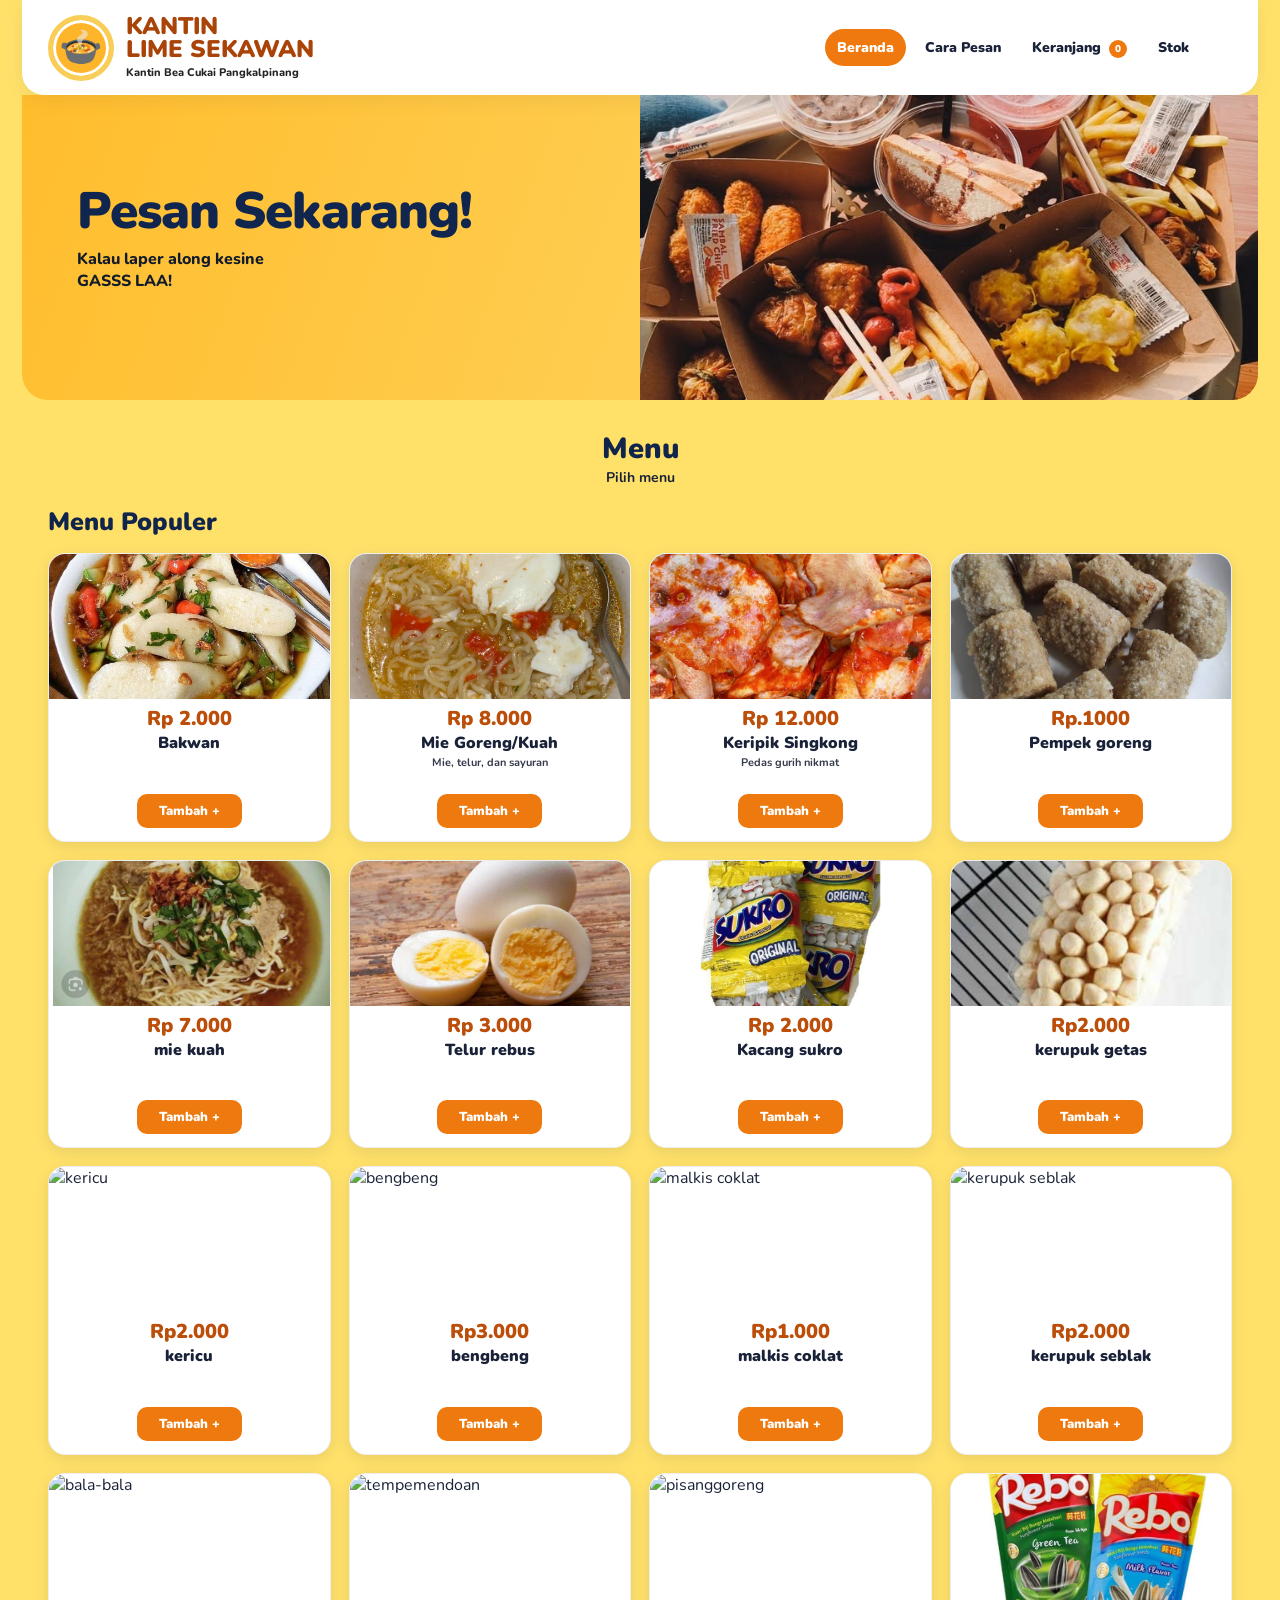
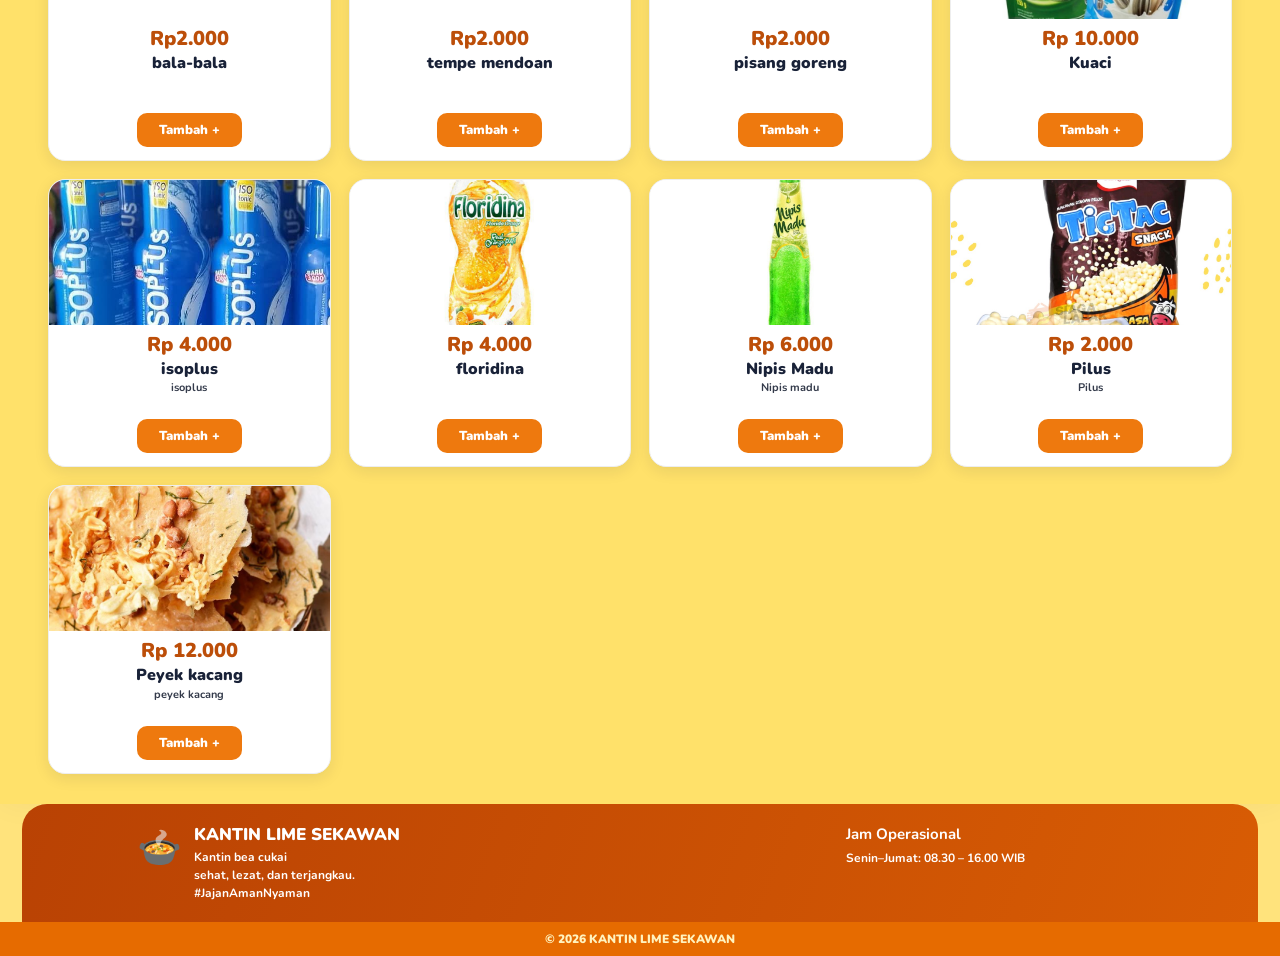
==== commit b9797683: "Update index.html" ====
--- a/index.html
+++ b/index.html
@@ -1 +1 @@
-<!DOCTYPE html><html lang="id"><head><meta charset="UTF-8"><meta name="viewport" content="width=device-width, initial-scale=1.0"><meta name="theme-color" content="#ef790e"><title>Beranda | Kantin Lime Sekawan</title><link rel="icon" type="image/svg+xml" href="data:image/svg+xml,%3Csvg xmlns='http://www.w3.org/2000/svg' viewBox='0 0 100 100'%3E%3Ctext y='.9em' font-size='90'%3E%F0%9F%8D%B2%3C/text%3E%3C/svg%3E"><link rel="stylesheet" href="style.css"></head><body><div class="page"><header class="topbar"><a class="brand" href="index.html"><div class="logo">🍲</div><div><h1>KANTIN<br>LIME SEKAWAN</h1><p>Kantin  Bea Cukai Pangkalpinang</p></div></a><nav class="nav" aria-label="Navigasi utama"><a href="index.html" class="active">Beranda</a><a href="cara-pesan.html">Cara Pesan</a><a href="keranjang.html">Keranjang <span class="cart-count" id="cartCount">0</span></a><a href="Stokbarang.html">Stok</a><a href=""></a></nav></header><section class="hero" id="beranda"><div class="hero-copy"><h2><br>Pesan Sekarang!</h2><p>Kalau laper along kesine<br>GASSS LAA!</p><div class=""></a></div><div class=""></div></div><div class="hero-photo"><img src="awalan.jpeg" alt="Aneka hidangan lezat"></div></section><main><div class="section-title"><h2> Menu</h2><p>Pilih menu </p></div><div class="menu-heading"><h2>Menu Populer</h2><a href="menu.html"> </a></div><div class="products"><article class="product" data-id="n" data-category="nasi" data-name="Bakwan" data-description="nasi, ayam kremes, sambal, lalapan"><div class="food-img"><img src="bakwan.jpeg" alt="" ></div><div class="product-body"><div class="price">Rp 2.000</div><h3>Bakwan</h3><div class="description"></div><div class="rating"></div><button class="add" type="button" data-id="Bakwan" data-name="Bakwan" data-price="2000">Tambah +</button></div></article><article class="product" data-id="mie-Goreng/Kuah" data-category="mie" data-name="mie goreng/Kuah " data-description="mie, telur, dan sayuran"><div class="food-img"><img src="mie.jpeg" alt="Mie Goreng/Kuah" ></div><div class="product-body"><div class="price">Rp 8.000</div><h3>Mie Goreng/Kuah</h3><div class="description">Mie, telur, dan sayuran</div><div class="rating"></div><button class="add" type="button" data-id="mie-goreng/Kuah" data-name="Mie Goreng/Kuah" data-price="8000">Tambah +</button></div></article><article class="product" data-id="Keripiksingkong" data-category="Keripik singkong" data-name="Keripik singkong" data-description="pedas guriih"><div class="food-img"><img src="keripik.jpeg" alt="Kripik Singkong" ></div><div class="product-body"><div class="price">Rp 12.000</div><h3>Keripik Singkong</h3><div class="description">Pedas gurih nikmat</div><div class="rating"></div><button class="add" type="button" data-id="Kripik" data-name="Keripik singkong" data-price="12000">Tambah +</button></div></article><article class="product" data-id="pempek" data-category="snack" data-name="Pempek" data-description=""><div class="food-img"><img src="Pempek.jpeg" alt="Pempek" ></div><div class="product-body"><div class="price">Rp.1000</div><h3>Pempek goreng</h3><div class="description"></div><div class="rating"></div><button class="add" type="button" data-id="pempek" data-name="soldout" data-price="1000">Tambah +</button></div></article><article class="product" data-id="miekuah" data-category="miekuah" data-name="miekuah" data-description="pedas guriih"><div class="food-img"><img src="miekuah.jpeg" alt="miekuah" ></div><div class="product-body"><div class="price">Rp 7.000</div><h3>mie kuah</h3><div class="description"></div><div class="rating"></div><button class="add" type="button" data-id="mie" data-name="miekuah" data-price="7000">Tambah +</button></div></article><article class="product" data-id="telur rebus" data-category="telur rebus" data-name="telur rebus" data-description="telur rebus"><div class="food-img"><img src="telur rebus.jpeg" alt="telur rebus" ></div><div class="product-body"><div class="price">Rp 3.000</div><h3>Telur rebus</h3><div class="description"></div><div class="rating"></div><button class="add" type="button" data-id="telur rebus" data-name="Telur Rebus" data-price="3000">Tambah +</button></div></article><article class="product" data-id="kacang sukro" data-category="kacang sukro" data-name="kacang sukro" data-description="kacang sukro"><div class="food-img"><img src="kacang sukro.jpeg" alt="kacang sukro" ></div><div class="product-body"><div class="price">Rp 2.000</div><h3>Kacang sukro</h3><div class="description"></div><div class="rating"></div><button class="add" type="button" data-id="kacang sukro" data-name="kacang sukro" data-price="2000">Tambah +</button></div></article><article class="product" data-id="isoplus" data-category="paket snack" data-name="kerupuk getas" data-description="kerupuk getas"><div class="food-img"><img src="kerupuk getas.jpeg" alt="kerupuk getas" ></div><div class="product-body"><div class="price">Rp2.000</div><h3>kerupuk getas</h3><div class="description"></div><div class="rating"></div><button class="add" type="button" data-id=kerupukgetas" data-name="kerupukgetas" data-price="2000">Tambah +</button></div></article><article class="product" data-id="Kuaci" data-category="Kuaci" data-name="Kuaci" data-description="Kuaci"><div class="food-img"><img src="kuaci.jpeg" alt="kuaci" ></div><div class="product-body"><div class="price">Rp 10.000</div><h3>Kuaci</h3><div class="description"></div><div class="rating"></div><button class="add" type="button" data-id="Kuaci" data-name="Kuaci" data-price="10000">Tambah +</button></div></article><article class="product" data-id="isoplus" data-category="paket snack" data-name="isoplus" data-description="isoplus"><div class="food-img"><img src="isoplus.jpeg" alt="isoplus" ></div><div class="product-body"><div class="price">Rp 4.000</div><h3>isoplus</h3><div class="description">isoplus</div><div class="rating"></div><button class="add" type="button" data-id="isoplus" data-name="isoplus" data-price="4000">Tambah +</button></div></article><article class="product" data-id="floridina" data-category="paket snack" data-name="floridina" data-description="floridina"><div class="food-img"><img src="floridina.jpeg" alt="isoplus" ></div><div class="product-body"><div class="price">Rp 4.000</div><h3>floridina</h3><div class="description"></div><div class="rating"></div><button class="add" type="button" data-id="floridina" data-name="floridina" data-price="4000">Tambah +</button></div></article><article class="product"data-id="nipis"data-category="paket snack"data-name="nipis madu"data-description="nipis madu"><div class="food-img"><img src="nipismadu.jpeg" alt="Nipis Madu"></div><div class="product-body"><div class="price">Rp 6.000</div><h3>Nipis Madu</h3><div class="description">Nipis madu</div><div class="rating"></div><button class="add" type="button"data-id="nipis"data-name="nipis madu"data-price="6000">Tambah +</button></div></article><article class="product"data-id="pilus"data-category="paket snack"data-name="pilus"data-description="pilus"><div class="food-img"><img src="pilus.jpeg" alt="Pilus"></div><div class="product-body"><div class="price">Rp 2.000</div><h3>Pilus</h3><div class="description">Pilus</div><div class="rating"></div><button class="add" type="button"data-id="pilus"data-name="pilus"data-price="2000">Tambah +</button></div></article><article class="product"data-id="peyekkacang"data-category="paket snack"data-name="peyek kacang"data-description="peyek kacang"><div class="food-img"><img src="peyek kacang.jpg" alt="peyek kacang"></div><div class="product-body"><div class="price">Rp 12.000</div><h3>Peyek kacang</h3><div class="description">peyek kacang</div><div class="rating"></div><button class="add" type="button"data-id="pilus"data-name="peyek kacang"data-price="12000">Tambah +</button></div></article></div></article></div></main><footer class="footer" id="bantuan"><div class="footer-brand"><div class="footer-logo">🍲</div><div><h3>KANTIN LIME SEKAWAN</h3><p>Kantin bea cukai<br>sehat, lezat, dan terjangkau.<br>#JajanAmanNyaman</p></div></div><div><h4></h4><p><a href=""></a><br><a href=""></a><br><a href=""></a></p></div><div><h4>Jam Operasional</h4><p>Senin–Jumat: 08.30 – 16.00 WIB<br></p></div></footer><div class="copyright">© 2026 KANTIN LIME SEKAWAN </div><div class="toast" id="toast" role="status"></div><div class="mie-modal" id="mieModal" hidden><div class="mie-overlay" data-close-mie></div><div class="mie-dialog" role="dialog" aria-modal="true" aria-labelledby="mieTitle"><button type="button" class="mie-close" data-close-mie aria-label="Tutup">&times;</button><div class="mie-top"><div class="mie-food-pictures"><div class="mie-food-card"><img src="mie goreng.jpeg" alt="Mie Goreng"><span>Mie Goreng</span></div><div class="mie-food-card"><img src="mie.jpeg" alt="Mie Kuah"><span>Mie Kuah</span></div></div><div><h2 id="mieTitle">Mie Goreng/Kuah</h2><div class="mie-price">Rp 8.000</div><p>Pilih tambahan sesuai selera kamu!</p></div></div><section class="mie-section"><h3><span>1</span> Pilih jenis mi?</h3><div class="mie-options"><label class="mie-option"><input type="radio" name="jenisMie" value="Goreng" checked><span>🍜 Mie Goreng</span></label><label class="mie-option"><input type="radio" name="jenisMie" value="Kuah"><span>🍲 Mie Kuah</span></label><label class="mie-option"><input type="radio" name="jenisMie" value="Kuah"><span>🍜 Mie rendang </span></label></div></section><section class="mie-section"><h3><span>2</span> Pakai telur?</h3><div class="mie-options"><label class="mie-option"><input type="radio" name="telurMie" value="Tanpa telur" checked><span>Tanpa telur</span></label><label class="mie-option"><input type="radio" name="telurMie" value="Pakai telur"><span>🍳 Pakai telur</span></label></div></section><section class="mie-section"><h3><span>3</span> Pakai selada?</h3><div class="mie-options"><label class="mie-option"><input type="radio" name="seladaMie" value="Tanpa selada" checked><span>Tanpa sayur</span></label><label class="mie-option"><input type="radio" name="seladaMie" value="Pakai sayur"><span>🥬 Pakai sayur</span></label></div></section><section class="mie-section"><h3><span>4</span> Level cabe rawit 🌶️</h3><div class="mie-levels"><label><input type="radio" name="levelMie" value="1"><span>1</span></label><label><input type="radio" name="levelMie" value="2"><span>2</span></label><label><input type="radio" name="levelMie" value="3" checked><span>3</span></label><label><input type="radio" name="levelMie" value="4"><span>4</span></label><label><input type="radio" name="levelMie" value="5"><span>5</span></label></div></section><div class="mie-summary" id="mieSummary">🍜 Mie Goreng · Tanpa telur · Tanpa selada · Cabe level 3</div><button type="button" class="mie-submit" id="mieSubmit"> 🛒 Tambahkan ke Keranjang</button></div></div><script src="script.js"></script></div></body></html>
+<!DOCTYPE html><html lang="id"><head><meta charset="UTF-8"><meta name="viewport" content="width=device-width, initial-scale=1.0"><meta name="theme-color" content="#ef790e"><title>Beranda | Kantin Lime Sekawan</title><link rel="icon" type="image/svg+xml" href="data:image/svg+xml,%3Csvg xmlns='http://www.w3.org/2000/svg' viewBox='0 0 100 100'%3E%3Ctext y='.9em' font-size='90'%3E%F0%9F%8D%B2%3C/text%3E%3C/svg%3E"><link rel="stylesheet" href="style.css"></head><body><div class="page"><header class="topbar"><a class="brand" href="index.html"><div class="logo">🍲</div><div><h1>KANTIN<br>LIME SEKAWAN</h1><p>Kantin  Bea Cukai Pangkalpinang</p></div></a><nav class="nav" aria-label="Navigasi utama"><a href="index.html" class="active">Beranda</a><a href="cara-pesan.html">Cara Pesan</a><a href="keranjang.html">Keranjang <span class="cart-count" id="cartCount">0</span></a><a href="Stokbarang.html">Stok</a><a href=""></a></nav></header><section class="hero" id="beranda"><div class="hero-copy"><h2><br>Pesan Sekarang!</h2><p>Kalau laper along kesine<br>GASSS LAA!</p><div class=""></a></div><div class=""></div></div><div class="hero-photo"><img src="awalan.jpeg" alt="Aneka hidangan lezat"></div></section><main><div class="section-title"><h2> Menu</h2><p>Pilih menu </p></div><div class="menu-heading"><h2>Menu Populer</h2><a href="menu.html"> </a></div><div class="products"><article class="product" data-id="n" data-category="nasi" data-name="Bakwan" data-description="nasi, ayam kremes, sambal, lalapan"><div class="food-img"><img src="bakwan.jpeg" alt="" ></div><div class="product-body"><div class="price">Rp 2.000</div><h3>Bakwan</h3><div class="description"></div><div class="rating"></div><button class="add" type="button" data-id="Bakwan" data-name="Bakwan" data-price="2000">Tambah +</button></div></article><article class="product" data-id="mie-Goreng/Kuah" data-category="mie" data-name="mie goreng/Kuah " data-description="mie, telur, dan sayuran"><div class="food-img"><img src="mie.jpeg" alt="Mie Goreng/Kuah" ></div><div class="product-body"><div class="price">Rp 8.000</div><h3>Mie Goreng/Kuah</h3><div class="description">Mie, telur, dan sayuran</div><div class="rating"></div><button class="add" type="button" data-id="mie-goreng/Kuah" data-name="Mie Goreng/Kuah" data-price="8000">Tambah +</button></div></article><article class="product" data-id="Keripiksingkong" data-category="Keripik singkong" data-name="Keripik singkong" data-description="pedas guriih"><div class="food-img"><img src="keripik.jpeg" alt="Kripik Singkong" ></div><div class="product-body"><div class="price">Rp 12.000</div><h3>Keripik Singkong</h3><div class="description">Pedas gurih nikmat</div><div class="rating"></div><button class="add" type="button" data-id="Kripik" data-name="Keripik singkong" data-price="12000">Tambah +</button></div></article><article class="product" data-id="pempek" data-category="snack" data-name="Pempek" data-description=""><div class="food-img"><img src="Pempek.jpeg" alt="Pempek" ></div><div class="product-body"><div class="price">Rp.1000</div><h3>Pempek goreng</h3><div class="description"></div><div class="rating"></div><button class="add" type="button" data-id="pempek" data-name="soldout" data-price="1000">Tambah +</button></div></article><article class="product" data-id="miekuah" data-category="miekuah" data-name="miekuah" data-description="pedas guriih"><div class="food-img"><img src="miekuah.jpeg" alt="miekuah" ></div><div class="product-body"><div class="price">Rp 7.000</div><h3>mie kuah</h3><div class="description"></div><div class="rating"></div><button class="add" type="button" data-id="mie" data-name="miekuah" data-price="7000">Tambah +</button></div></article><article class="product" data-id="telur rebus" data-category="telur rebus" data-name="telur rebus" data-description="telur rebus"><div class="food-img"><img src="telur rebus.jpeg" alt="telur rebus" ></div><div class="product-body"><div class="price">Rp 3.000</div><h3>Telur rebus</h3><div class="description"></div><div class="rating"></div><button class="add" type="button" data-id="telur rebus" data-name="Telur Rebus" data-price="3000">Tambah +</button></div></article><article class="product" data-id="kacang sukro" data-category="kacang sukro" data-name="kacang sukro" data-description="kacang sukro"><div class="food-img"><img src="kacang sukro.jpeg" alt="kacang sukro" ></div><div class="product-body"><div class="price">Rp 2.000</div><h3>Kacang sukro</h3><div class="description"></div><div class="rating"></div><button class="add" type="button" data-id="kacang sukro" data-name="kacang sukro" data-price="2000">Tambah +</button></div></article><article class="product" data-id="isoplus" data-category="paket snack" data-name="kerupuk getas" data-description="kerupuk getas"><div class="food-img"><img src="kerupuk getas.jpeg" alt="kerupukgetas" ></div><div class="product-body"><div class="price">Rp2.000</div><h3>kerupuk getas</h3><div class="description"></div><div class="rating"></div><button class="add" type="button" data-id=kerupukgetas" data-name="kerupukgetas" data-price="2000">Tambah +</button></div></article><article class="product" data-id="isoplus" data-category="paket snack" data-name="kericu" data-description="kericu"><div class="food-img"><img src="kericu.jpeg" alt="kericu" ></div><div class="product-body"><div class="price">Rp2.000</div><h3>kericu</h3><div class="description"></div><div class="rating"></div><button class="add" type="button" data-id=kericu" data-name="kericu" data-price="2000">Tambah +</button></div></article><article class="product" data-id="isoplus" data-category="paket snack" data-name="bengbeng" data-description="bengbeng"><div class="food-img"><img src="bengbeng.jpeg" alt="bengbeng" ></div><div class="product-body"><div class="price">Rp3.000</div><h3>bengbeng</h3><div class="description"></div><div class="rating"></div><button class="add" type="button" data-id=bengbeng" data-name="bengbeng" data-price="3000">Tambah +</button></div></article><article class="product" data-id="isoplus" data-category="paket snack" data-name="malkis coklat" data-description="malkis coklat"><div class="food-img"><img src="malkiscoklat.jpeg" alt="malkis coklat" ></div><div class="product-body"><div class="price">Rp1.000</div><h3>malkis coklat</h3><div class="description"></div><div class="rating"></div><button class="add" type="button" data-id=malkiscoklat" data-name="malkiscoklat" data-price="1000">Tambah +</button></div></article><article class="product" data-id="isoplus" data-category="paket snack" data-name="kerupuk seblak" data-description="kerupuk seblak"><div class="food-img"><img src="kerupukseblak.jpeg" alt="kerupuk seblak" ></div><div class="product-body"><div class="price">Rp2.000</div><h3>kerupuk seblak</h3><div class="description"></div><div class="rating"></div><button class="add" type="button" data-id=kerupukseblak" data-name="kerupukseblak" data-price="2000">Tambah +</button></div></article><article class="product" data-id="isoplus" data-category="paket snack" data-name="bala-bala" data-description="bala-bala"><div class="food-img"><img src="balabala.jpeg" alt="bala-bala" ></div><div class="product-body"><div class="price">Rp2.000</div><h3>bala-bala</h3><div class="description"></div><div class="rating"></div><button class="add" type="button" data-id=bala-bala" data-name="bala-bala" data-price="2000">Tambah +</button></div></article><article class="product" data-id="isoplus" data-category="paket snack" data-name="tempe mendoan" data-description="tempemendoan"><div class="food-img"><img src="tempemendoan.jpeg" alt="tempemendoan" ></div><div class="product-body"><div class="price">Rp2.000</div><h3>tempe mendoan</h3><div class="description"></div><div class="rating"></div><button class="add" type="button" data-id=tempemendoan" data-name="tempemendoan" data-price="2000">Tambah +</button></div></article><article class="product" data-id="isoplus" data-category="paket snack" data-name="pisang goreng" data-description="pisang goreng"><div class="food-img"><img src="pisanggoreng.jpeg" alt="pisanggoreng" ></div><div class="product-body"><div class="price">Rp2.000</div><h3>pisang goreng</h3><div class="description"></div><div class="rating"></div><button class="add" type="button" data-id=pisanggoreng" data-name="pisanggoreng" data-price="2000">Tambah +</button></div></article><article class="product" data-id="Kuaci" data-category="Kuaci" data-name="Kuaci" data-description="Kuaci"><div class="food-img"><img src="kuaci.jpeg" alt="kuaci" ></div><div class="product-body"><div class="price">Rp 10.000</div><h3>Kuaci</h3><div class="description"></div><div class="rating"></div><button class="add" type="button" data-id="Kuaci" data-name="Kuaci" data-price="10000">Tambah +</button></div></article><article class="product" data-id="isoplus" data-category="paket snack" data-name="isoplus" data-description="isoplus"><div class="food-img"><img src="isoplus.jpeg" alt="isoplus" ></div><div class="product-body"><div class="price">Rp 4.000</div><h3>isoplus</h3><div class="description">isoplus</div><div class="rating"></div><button class="add" type="button" data-id="isoplus" data-name="isoplus" data-price="4000">Tambah +</button></div></article><article class="product" data-id="floridina" data-category="paket snack" data-name="floridina" data-description="floridina"><div class="food-img"><img src="floridina.jpeg" alt="isoplus" ></div><div class="product-body"><div class="price">Rp 4.000</div><h3>floridina</h3><div class="description"></div><div class="rating"></div><button class="add" type="button" data-id="floridina" data-name="floridina" data-price="4000">Tambah +</button></div></article><article class="product"data-id="nipis"data-category="paket snack"data-name="nipis madu"data-description="nipis madu"><div class="food-img"><img src="nipismadu.jpeg" alt="Nipis Madu"></div><div class="product-body"><div class="price">Rp 6.000</div><h3>Nipis Madu</h3><div class="description">Nipis madu</div><div class="rating"></div><button class="add" type="button"data-id="nipis"data-name="nipis madu"data-price="6000">Tambah +</button></div></article><article class="product"data-id="pilus"data-category="paket snack"data-name="pilus"data-description="pilus"><div class="food-img"><img src="pilus.jpeg" alt="Pilus"></div><div class="product-body"><div class="price">Rp 2.000</div><h3>Pilus</h3><div class="description">Pilus</div><div class="rating"></div><button class="add" type="button"data-id="pilus"data-name="pilus"data-price="2000">Tambah +</button></div></article><article class="product"data-id="peyekkacang"data-category="paket snack"data-name="peyek kacang"data-description="peyek kacang"><div class="food-img"><img src="peyek kacang.jpg" alt="peyek kacang"></div><div class="product-body"><div class="price">Rp 12.000</div><h3>Peyek kacang</h3><div class="description">peyek kacang</div><div class="rating"></div><button class="add" type="button"data-id="pilus"data-name="peyek kacang"data-price="12000">Tambah +</button></div></article></div></article></div></main><footer class="footer" id="bantuan"><div class="footer-brand"><div class="footer-logo">🍲</div><div><h3>KANTIN LIME SEKAWAN</h3><p>Kantin bea cukai<br>sehat, lezat, dan terjangkau.<br>#JajanAmanNyaman</p></div></div><div><h4></h4><p><a href=""></a><br><a href=""></a><br><a href=""></a></p></div><div><h4>Jam Operasional</h4><p>Senin–Jumat: 08.30 – 16.00 WIB<br></p></div></footer><div class="copyright">© 2026 KANTIN LIME SEKAWAN </div><div class="toast" id="toast" role="status"></div><div class="mie-modal" id="mieModal" hidden><div class="mie-overlay" data-close-mie></div><div class="mie-dialog" role="dialog" aria-modal="true" aria-labelledby="mieTitle"><button type="button" class="mie-close" data-close-mie aria-label="Tutup">&times;</button><div class="mie-top"><div class="mie-food-pictures"><div class="mie-food-card"><img src="mie goreng.jpeg" alt="Mie Goreng"><span>Mie Goreng</span></div><div class="mie-food-card"><img src="mie.jpeg" alt="Mie Kuah"><span>Mie Kuah</span></div></div><div><h2 id="mieTitle">Mie Goreng/Kuah</h2><div class="mie-price">Rp 8.000</div><p>Pilih tambahan sesuai selera kamu!</p></div></div><section class="mie-section"><h3><span>1</span> Pilih jenis mi?</h3><div class="mie-options"><label class="mie-option"><input type="radio" name="jenisMie" value="Goreng" checked><span>🍜 Mie Goreng</span></label><label class="mie-option"><input type="radio" name="jenisMie" value="Kuah"><span>🍲 Mie Kuah</span></label><label class="mie-option"><input type="radio" name="jenisMie" value="Kuah"><span>🍜 Mie rendang </span></label></div></section><section class="mie-section"><h3><span>2</span> Pakai telur?</h3><div class="mie-options"><label class="mie-option"><input type="radio" name="telurMie" value="Tanpa telur" checked><span>Tanpa telur</span></label><label class="mie-option"><input type="radio" name="telurMie" value="Pakai telur"><span>🍳 Pakai telur</span></label></div></section><section class="mie-section"><h3><span>3</span> Pakai selada?</h3><div class="mie-options"><label class="mie-option"><input type="radio" name="seladaMie" value="Tanpa selada" checked><span>Tanpa sayur</span></label><label class="mie-option"><input type="radio" name="seladaMie" value="Pakai sayur"><span>🥬 Pakai sayur</span></label></div></section><section class="mie-section"><h3><span>4</span> Level cabe rawit 🌶️</h3><div class="mie-levels"><label><input type="radio" name="levelMie" value="1"><span>1</span></label><label><input type="radio" name="levelMie" value="2"><span>2</span></label><label><input type="radio" name="levelMie" value="3" checked><span>3</span></label><label><input type="radio" name="levelMie" value="4"><span>4</span></label><label><input type="radio" name="levelMie" value="5"><span>5</span></label></div></section><div class="mie-summary" id="mieSummary">🍜 Mie Goreng · Tanpa telur · Tanpa selada · Cabe level 3</div><button type="button" class="mie-submit" id="mieSubmit"> 🛒 Tambahkan ke Keranjang</button></div></div><script src="script.js"></script></div></body></html>
